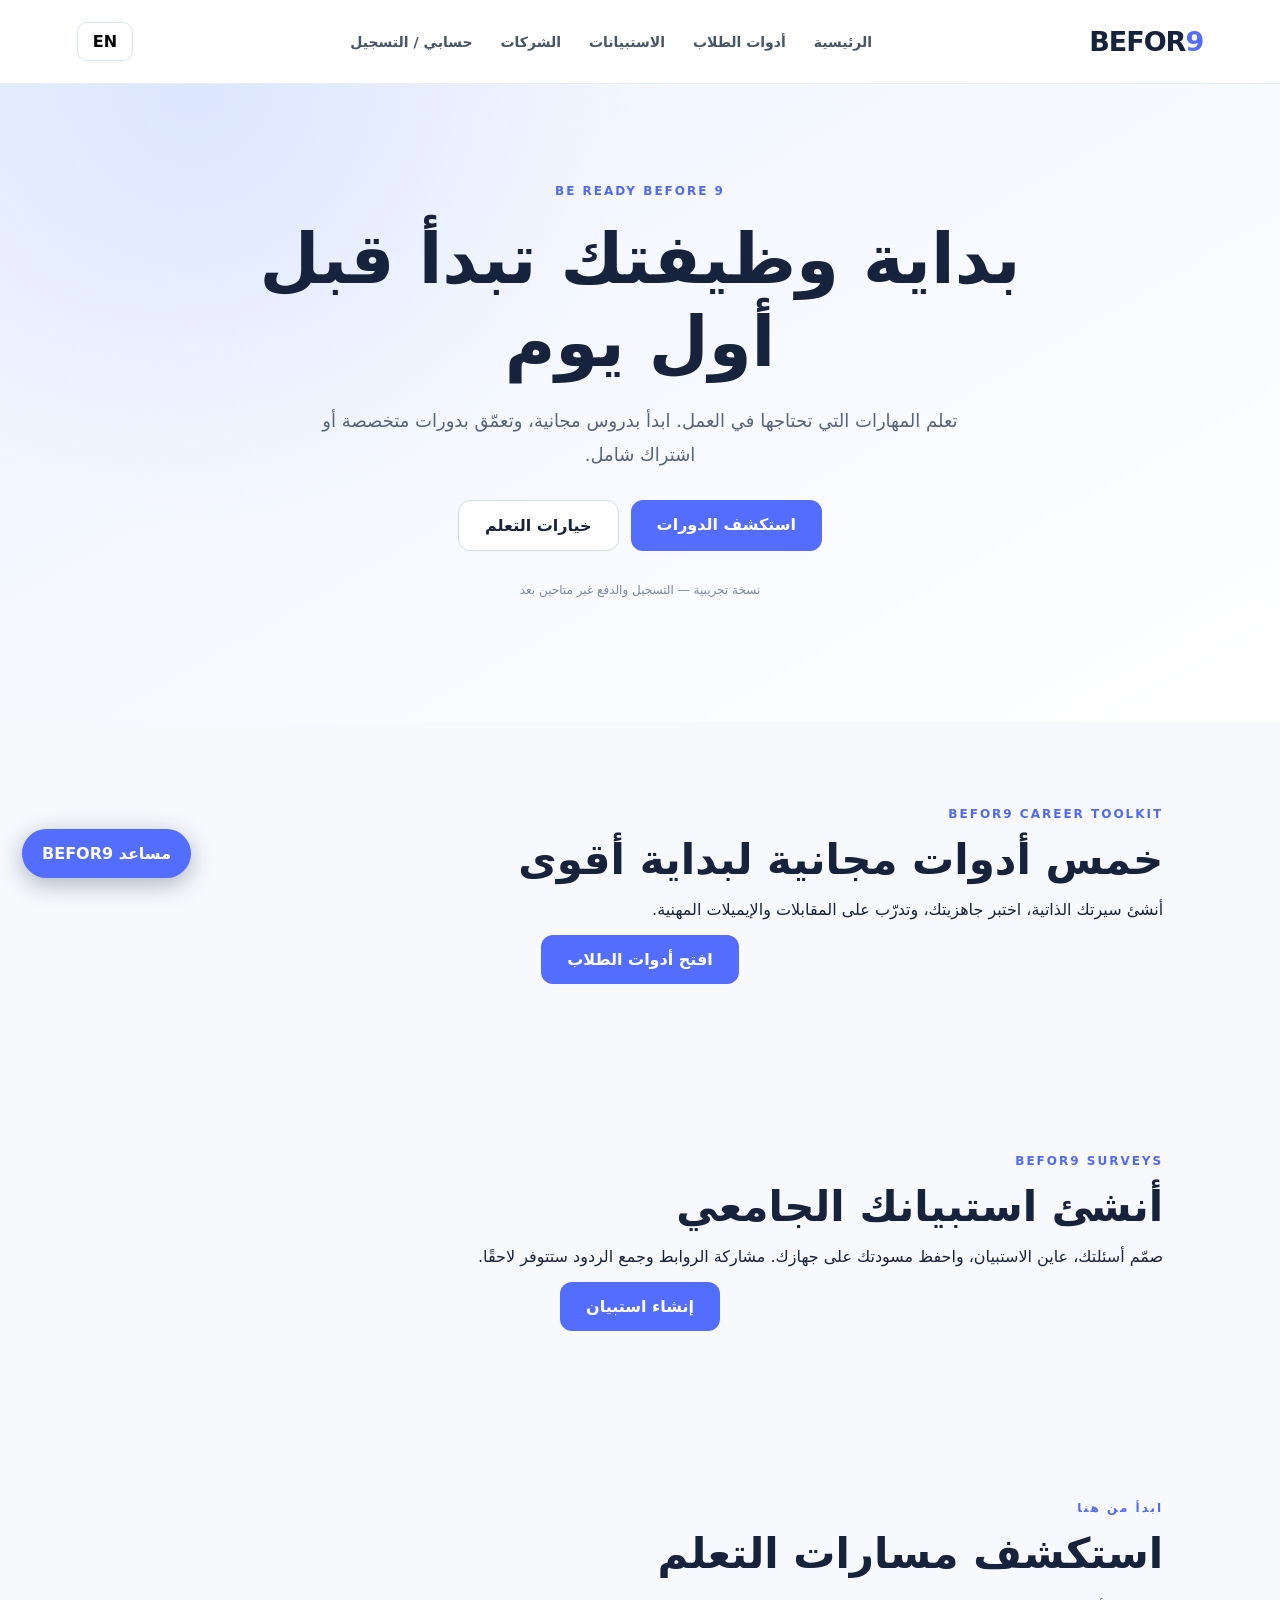
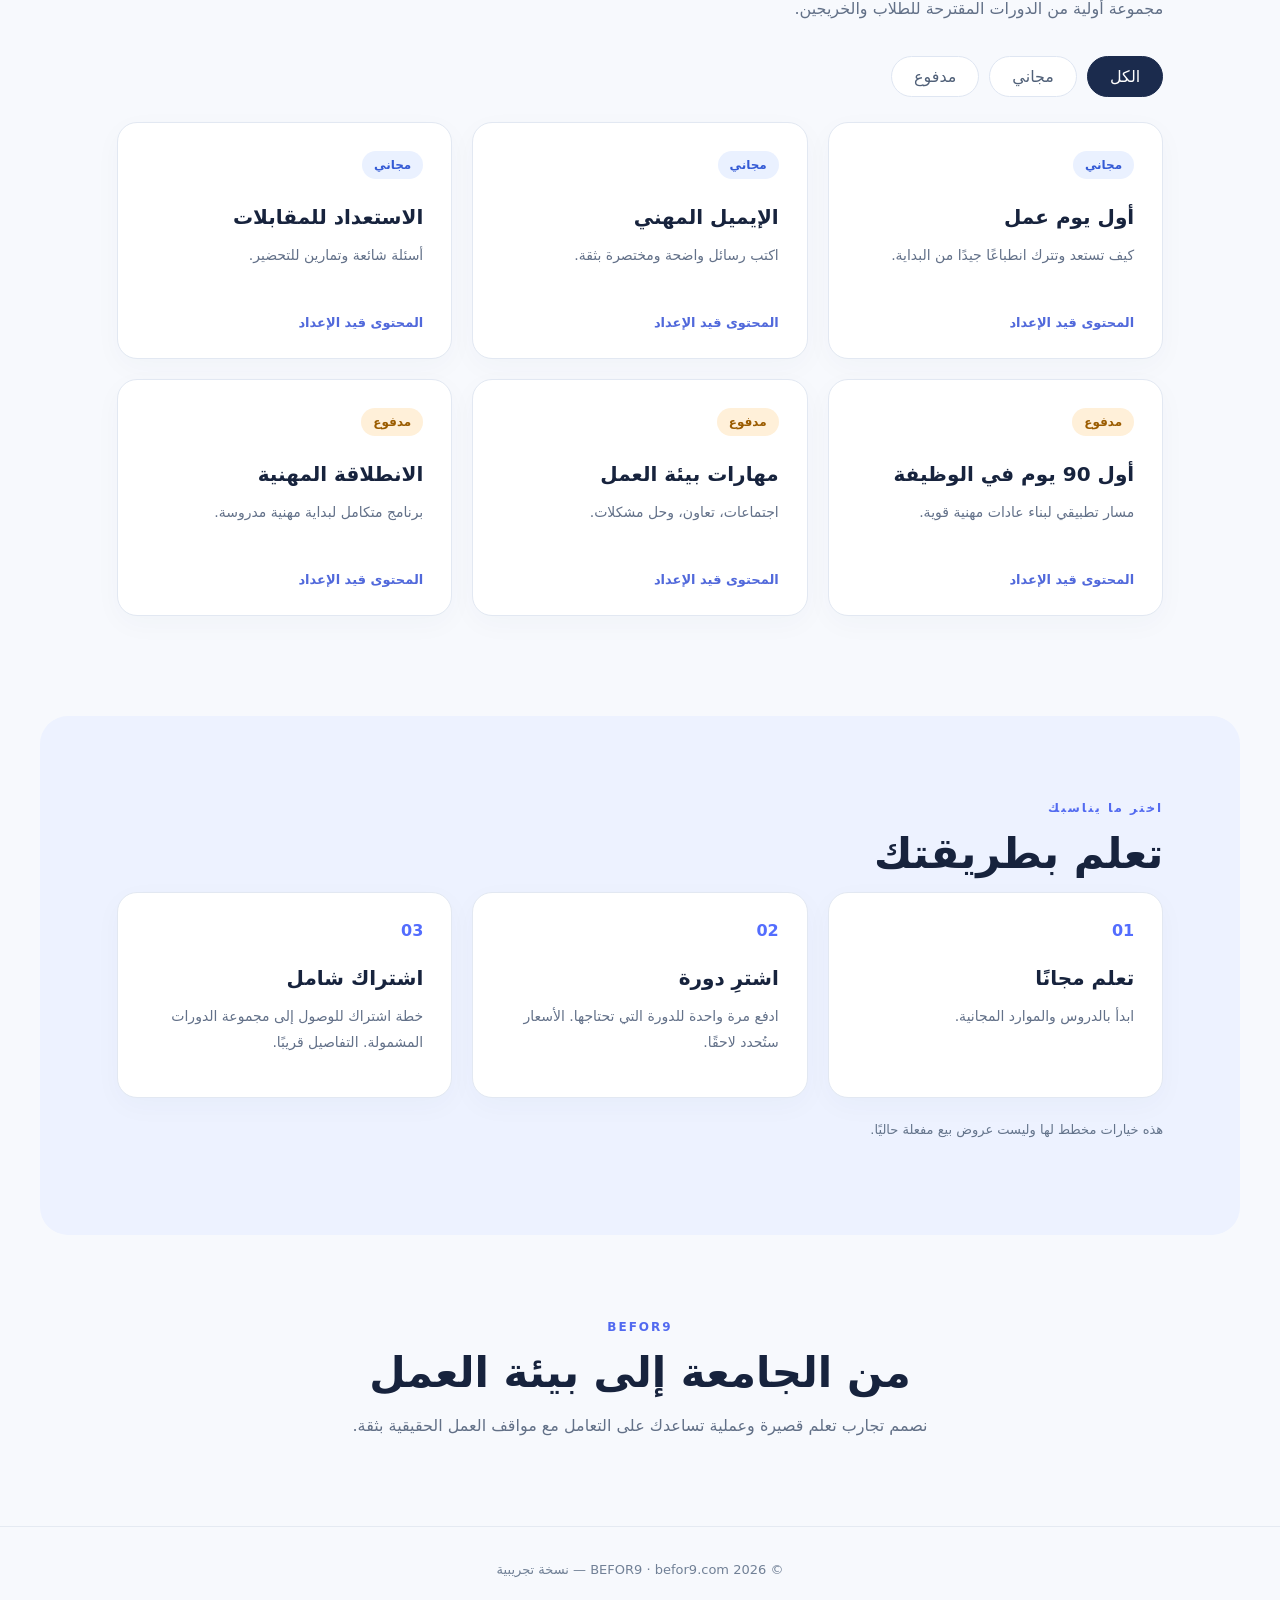
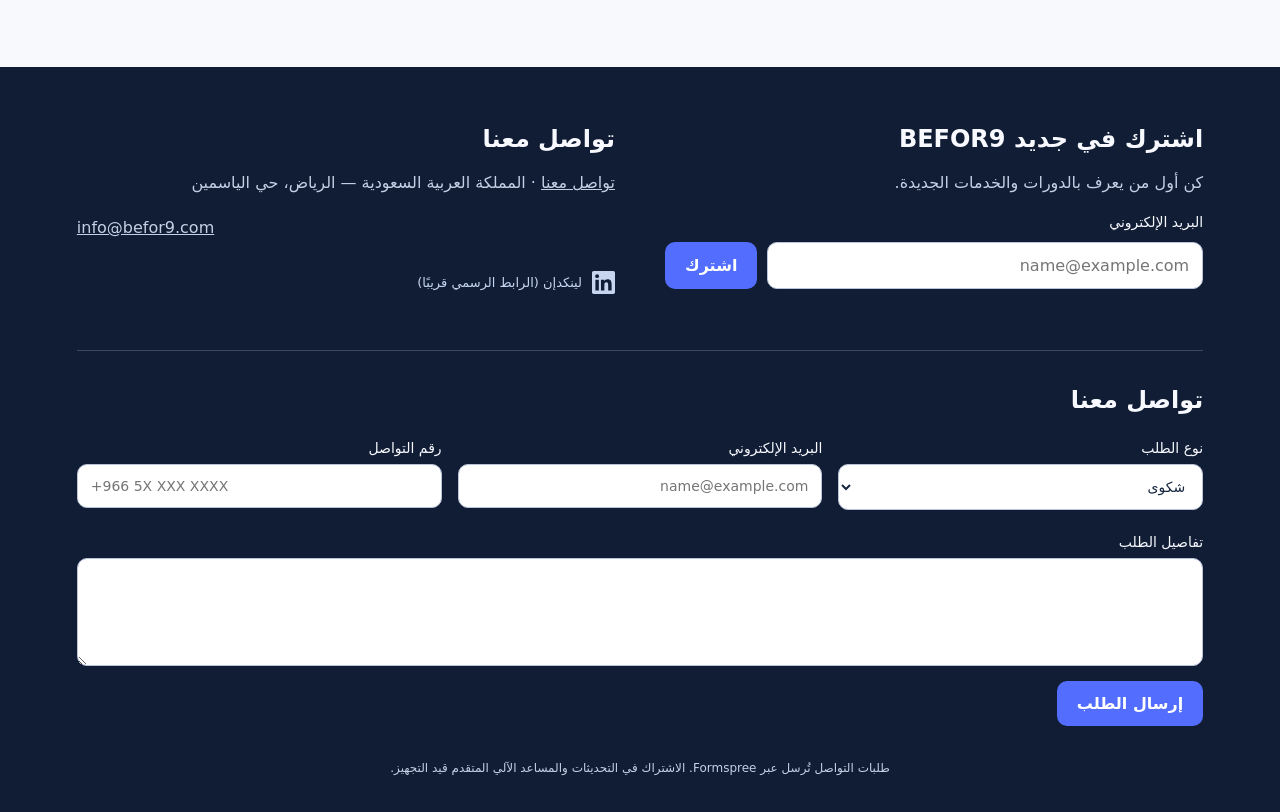
==== index.html @ dca7caa8 "Unify sitewide navigation for all BEFOR9 pages" ====
<!doctype html>
<html lang="ar" dir="rtl"><head><meta charset="utf-8"><meta name="viewport" content="width=device-width,initial-scale=1"><meta name="description" content="BEFOR9 — تعلّم مهارات العمل قبل أول يوم"><title>BEFOR9 — قبل أول يوم عمل</title><link rel="stylesheet" href="styles.css"></head><body>
<header class="site-header"><a class="brand" href="#home" aria-label="BEFOR9">BEFOR<span>9</span></a><nav aria-label="Main"><a href="index.html" data-ar="الرئيسية" data-en="Home">الرئيسية</a><a href="toolkit.html" data-ar="أدوات الطلاب" data-en="Student Tools">أدوات الطلاب</a><a href="surveys.html" data-ar="الاستبيانات" data-en="Surveys">الاستبيانات</a><a href="corporate.html" data-ar="الشركات" data-en="Business">الشركات</a><a href="accounts.html" data-ar="حسابي / التسجيل" data-en="Account / Sign Up">حسابي / التسجيل</a></nav><button class="lang" id="language" aria-label="Switch language">EN</button></header>
<main id="home"><section class="hero"><div class="eyebrow">BE READY BEFORE 9</div><h1 data-ar="بداية وظيفتك تبدأ قبل أول يوم" data-en="Your career starts before day one">بداية وظيفتك تبدأ قبل أول يوم</h1><p data-ar="تعلم المهارات التي تحتاجها في العمل. ابدأ بدروس مجانية، وتعمّق بدورات متخصصة أو اشتراك شامل." data-en="Learn practical workplace skills. Start free, then go further with individual courses or an all-access membership.">تعلم المهارات التي تحتاجها في العمل. ابدأ بدروس مجانية، وتعمّق بدورات متخصصة أو اشتراك شامل.</p><div class="hero-actions"><a class="primary" href="#courses" data-ar="استكشف الدورات" data-en="Explore courses">استكشف الدورات</a><a class="secondary" href="#membership" data-ar="خيارات التعلم" data-en="Learning options">خيارات التعلم</a></div><p class="note" data-ar="نسخة تجريبية — التسجيل والدفع غير متاحين بعد" data-en="Preview version — registration and payments are not available yet">نسخة تجريبية — التسجيل والدفع غير متاحين بعد</p></section>
<section class="section" id="student-tools"><div class="eyebrow">BEFOR9 CAREER TOOLKIT</div><h2 data-ar="خمس أدوات مجانية لبداية أقوى" data-en="Five free tools for a stronger start">خمس أدوات مجانية لبداية أقوى</h2><p data-ar="أنشئ سيرتك الذاتية، اختبر جاهزيتك، وتدرّب على المقابلات والإيميلات المهنية." data-en="Build your CV, assess your readiness, and practice interviews and professional emails.">أنشئ سيرتك الذاتية، اختبر جاهزيتك، وتدرّب على المقابلات والإيميلات المهنية.</p><div class="hero-actions"><a class="primary" href="toolkit.html" data-ar="افتح أدوات الطلاب" data-en="Open Student Toolkit">افتح أدوات الطلاب</a></div></section><section class="section" id="surveys-feature"><div class="eyebrow">BEFOR9 SURVEYS</div><h2 data-ar="أنشئ استبيانك الجامعي" data-en="Build Your University Survey">أنشئ استبيانك الجامعي</h2><p data-ar="صمّم أسئلتك، عاين الاستبيان، واحفظ مسودتك على جهازك. مشاركة الروابط وجمع الردود ستتوفر لاحقًا." data-en="Design questions, preview your survey and save a draft on your device. Live sharing and response collection are coming later.">صمّم أسئلتك، عاين الاستبيان، واحفظ مسودتك على جهازك. مشاركة الروابط وجمع الردود ستتوفر لاحقًا.</p><div class="hero-actions"><a class="primary" href="surveys.html" data-ar="إنشاء استبيان" data-en="Create Survey">إنشاء استبيان</a></div></section><section class="section" id="courses"><div class="section-head"><div><div class="eyebrow" data-ar="ابدأ من هنا" data-en="START HERE">ابدأ من هنا</div><h2 data-ar="استكشف مسارات التعلم" data-en="Explore learning paths">استكشف مسارات التعلم</h2><p data-ar="مجموعة أولية من الدورات المقترحة للطلاب والخريجين." data-en="An initial selection of proposed courses for students and graduates.">مجموعة أولية من الدورات المقترحة للطلاب والخريجين.</p></div></div><div class="filters" role="group" aria-label="Course filters"><button class="filter active" data-filter="all" data-ar="الكل" data-en="All">الكل</button><button class="filter" data-filter="free" data-ar="مجاني" data-en="Free">مجاني</button><button class="filter" data-filter="paid" data-ar="مدفوع" data-en="Paid">مدفوع</button></div><div class="course-grid" id="course-grid" aria-live="polite"></div></section>
<section class="section membership" id="membership"><div class="eyebrow" data-ar="اختر ما يناسبك" data-en="CHOOSE YOUR WAY">اختر ما يناسبك</div><h2 data-ar="تعلم بطريقتك" data-en="Learn your way">تعلم بطريقتك</h2><div class="plans"><article class="plan"><span class="plan-icon">01</span><h3 data-ar="تعلم مجانًا" data-en="Learn for free">تعلم مجانًا</h3><p data-ar="ابدأ بالدروس والموارد المجانية." data-en="Start with free lessons and resources.">ابدأ بالدروس والموارد المجانية.</p></article><article class="plan"><span class="plan-icon">02</span><h3 data-ar="اشترِ دورة" data-en="Buy a course">اشترِ دورة</h3><p data-ar="ادفع مرة واحدة للدورة التي تحتاجها. الأسعار ستُحدد لاحقًا." data-en="Pay once for the course you need. Pricing is coming later.">ادفع مرة واحدة للدورة التي تحتاجها. الأسعار ستُحدد لاحقًا.</p></article><article class="plan"><span class="plan-icon">03</span><h3 data-ar="اشتراك شامل" data-en="All-access membership">اشتراك شامل</h3><p data-ar="خطة اشتراك للوصول إلى مجموعة الدورات المشمولة. التفاصيل قريبًا." data-en="A subscription for access to included courses. Details coming soon.">خطة اشتراك للوصول إلى مجموعة الدورات المشمولة. التفاصيل قريبًا.</p></article></div><p class="notice" data-ar="هذه خيارات مخطط لها وليست عروض بيع مفعلة حاليًا." data-en="These are planned options, not active offers for sale.">هذه خيارات مخطط لها وليست عروض بيع مفعلة حاليًا.</p></section>
<section class="section about" id="about"><div class="eyebrow">BEFOR9</div><h2 data-ar="من الجامعة إلى بيئة العمل" data-en="From campus to workplace">من الجامعة إلى بيئة العمل</h2><p data-ar="نصمم تجارب تعلم قصيرة وعملية تساعدك على التعامل مع مواقف العمل الحقيقية بثقة." data-en="We design short, practical learning experiences to help you navigate real workplace situations with confidence.">نصمم تجارب تعلم قصيرة وعملية تساعدك على التعامل مع مواقف العمل الحقيقية بثقة.</p></section></main><footer>© 2026 BEFOR9 · befor9.com <span data-ar="— نسخة تجريبية" data-en="— Preview">— نسخة تجريبية</span></footer><script src="script.js"></script><script src="support.js?v=20261015-2"></script></body></html>
---- styles.css ----
:root{font-family:system-ui,-apple-system,"Segoe UI",sans-serif;color:#17233d;background:#f7f9fd}*{box-sizing:border-box}html{scroll-behavior:smooth}body{margin:0}a{color:inherit}button{font:inherit;cursor:pointer}.site-header{display:flex;align-items:center;justify-content:space-between;gap:22px;padding:22px max(6%,calc((100vw - 1200px)/2));background:#fff;border-bottom:1px solid #e8ecf5}.brand{text-decoration:none;font-size:27px;font-weight:900;letter-spacing:-1px}.brand span{color:#536dfe}nav{display:flex;gap:28px}nav a{text-decoration:none;color:#475569;font-size:14px;font-weight:600}.lang{background:#fff;border:1px solid #dce3f0;padding:9px 15px;border-radius:10px;font-weight:700}.hero{text-align:center;padding:100px 6% 92px;background:radial-gradient(circle at 15% 0%,#dce6ff 0,transparent 35%),linear-gradient(150deg,#eef3ff,#fff)}.eyebrow{font-size:12px;font-weight:900;letter-spacing:2px;color:#526af0}.hero h1{font-size:clamp(36px,5.4vw,70px);line-height:1.2;max-width:880px;margin:20px auto}.hero>p{max-width:670px;margin:0 auto 28px;line-height:1.9;font-size:18px;color:#56647c}.hero-actions{display:flex;justify-content:center;gap:12px;flex-wrap:wrap}.primary,.secondary{padding:15px 26px;border-radius:12px;text-decoration:none;font-weight:800}.primary{background:#536dfe;color:#fff}.secondary{border:1px solid #cfd9f0;background:#fff}.hero .note{font-size:12px;margin-top:28px;color:#7b879c}.section{max-width:1200px;margin:auto;padding:85px 6%}.section h2{font-size:clamp(27px,3.4vw,42px);margin:14px 0}.section-head p,.about p{color:#627087;line-height:1.9}.filters{display:flex;gap:10px;flex-wrap:wrap;margin:32px 0 25px}.filter{padding:10px 22px;background:#fff;border:1px solid #dfe6f2;border-radius:30px;color:#506078}.filter.active{background:#1b2b4d;color:#fff;border-color:#1b2b4d}.course-grid,.plans{display:grid;grid-template-columns:repeat(3,minmax(0,1fr));gap:20px}.course,.plan{background:#fff;border:1px solid #e2e8f2;border-radius:20px;padding:28px;box-shadow:0 8px 28px #1d335408}.course .badge{display:inline-block;font-size:12px;font-weight:800;padding:7px 12px;border-radius:30px;background:#eaf1ff;color:#355bd5}.course .badge.paid{background:#fff0d9;color:#9b5c00}.course h3,.plan h3{font-size:20px;margin:26px 0 10px}.course p,.plan p{color:#637189;line-height:1.8;font-size:14px;min-height:50px}.course .coming{display:block;margin-top:22px;color:#5169db;font-size:13px;font-weight:700}.membership{background:#edf2ff;border-radius:28px;margin-top:15px}.plan-icon{font-weight:900;color:#536dfe}.notice{font-size:13px;color:#64748b;margin-top:24px}.about{text-align:center}.about p{max-width:600px;margin:auto}footer{text-align:center;padding:35px 20px;border-top:1px solid #e5eaf2;color:#718096;font-size:13px}@media(max-width:800px){.course-grid,.plans{grid-template-columns:repeat(2,minmax(0,1fr))}}@media(max-width:580px){.site-header{padding:17px 5%;flex-wrap:wrap}nav{order:3;width:100%;justify-content:space-between;gap:10px}.hero{padding:70px 6%}.hero>p{font-size:16px}.section{padding:65px 6%}.course-grid,.plans{grid-template-columns:1fr}.membership{border-radius:0}}
/* BEFOR9 shared support footer and preview assistant */
.bf-support{margin-top:55px;padding:58px 6% 32px;background:#111d35;color:#f7f9ff}.bf-support-grid{max-width:1200px;margin:auto;display:grid;grid-template-columns:1fr 1fr;gap:50px}.bf-support h2{font-size:24px;margin:0 0 14px}.bf-support p{line-height:1.8;color:#c6d0e5}.bf-support label{display:block;font-size:14px;margin:12px 0}.bf-support label span{display:block;margin-bottom:8px}.bf-support input,.bf-support textarea,.bf-support select{font:inherit;width:100%;padding:13px;border:1px solid #b8c4d7;border-radius:10px;background:#fff;color:#182641}.bf-inline{display:flex;gap:10px}.bf-inline input{min-width:0}.bf-support button[type=submit]{padding:13px 20px;border:0;border-radius:10px;background:#536dfe;color:#fff;font-weight:700;white-space:nowrap}.bf-official{direction:ltr;text-align:start}.bf-official small{display:block;color:#b9c8e1;font-size:12px}.bf-linkedin{display:inline-flex;align-items:center;gap:10px;color:#c7d5ef;font-size:13px;margin-top:12px}.bf-contact-panel{max-width:1200px;margin:48px auto 0;padding-top:35px;border-top:1px solid #384861}.bf-form-grid{display:grid;grid-template-columns:repeat(3,minmax(0,1fr));gap:16px}.bf-status{font-size:13px;color:#ffdd9a!important}.bf-disclaimer{text-align:center;font-size:12px;max-width:900px;margin:32px auto 0}.bf-chat-toggle{position:fixed;bottom:22px;inset-inline-end:22px;z-index:1000;background:#536dfe;color:white;border:0;border-radius:28px;padding:15px 20px;font-weight:800;box-shadow:0 6px 24px #14234b55;cursor:pointer}.bf-chat{position:fixed;bottom:88px;inset-inline-end:22px;width:min(360px,calc(100vw - 36px));height:420px;background:white;border:1px solid #dbe4f2;border-radius:18px;box-shadow:0 10px 45px #12223b44;z-index:1000;overflow:hidden;color:#182641}.bf-chat[hidden]{display:none}.bf-chat-head{display:flex;align-items:center;justify-content:space-between;background:#172849;color:#fff;padding:15px}.bf-chat-head button{background:none;border:0;color:#fff;font-size:24px;cursor:pointer}.bf-chat-messages{height:295px;overflow:auto;padding:14px}.bf-chat-messages p{padding:11px 13px;border-radius:12px;max-width:92%;line-height:1.6;font-size:13px}.bf-chat-messages .bot{background:#eff3ff}.bf-chat-messages .user{background:#e8f5ee;margin-inline-start:auto}.bf-chat form{display:flex;gap:7px;padding:10px;border-top:1px solid #e6eaf2}.bf-chat input{flex:1;min-width:0;border:1px solid #d6ddeb;border-radius:8px;padding:10px}.bf-chat form button{background:#536dfe;color:white;border:0;border-radius:8px;padding:0 13px;cursor:pointer}@media(max-width:700px){.bf-support-grid,.bf-form-grid{grid-template-columns:1fr}.bf-inline{flex-wrap:wrap}.bf-chat-toggle{bottom:14px;inset-inline-end:14px}}
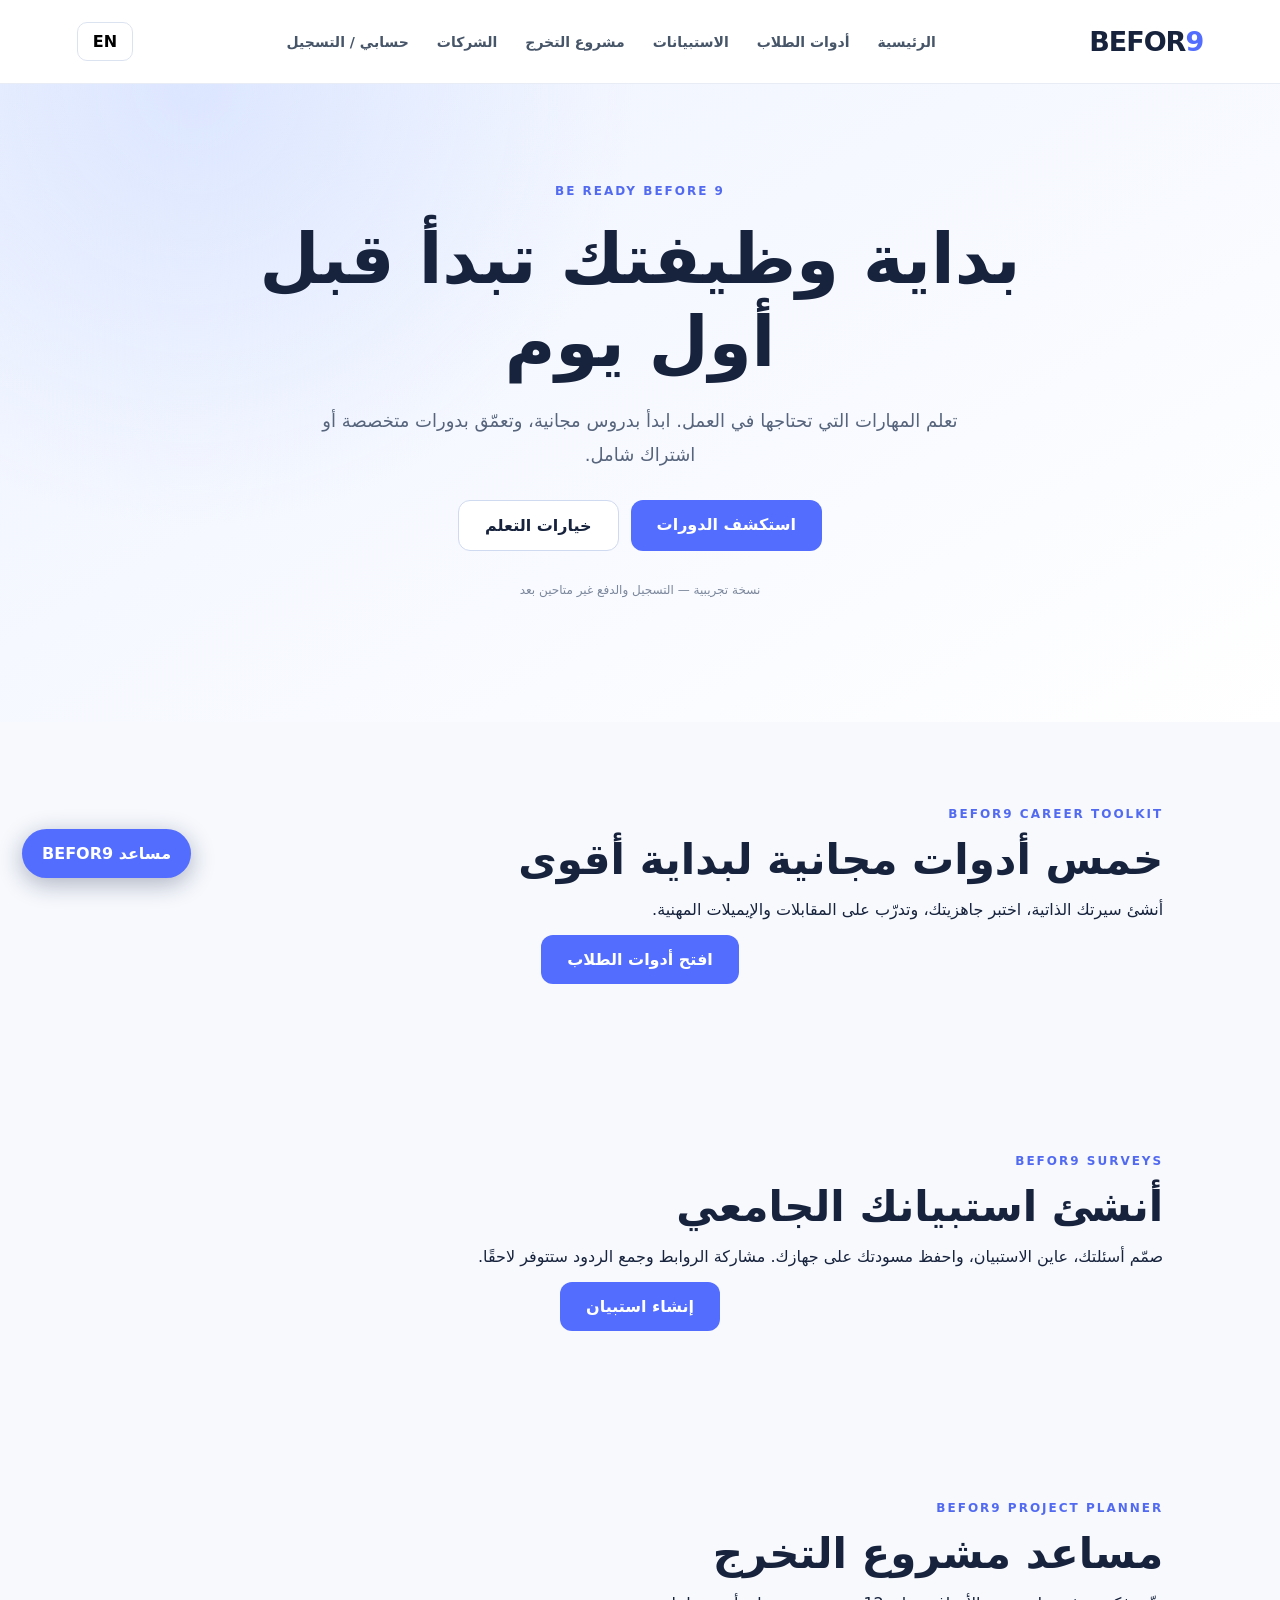
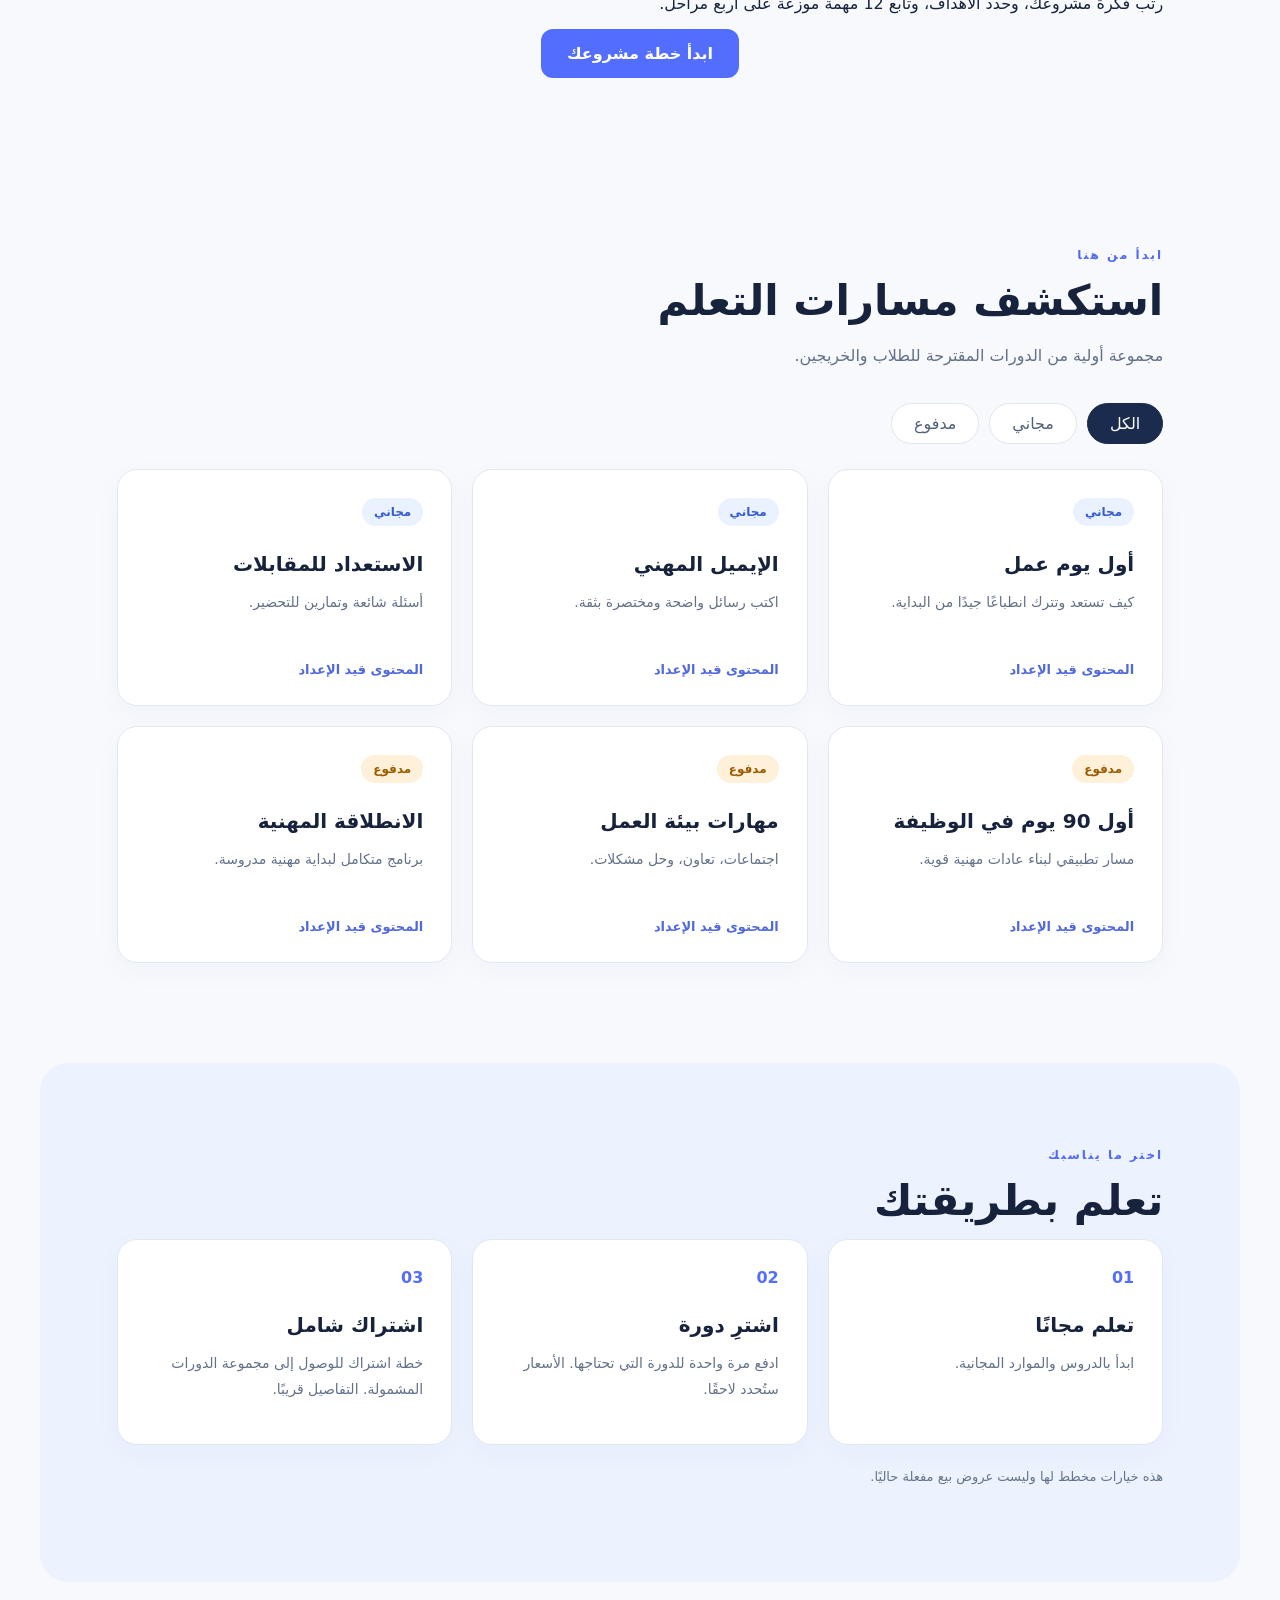
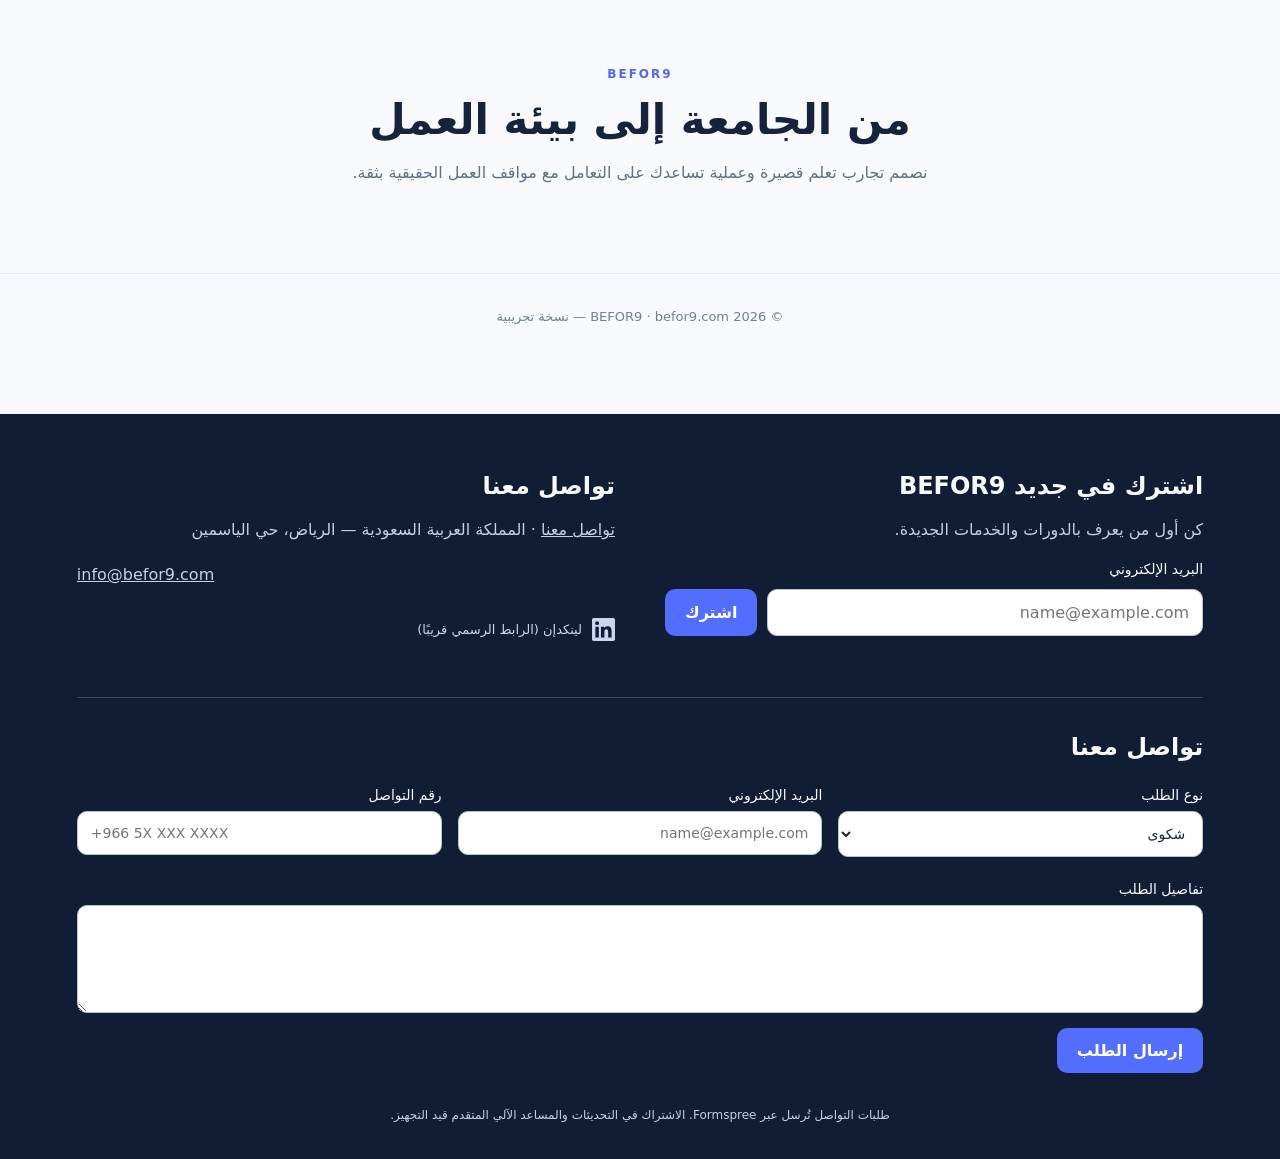
==== commit b0c59d35: "Link graduation planner and synchronize navigation across BEFOR9" ====
--- a/index.html
+++ b/index.html
@@ -1,7 +1,7 @@
 <!doctype html>
 <html lang="ar" dir="rtl"><head><meta charset="utf-8"><meta name="viewport" content="width=device-width,initial-scale=1"><meta name="description" content="BEFOR9 — تعلّم مهارات العمل قبل أول يوم"><title>BEFOR9 — قبل أول يوم عمل</title><link rel="stylesheet" href="styles.css"></head><body>
-<header class="site-header"><a class="brand" href="#home" aria-label="BEFOR9">BEFOR<span>9</span></a><nav aria-label="Main"><a href="index.html" data-ar="الرئيسية" data-en="Home">الرئيسية</a><a href="toolkit.html" data-ar="أدوات الطلاب" data-en="Student Tools">أدوات الطلاب</a><a href="surveys.html" data-ar="الاستبيانات" data-en="Surveys">الاستبيانات</a><a href="corporate.html" data-ar="الشركات" data-en="Business">الشركات</a><a href="accounts.html" data-ar="حسابي / التسجيل" data-en="Account / Sign Up">حسابي / التسجيل</a></nav><button class="lang" id="language" aria-label="Switch language">EN</button></header>
+<header class="site-header"><a class="brand" href="#home" aria-label="BEFOR9">BEFOR<span>9</span></a><nav aria-label="Main"><a href="index.html" data-ar="الرئيسية" data-en="Home">الرئيسية</a><a href="toolkit.html" data-ar="أدوات الطلاب" data-en="Student Tools">أدوات الطلاب</a><a href="surveys.html" data-ar="الاستبيانات" data-en="Surveys">الاستبيانات</a><a href="graduation.html" data-ar="مشروع التخرج" data-en="Graduation Project">مشروع التخرج</a><a href="corporate.html" data-ar="الشركات" data-en="Business">الشركات</a><a href="accounts.html" data-ar="حسابي / التسجيل" data-en="Account / Sign Up">حسابي / التسجيل</a></nav><button class="lang" id="language" aria-label="Switch language">EN</button></header>
 <main id="home"><section class="hero"><div class="eyebrow">BE READY BEFORE 9</div><h1 data-ar="بداية وظيفتك تبدأ قبل أول يوم" data-en="Your career starts before day one">بداية وظيفتك تبدأ قبل أول يوم</h1><p data-ar="تعلم المهارات التي تحتاجها في العمل. ابدأ بدروس مجانية، وتعمّق بدورات متخصصة أو اشتراك شامل." data-en="Learn practical workplace skills. Start free, then go further with individual courses or an all-access membership.">تعلم المهارات التي تحتاجها في العمل. ابدأ بدروس مجانية، وتعمّق بدورات متخصصة أو اشتراك شامل.</p><div class="hero-actions"><a class="primary" href="#courses" data-ar="استكشف الدورات" data-en="Explore courses">استكشف الدورات</a><a class="secondary" href="#membership" data-ar="خيارات التعلم" data-en="Learning options">خيارات التعلم</a></div><p class="note" data-ar="نسخة تجريبية — التسجيل والدفع غير متاحين بعد" data-en="Preview version — registration and payments are not available yet">نسخة تجريبية — التسجيل والدفع غير متاحين بعد</p></section>
-<section class="section" id="student-tools"><div class="eyebrow">BEFOR9 CAREER TOOLKIT</div><h2 data-ar="خمس أدوات مجانية لبداية أقوى" data-en="Five free tools for a stronger start">خمس أدوات مجانية لبداية أقوى</h2><p data-ar="أنشئ سيرتك الذاتية، اختبر جاهزيتك، وتدرّب على المقابلات والإيميلات المهنية." data-en="Build your CV, assess your readiness, and practice interviews and professional emails.">أنشئ سيرتك الذاتية، اختبر جاهزيتك، وتدرّب على المقابلات والإيميلات المهنية.</p><div class="hero-actions"><a class="primary" href="toolkit.html" data-ar="افتح أدوات الطلاب" data-en="Open Student Toolkit">افتح أدوات الطلاب</a></div></section><section class="section" id="surveys-feature"><div class="eyebrow">BEFOR9 SURVEYS</div><h2 data-ar="أنشئ استبيانك الجامعي" data-en="Build Your University Survey">أنشئ استبيانك الجامعي</h2><p data-ar="صمّم أسئلتك، عاين الاستبيان، واحفظ مسودتك على جهازك. مشاركة الروابط وجمع الردود ستتوفر لاحقًا." data-en="Design questions, preview your survey and save a draft on your device. Live sharing and response collection are coming later.">صمّم أسئلتك، عاين الاستبيان، واحفظ مسودتك على جهازك. مشاركة الروابط وجمع الردود ستتوفر لاحقًا.</p><div class="hero-actions"><a class="primary" href="surveys.html" data-ar="إنشاء استبيان" data-en="Create Survey">إنشاء استبيان</a></div></section><section class="section" id="courses"><div class="section-head"><div><div class="eyebrow" data-ar="ابدأ من هنا" data-en="START HERE">ابدأ من هنا</div><h2 data-ar="استكشف مسارات التعلم" data-en="Explore learning paths">استكشف مسارات التعلم</h2><p data-ar="مجموعة أولية من الدورات المقترحة للطلاب والخريجين." data-en="An initial selection of proposed courses for students and graduates.">مجموعة أولية من الدورات المقترحة للطلاب والخريجين.</p></div></div><div class="filters" role="group" aria-label="Course filters"><button class="filter active" data-filter="all" data-ar="الكل" data-en="All">الكل</button><button class="filter" data-filter="free" data-ar="مجاني" data-en="Free">مجاني</button><button class="filter" data-filter="paid" data-ar="مدفوع" data-en="Paid">مدفوع</button></div><div class="course-grid" id="course-grid" aria-live="polite"></div></section>
+<section class="section" id="student-tools"><div class="eyebrow">BEFOR9 CAREER TOOLKIT</div><h2 data-ar="خمس أدوات مجانية لبداية أقوى" data-en="Five free tools for a stronger start">خمس أدوات مجانية لبداية أقوى</h2><p data-ar="أنشئ سيرتك الذاتية، اختبر جاهزيتك، وتدرّب على المقابلات والإيميلات المهنية." data-en="Build your CV, assess your readiness, and practice interviews and professional emails.">أنشئ سيرتك الذاتية، اختبر جاهزيتك، وتدرّب على المقابلات والإيميلات المهنية.</p><div class="hero-actions"><a class="primary" href="toolkit.html" data-ar="افتح أدوات الطلاب" data-en="Open Student Toolkit">افتح أدوات الطلاب</a></div></section><section class="section" id="surveys-feature"><div class="eyebrow">BEFOR9 SURVEYS</div><h2 data-ar="أنشئ استبيانك الجامعي" data-en="Build Your University Survey">أنشئ استبيانك الجامعي</h2><p data-ar="صمّم أسئلتك، عاين الاستبيان، واحفظ مسودتك على جهازك. مشاركة الروابط وجمع الردود ستتوفر لاحقًا." data-en="Design questions, preview your survey and save a draft on your device. Live sharing and response collection are coming later.">صمّم أسئلتك، عاين الاستبيان، واحفظ مسودتك على جهازك. مشاركة الروابط وجمع الردود ستتوفر لاحقًا.</p><div class="hero-actions"><a class="primary" href="surveys.html" data-ar="إنشاء استبيان" data-en="Create Survey">إنشاء استبيان</a></div></section><section class="section" id="graduation-feature"><div class="eyebrow">BEFOR9 PROJECT PLANNER</div><h2 data-ar="مساعد مشروع التخرج" data-en="Graduation Project Assistant">مساعد مشروع التخرج</h2><p data-ar="رتّب فكرة مشروعك، وحدد الأهداف، وتابع 12 مهمة موزعة على أربع مراحل." data-en="Organize your project idea, set objectives and track 12 tasks across four phases.">رتّب فكرة مشروعك، وحدد الأهداف، وتابع 12 مهمة موزعة على أربع مراحل.</p><div class="hero-actions"><a class="primary" href="graduation.html" data-ar="ابدأ خطة مشروعك" data-en="Start Your Project Plan">ابدأ خطة مشروعك</a></div></section><section class="section" id="courses"><div class="section-head"><div><div class="eyebrow" data-ar="ابدأ من هنا" data-en="START HERE">ابدأ من هنا</div><h2 data-ar="استكشف مسارات التعلم" data-en="Explore learning paths">استكشف مسارات التعلم</h2><p data-ar="مجموعة أولية من الدورات المقترحة للطلاب والخريجين." data-en="An initial selection of proposed courses for students and graduates.">مجموعة أولية من الدورات المقترحة للطلاب والخريجين.</p></div></div><div class="filters" role="group" aria-label="Course filters"><button class="filter active" data-filter="all" data-ar="الكل" data-en="All">الكل</button><button class="filter" data-filter="free" data-ar="مجاني" data-en="Free">مجاني</button><button class="filter" data-filter="paid" data-ar="مدفوع" data-en="Paid">مدفوع</button></div><div class="course-grid" id="course-grid" aria-live="polite"></div></section>
 <section class="section membership" id="membership"><div class="eyebrow" data-ar="اختر ما يناسبك" data-en="CHOOSE YOUR WAY">اختر ما يناسبك</div><h2 data-ar="تعلم بطريقتك" data-en="Learn your way">تعلم بطريقتك</h2><div class="plans"><article class="plan"><span class="plan-icon">01</span><h3 data-ar="تعلم مجانًا" data-en="Learn for free">تعلم مجانًا</h3><p data-ar="ابدأ بالدروس والموارد المجانية." data-en="Start with free lessons and resources.">ابدأ بالدروس والموارد المجانية.</p></article><article class="plan"><span class="plan-icon">02</span><h3 data-ar="اشترِ دورة" data-en="Buy a course">اشترِ دورة</h3><p data-ar="ادفع مرة واحدة للدورة التي تحتاجها. الأسعار ستُحدد لاحقًا." data-en="Pay once for the course you need. Pricing is coming later.">ادفع مرة واحدة للدورة التي تحتاجها. الأسعار ستُحدد لاحقًا.</p></article><article class="plan"><span class="plan-icon">03</span><h3 data-ar="اشتراك شامل" data-en="All-access membership">اشتراك شامل</h3><p data-ar="خطة اشتراك للوصول إلى مجموعة الدورات المشمولة. التفاصيل قريبًا." data-en="A subscription for access to included courses. Details coming soon.">خطة اشتراك للوصول إلى مجموعة الدورات المشمولة. التفاصيل قريبًا.</p></article></div><p class="notice" data-ar="هذه خيارات مخطط لها وليست عروض بيع مفعلة حاليًا." data-en="These are planned options, not active offers for sale.">هذه خيارات مخطط لها وليست عروض بيع مفعلة حاليًا.</p></section>
 <section class="section about" id="about"><div class="eyebrow">BEFOR9</div><h2 data-ar="من الجامعة إلى بيئة العمل" data-en="From campus to workplace">من الجامعة إلى بيئة العمل</h2><p data-ar="نصمم تجارب تعلم قصيرة وعملية تساعدك على التعامل مع مواقف العمل الحقيقية بثقة." data-en="We design short, practical learning experiences to help you navigate real workplace situations with confidence.">نصمم تجارب تعلم قصيرة وعملية تساعدك على التعامل مع مواقف العمل الحقيقية بثقة.</p></section></main><footer>© 2026 BEFOR9 · befor9.com <span data-ar="— نسخة تجريبية" data-en="— Preview">— نسخة تجريبية</span></footer><script src="script.js"></script><script src="support.js?v=20261015-2"></script></body></html>
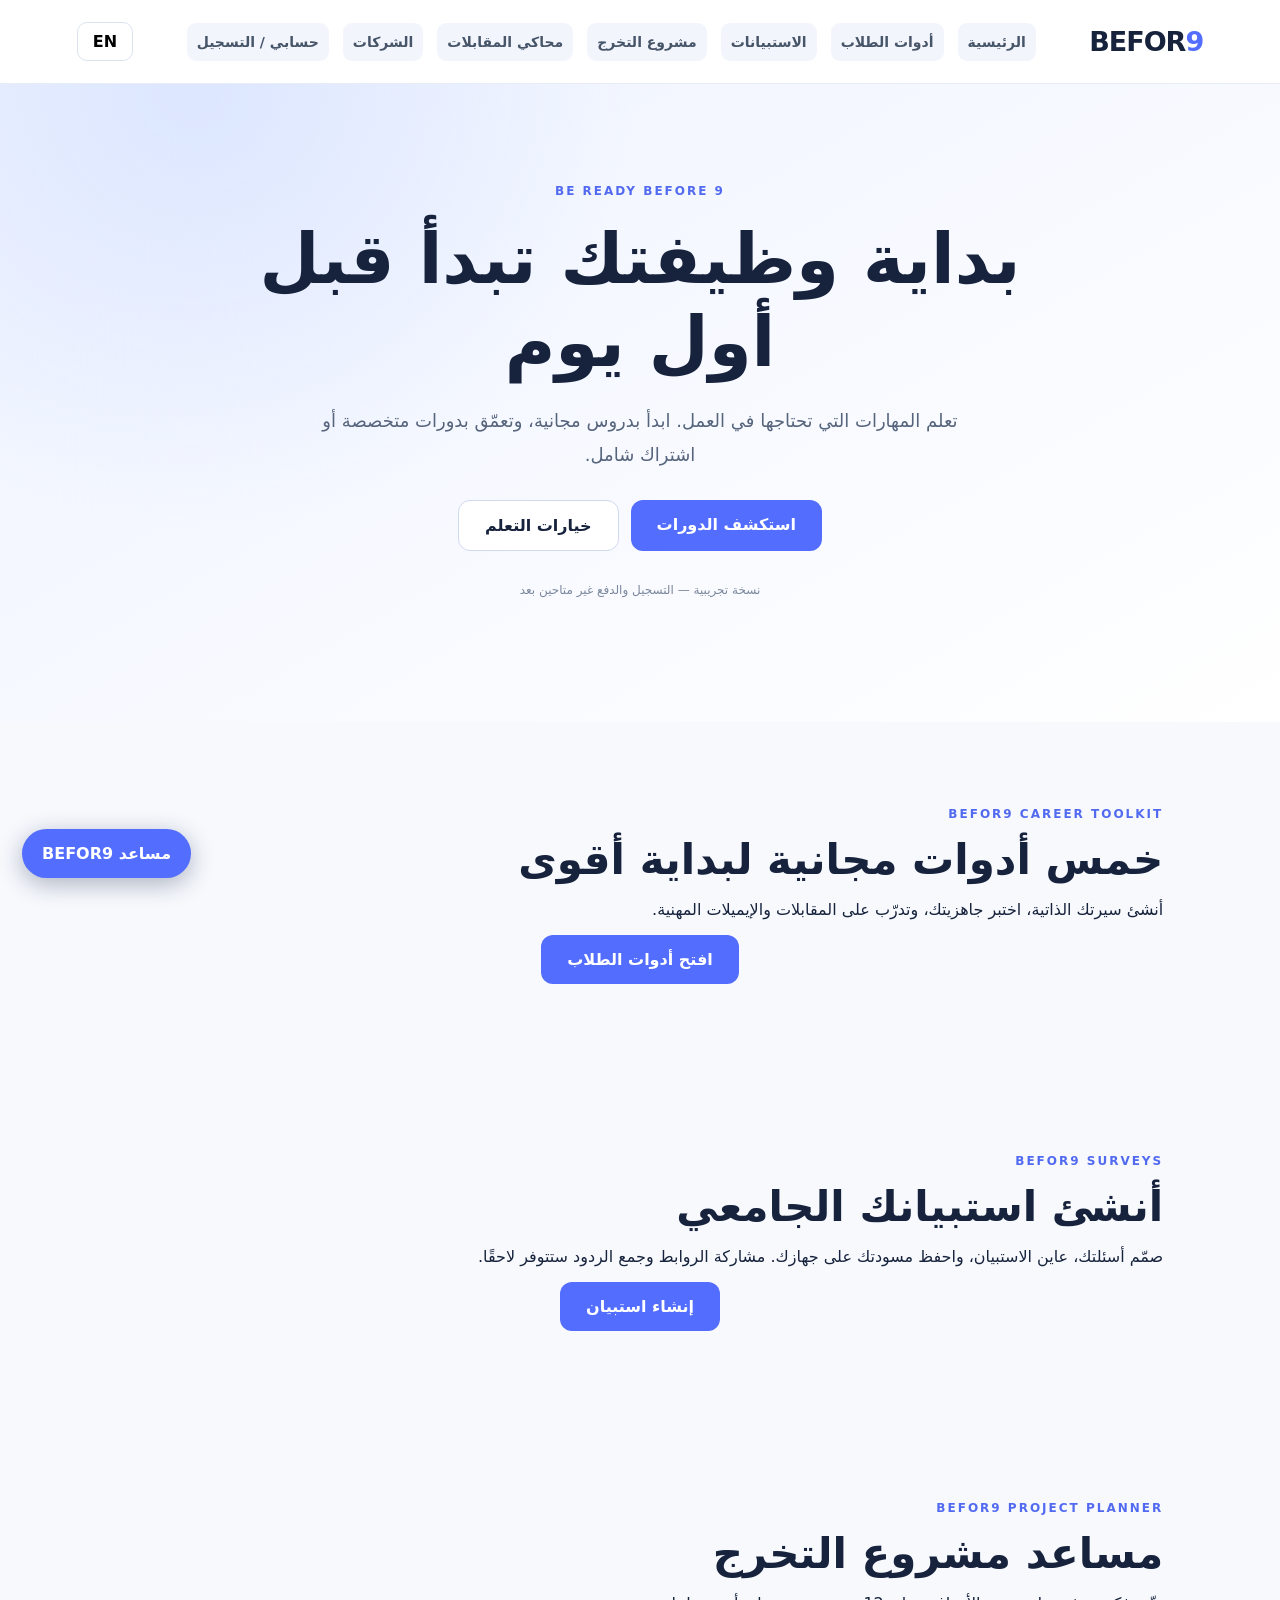
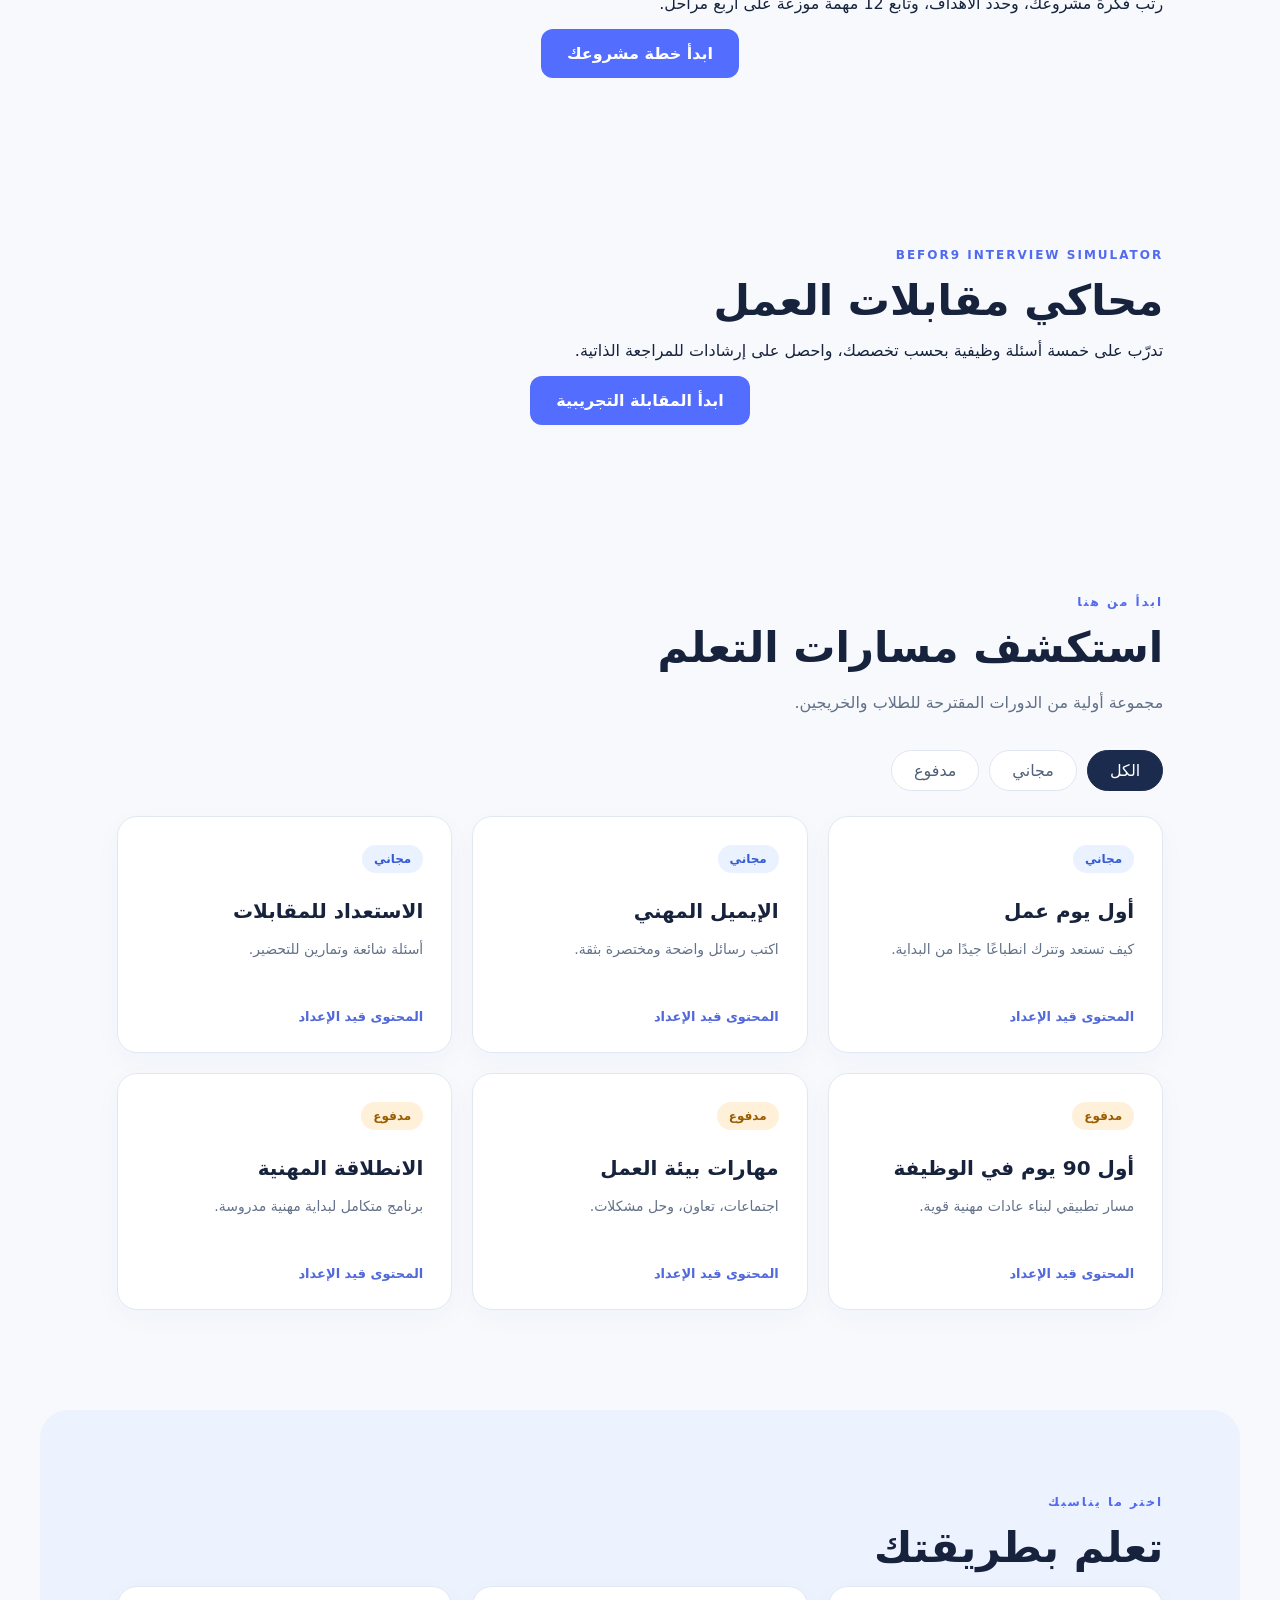
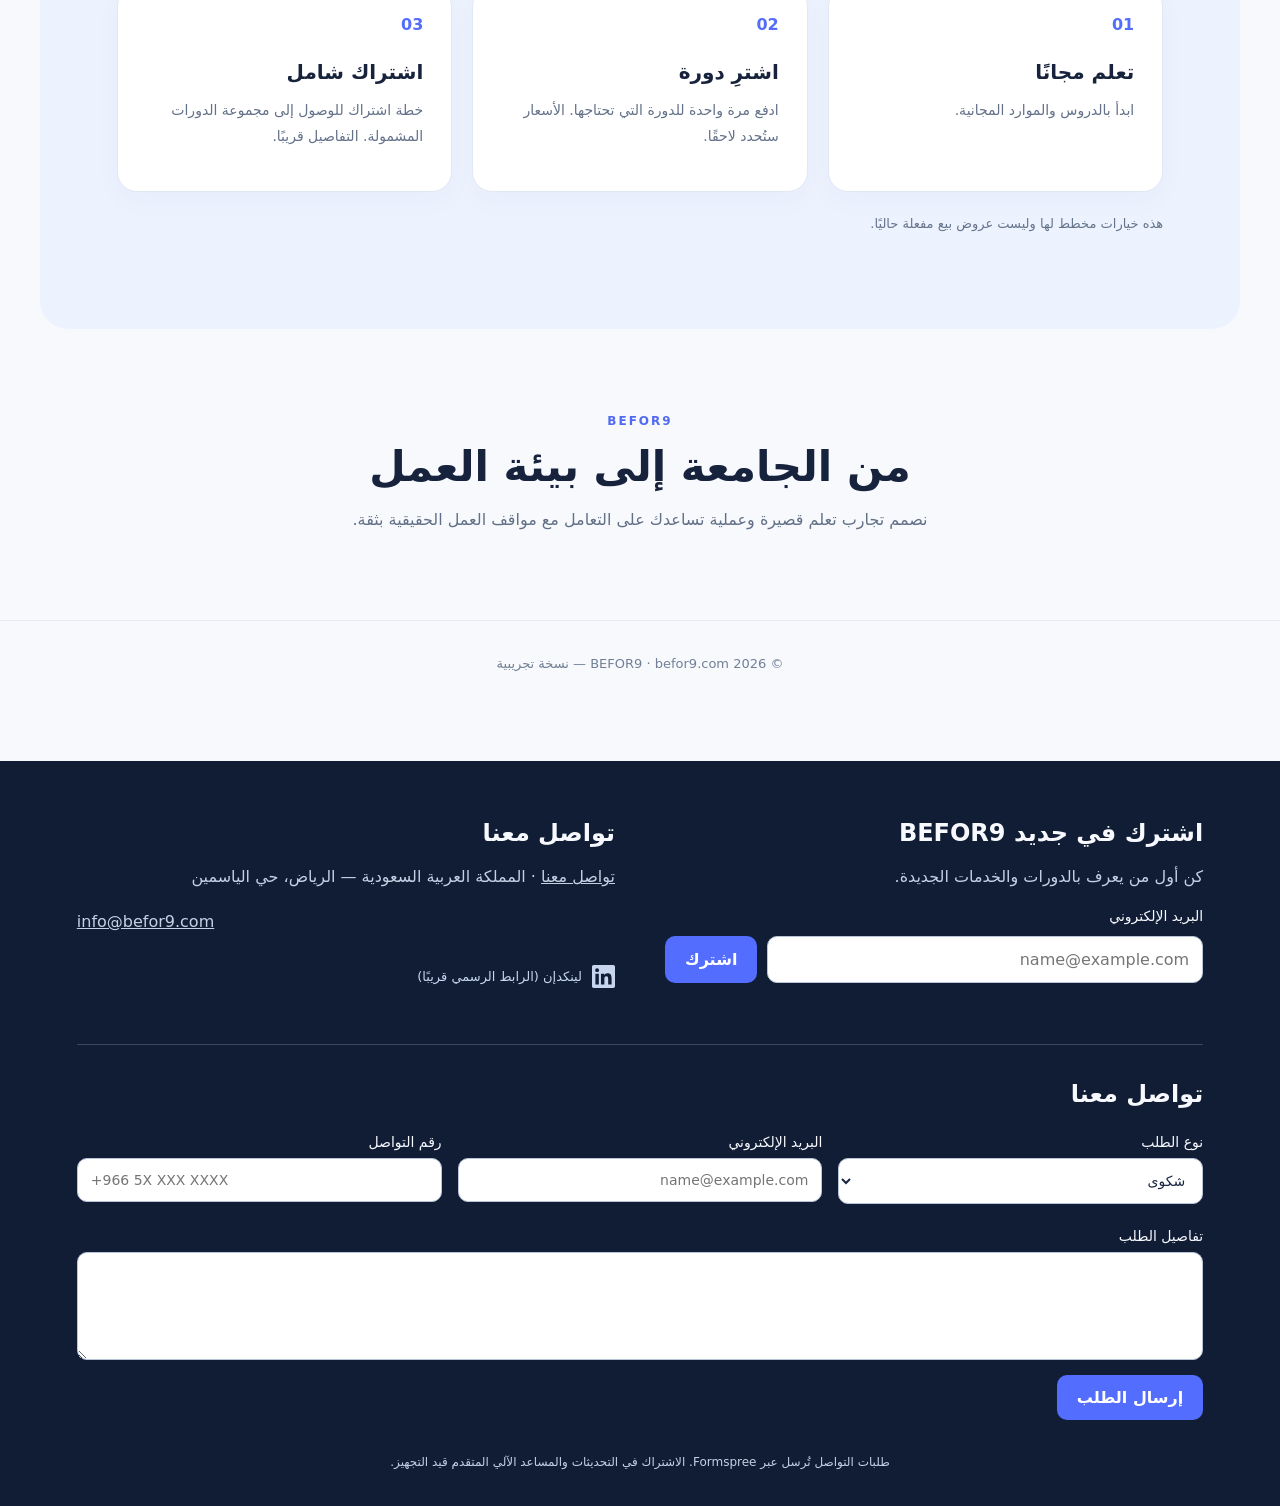
==== commit d07a3dd2: "Add interview simulator to shared navigation across all pages" ====
--- a/index.html
+++ b/index.html
@@ -1,7 +1,7 @@
 <!doctype html>
 <html lang="ar" dir="rtl"><head><meta charset="utf-8"><meta name="viewport" content="width=device-width,initial-scale=1"><meta name="description" content="BEFOR9 — تعلّم مهارات العمل قبل أول يوم"><title>BEFOR9 — قبل أول يوم عمل</title><link rel="stylesheet" href="styles.css"></head><body>
-<header class="site-header"><a class="brand" href="#home" aria-label="BEFOR9">BEFOR<span>9</span></a><nav aria-label="Main"><a href="index.html" data-ar="الرئيسية" data-en="Home">الرئيسية</a><a href="toolkit.html" data-ar="أدوات الطلاب" data-en="Student Tools">أدوات الطلاب</a><a href="surveys.html" data-ar="الاستبيانات" data-en="Surveys">الاستبيانات</a><a href="graduation.html" data-ar="مشروع التخرج" data-en="Graduation Project">مشروع التخرج</a><a href="corporate.html" data-ar="الشركات" data-en="Business">الشركات</a><a href="accounts.html" data-ar="حسابي / التسجيل" data-en="Account / Sign Up">حسابي / التسجيل</a></nav><button class="lang" id="language" aria-label="Switch language">EN</button></header>
+<header class="site-header"><a class="brand" href="#home" aria-label="BEFOR9">BEFOR<span>9</span></a><nav aria-label="Main"><a href="index.html" data-ar="الرئيسية" data-en="Home">الرئيسية</a><a href="toolkit.html" data-ar="أدوات الطلاب" data-en="Student Tools">أدوات الطلاب</a><a href="surveys.html" data-ar="الاستبيانات" data-en="Surveys">الاستبيانات</a><a href="graduation.html" data-ar="مشروع التخرج" data-en="Graduation Project">مشروع التخرج</a><a href="interview.html" data-ar="محاكي المقابلات" data-en="Interview Simulator">محاكي المقابلات</a><a href="corporate.html" data-ar="الشركات" data-en="Business">الشركات</a><a href="accounts.html" data-ar="حسابي / التسجيل" data-en="Account / Sign Up">حسابي / التسجيل</a></nav><button class="lang" id="language" aria-label="Switch language">EN</button></header>
 <main id="home"><section class="hero"><div class="eyebrow">BE READY BEFORE 9</div><h1 data-ar="بداية وظيفتك تبدأ قبل أول يوم" data-en="Your career starts before day one">بداية وظيفتك تبدأ قبل أول يوم</h1><p data-ar="تعلم المهارات التي تحتاجها في العمل. ابدأ بدروس مجانية، وتعمّق بدورات متخصصة أو اشتراك شامل." data-en="Learn practical workplace skills. Start free, then go further with individual courses or an all-access membership.">تعلم المهارات التي تحتاجها في العمل. ابدأ بدروس مجانية، وتعمّق بدورات متخصصة أو اشتراك شامل.</p><div class="hero-actions"><a class="primary" href="#courses" data-ar="استكشف الدورات" data-en="Explore courses">استكشف الدورات</a><a class="secondary" href="#membership" data-ar="خيارات التعلم" data-en="Learning options">خيارات التعلم</a></div><p class="note" data-ar="نسخة تجريبية — التسجيل والدفع غير متاحين بعد" data-en="Preview version — registration and payments are not available yet">نسخة تجريبية — التسجيل والدفع غير متاحين بعد</p></section>
-<section class="section" id="student-tools"><div class="eyebrow">BEFOR9 CAREER TOOLKIT</div><h2 data-ar="خمس أدوات مجانية لبداية أقوى" data-en="Five free tools for a stronger start">خمس أدوات مجانية لبداية أقوى</h2><p data-ar="أنشئ سيرتك الذاتية، اختبر جاهزيتك، وتدرّب على المقابلات والإيميلات المهنية." data-en="Build your CV, assess your readiness, and practice interviews and professional emails.">أنشئ سيرتك الذاتية، اختبر جاهزيتك، وتدرّب على المقابلات والإيميلات المهنية.</p><div class="hero-actions"><a class="primary" href="toolkit.html" data-ar="افتح أدوات الطلاب" data-en="Open Student Toolkit">افتح أدوات الطلاب</a></div></section><section class="section" id="surveys-feature"><div class="eyebrow">BEFOR9 SURVEYS</div><h2 data-ar="أنشئ استبيانك الجامعي" data-en="Build Your University Survey">أنشئ استبيانك الجامعي</h2><p data-ar="صمّم أسئلتك، عاين الاستبيان، واحفظ مسودتك على جهازك. مشاركة الروابط وجمع الردود ستتوفر لاحقًا." data-en="Design questions, preview your survey and save a draft on your device. Live sharing and response collection are coming later.">صمّم أسئلتك، عاين الاستبيان، واحفظ مسودتك على جهازك. مشاركة الروابط وجمع الردود ستتوفر لاحقًا.</p><div class="hero-actions"><a class="primary" href="surveys.html" data-ar="إنشاء استبيان" data-en="Create Survey">إنشاء استبيان</a></div></section><section class="section" id="graduation-feature"><div class="eyebrow">BEFOR9 PROJECT PLANNER</div><h2 data-ar="مساعد مشروع التخرج" data-en="Graduation Project Assistant">مساعد مشروع التخرج</h2><p data-ar="رتّب فكرة مشروعك، وحدد الأهداف، وتابع 12 مهمة موزعة على أربع مراحل." data-en="Organize your project idea, set objectives and track 12 tasks across four phases.">رتّب فكرة مشروعك، وحدد الأهداف، وتابع 12 مهمة موزعة على أربع مراحل.</p><div class="hero-actions"><a class="primary" href="graduation.html" data-ar="ابدأ خطة مشروعك" data-en="Start Your Project Plan">ابدأ خطة مشروعك</a></div></section><section class="section" id="courses"><div class="section-head"><div><div class="eyebrow" data-ar="ابدأ من هنا" data-en="START HERE">ابدأ من هنا</div><h2 data-ar="استكشف مسارات التعلم" data-en="Explore learning paths">استكشف مسارات التعلم</h2><p data-ar="مجموعة أولية من الدورات المقترحة للطلاب والخريجين." data-en="An initial selection of proposed courses for students and graduates.">مجموعة أولية من الدورات المقترحة للطلاب والخريجين.</p></div></div><div class="filters" role="group" aria-label="Course filters"><button class="filter active" data-filter="all" data-ar="الكل" data-en="All">الكل</button><button class="filter" data-filter="free" data-ar="مجاني" data-en="Free">مجاني</button><button class="filter" data-filter="paid" data-ar="مدفوع" data-en="Paid">مدفوع</button></div><div class="course-grid" id="course-grid" aria-live="polite"></div></section>
+<section class="section" id="student-tools"><div class="eyebrow">BEFOR9 CAREER TOOLKIT</div><h2 data-ar="خمس أدوات مجانية لبداية أقوى" data-en="Five free tools for a stronger start">خمس أدوات مجانية لبداية أقوى</h2><p data-ar="أنشئ سيرتك الذاتية، اختبر جاهزيتك، وتدرّب على المقابلات والإيميلات المهنية." data-en="Build your CV, assess your readiness, and practice interviews and professional emails.">أنشئ سيرتك الذاتية، اختبر جاهزيتك، وتدرّب على المقابلات والإيميلات المهنية.</p><div class="hero-actions"><a class="primary" href="toolkit.html" data-ar="افتح أدوات الطلاب" data-en="Open Student Toolkit">افتح أدوات الطلاب</a></div></section><section class="section" id="surveys-feature"><div class="eyebrow">BEFOR9 SURVEYS</div><h2 data-ar="أنشئ استبيانك الجامعي" data-en="Build Your University Survey">أنشئ استبيانك الجامعي</h2><p data-ar="صمّم أسئلتك، عاين الاستبيان، واحفظ مسودتك على جهازك. مشاركة الروابط وجمع الردود ستتوفر لاحقًا." data-en="Design questions, preview your survey and save a draft on your device. Live sharing and response collection are coming later.">صمّم أسئلتك، عاين الاستبيان، واحفظ مسودتك على جهازك. مشاركة الروابط وجمع الردود ستتوفر لاحقًا.</p><div class="hero-actions"><a class="primary" href="surveys.html" data-ar="إنشاء استبيان" data-en="Create Survey">إنشاء استبيان</a></div></section><section class="section" id="graduation-feature"><div class="eyebrow">BEFOR9 PROJECT PLANNER</div><h2 data-ar="مساعد مشروع التخرج" data-en="Graduation Project Assistant">مساعد مشروع التخرج</h2><p data-ar="رتّب فكرة مشروعك، وحدد الأهداف، وتابع 12 مهمة موزعة على أربع مراحل." data-en="Organize your project idea, set objectives and track 12 tasks across four phases.">رتّب فكرة مشروعك، وحدد الأهداف، وتابع 12 مهمة موزعة على أربع مراحل.</p><div class="hero-actions"><a class="primary" href="graduation.html" data-ar="ابدأ خطة مشروعك" data-en="Start Your Project Plan">ابدأ خطة مشروعك</a></div></section><section class="section" id="interview-feature"><div class="eyebrow">BEFOR9 INTERVIEW SIMULATOR</div><h2 data-ar="محاكي مقابلات العمل" data-en="Interview Simulator">محاكي مقابلات العمل</h2><p data-ar="تدرّب على خمسة أسئلة وظيفية بحسب تخصصك، واحصل على إرشادات للمراجعة الذاتية." data-en="Practice five interview questions for your field, with self-review guidance.">تدرّب على خمسة أسئلة وظيفية بحسب تخصصك، واحصل على إرشادات للمراجعة الذاتية.</p><div class="hero-actions"><a class="primary" href="interview.html" data-ar="ابدأ المقابلة التجريبية" data-en="Start Practice Interview">ابدأ المقابلة التجريبية</a></div></section><section class="section" id="courses"><div class="section-head"><div><div class="eyebrow" data-ar="ابدأ من هنا" data-en="START HERE">ابدأ من هنا</div><h2 data-ar="استكشف مسارات التعلم" data-en="Explore learning paths">استكشف مسارات التعلم</h2><p data-ar="مجموعة أولية من الدورات المقترحة للطلاب والخريجين." data-en="An initial selection of proposed courses for students and graduates.">مجموعة أولية من الدورات المقترحة للطلاب والخريجين.</p></div></div><div class="filters" role="group" aria-label="Course filters"><button class="filter active" data-filter="all" data-ar="الكل" data-en="All">الكل</button><button class="filter" data-filter="free" data-ar="مجاني" data-en="Free">مجاني</button><button class="filter" data-filter="paid" data-ar="مدفوع" data-en="Paid">مدفوع</button></div><div class="course-grid" id="course-grid" aria-live="polite"></div></section>
 <section class="section membership" id="membership"><div class="eyebrow" data-ar="اختر ما يناسبك" data-en="CHOOSE YOUR WAY">اختر ما يناسبك</div><h2 data-ar="تعلم بطريقتك" data-en="Learn your way">تعلم بطريقتك</h2><div class="plans"><article class="plan"><span class="plan-icon">01</span><h3 data-ar="تعلم مجانًا" data-en="Learn for free">تعلم مجانًا</h3><p data-ar="ابدأ بالدروس والموارد المجانية." data-en="Start with free lessons and resources.">ابدأ بالدروس والموارد المجانية.</p></article><article class="plan"><span class="plan-icon">02</span><h3 data-ar="اشترِ دورة" data-en="Buy a course">اشترِ دورة</h3><p data-ar="ادفع مرة واحدة للدورة التي تحتاجها. الأسعار ستُحدد لاحقًا." data-en="Pay once for the course you need. Pricing is coming later.">ادفع مرة واحدة للدورة التي تحتاجها. الأسعار ستُحدد لاحقًا.</p></article><article class="plan"><span class="plan-icon">03</span><h3 data-ar="اشتراك شامل" data-en="All-access membership">اشتراك شامل</h3><p data-ar="خطة اشتراك للوصول إلى مجموعة الدورات المشمولة. التفاصيل قريبًا." data-en="A subscription for access to included courses. Details coming soon.">خطة اشتراك للوصول إلى مجموعة الدورات المشمولة. التفاصيل قريبًا.</p></article></div><p class="notice" data-ar="هذه خيارات مخطط لها وليست عروض بيع مفعلة حاليًا." data-en="These are planned options, not active offers for sale.">هذه خيارات مخطط لها وليست عروض بيع مفعلة حاليًا.</p></section>
 <section class="section about" id="about"><div class="eyebrow">BEFOR9</div><h2 data-ar="من الجامعة إلى بيئة العمل" data-en="From campus to workplace">من الجامعة إلى بيئة العمل</h2><p data-ar="نصمم تجارب تعلم قصيرة وعملية تساعدك على التعامل مع مواقف العمل الحقيقية بثقة." data-en="We design short, practical learning experiences to help you navigate real workplace situations with confidence.">نصمم تجارب تعلم قصيرة وعملية تساعدك على التعامل مع مواقف العمل الحقيقية بثقة.</p></section></main><footer>© 2026 BEFOR9 · befor9.com <span data-ar="— نسخة تجريبية" data-en="— Preview">— نسخة تجريبية</span></footer><script src="script.js"></script><script src="support.js?v=20261015-2"></script></body></html>
--- a/styles.css
+++ b/styles.css
@@ -1,3 +1,10 @@
 :root{font-family:system-ui,-apple-system,"Segoe UI",sans-serif;color:#17233d;background:#f7f9fd}*{box-sizing:border-box}html{scroll-behavior:smooth}body{margin:0}a{color:inherit}button{font:inherit;cursor:pointer}.site-header{display:flex;align-items:center;justify-content:space-between;gap:22px;padding:22px max(6%,calc((100vw - 1200px)/2));background:#fff;border-bottom:1px solid #e8ecf5}.brand{text-decoration:none;font-size:27px;font-weight:900;letter-spacing:-1px}.brand span{color:#536dfe}nav{display:flex;gap:28px}nav a{text-decoration:none;color:#475569;font-size:14px;font-weight:600}.lang{background:#fff;border:1px solid #dce3f0;padding:9px 15px;border-radius:10px;font-weight:700}.hero{text-align:center;padding:100px 6% 92px;background:radial-gradient(circle at 15% 0%,#dce6ff 0,transparent 35%),linear-gradient(150deg,#eef3ff,#fff)}.eyebrow{font-size:12px;font-weight:900;letter-spacing:2px;color:#526af0}.hero h1{font-size:clamp(36px,5.4vw,70px);line-height:1.2;max-width:880px;margin:20px auto}.hero>p{max-width:670px;margin:0 auto 28px;line-height:1.9;font-size:18px;color:#56647c}.hero-actions{display:flex;justify-content:center;gap:12px;flex-wrap:wrap}.primary,.secondary{padding:15px 26px;border-radius:12px;text-decoration:none;font-weight:800}.primary{background:#536dfe;color:#fff}.secondary{border:1px solid #cfd9f0;background:#fff}.hero .note{font-size:12px;margin-top:28px;color:#7b879c}.section{max-width:1200px;margin:auto;padding:85px 6%}.section h2{font-size:clamp(27px,3.4vw,42px);margin:14px 0}.section-head p,.about p{color:#627087;line-height:1.9}.filters{display:flex;gap:10px;flex-wrap:wrap;margin:32px 0 25px}.filter{padding:10px 22px;background:#fff;border:1px solid #dfe6f2;border-radius:30px;color:#506078}.filter.active{background:#1b2b4d;color:#fff;border-color:#1b2b4d}.course-grid,.plans{display:grid;grid-template-columns:repeat(3,minmax(0,1fr));gap:20px}.course,.plan{background:#fff;border:1px solid #e2e8f2;border-radius:20px;padding:28px;box-shadow:0 8px 28px #1d335408}.course .badge{display:inline-block;font-size:12px;font-weight:800;padding:7px 12px;border-radius:30px;background:#eaf1ff;color:#355bd5}.course .badge.paid{background:#fff0d9;color:#9b5c00}.course h3,.plan h3{font-size:20px;margin:26px 0 10px}.course p,.plan p{color:#637189;line-height:1.8;font-size:14px;min-height:50px}.course .coming{display:block;margin-top:22px;color:#5169db;font-size:13px;font-weight:700}.membership{background:#edf2ff;border-radius:28px;margin-top:15px}.plan-icon{font-weight:900;color:#536dfe}.notice{font-size:13px;color:#64748b;margin-top:24px}.about{text-align:center}.about p{max-width:600px;margin:auto}footer{text-align:center;padding:35px 20px;border-top:1px solid #e5eaf2;color:#718096;font-size:13px}@media(max-width:800px){.course-grid,.plans{grid-template-columns:repeat(2,minmax(0,1fr))}}@media(max-width:580px){.site-header{padding:17px 5%;flex-wrap:wrap}nav{order:3;width:100%;justify-content:space-between;gap:10px}.hero{padding:70px 6%}.hero>p{font-size:16px}.section{padding:65px 6%}.course-grid,.plans{grid-template-columns:1fr}.membership{border-radius:0}}
 /* BEFOR9 shared support footer and preview assistant */
 .bf-support{margin-top:55px;padding:58px 6% 32px;background:#111d35;color:#f7f9ff}.bf-support-grid{max-width:1200px;margin:auto;display:grid;grid-template-columns:1fr 1fr;gap:50px}.bf-support h2{font-size:24px;margin:0 0 14px}.bf-support p{line-height:1.8;color:#c6d0e5}.bf-support label{display:block;font-size:14px;margin:12px 0}.bf-support label span{display:block;margin-bottom:8px}.bf-support input,.bf-support textarea,.bf-support select{font:inherit;width:100%;padding:13px;border:1px solid #b8c4d7;border-radius:10px;background:#fff;color:#182641}.bf-inline{display:flex;gap:10px}.bf-inline input{min-width:0}.bf-support button[type=submit]{padding:13px 20px;border:0;border-radius:10px;background:#536dfe;color:#fff;font-weight:700;white-space:nowrap}.bf-official{direction:ltr;text-align:start}.bf-official small{display:block;color:#b9c8e1;font-size:12px}.bf-linkedin{display:inline-flex;align-items:center;gap:10px;color:#c7d5ef;font-size:13px;margin-top:12px}.bf-contact-panel{max-width:1200px;margin:48px auto 0;padding-top:35px;border-top:1px solid #384861}.bf-form-grid{display:grid;grid-template-columns:repeat(3,minmax(0,1fr));gap:16px}.bf-status{font-size:13px;color:#ffdd9a!important}.bf-disclaimer{text-align:center;font-size:12px;max-width:900px;margin:32px auto 0}.bf-chat-toggle{position:fixed;bottom:22px;inset-inline-end:22px;z-index:1000;background:#536dfe;color:white;border:0;border-radius:28px;padding:15px 20px;font-weight:800;box-shadow:0 6px 24px #14234b55;cursor:pointer}.bf-chat{position:fixed;bottom:88px;inset-inline-end:22px;width:min(360px,calc(100vw - 36px));height:420px;background:white;border:1px solid #dbe4f2;border-radius:18px;box-shadow:0 10px 45px #12223b44;z-index:1000;overflow:hidden;color:#182641}.bf-chat[hidden]{display:none}.bf-chat-head{display:flex;align-items:center;justify-content:space-between;background:#172849;color:#fff;padding:15px}.bf-chat-head button{background:none;border:0;color:#fff;font-size:24px;cursor:pointer}.bf-chat-messages{height:295px;overflow:auto;padding:14px}.bf-chat-messages p{padding:11px 13px;border-radius:12px;max-width:92%;line-height:1.6;font-size:13px}.bf-chat-messages .bot{background:#eff3ff}.bf-chat-messages .user{background:#e8f5ee;margin-inline-start:auto}.bf-chat form{display:flex;gap:7px;padding:10px;border-top:1px solid #e6eaf2}.bf-chat input{flex:1;min-width:0;border:1px solid #d6ddeb;border-radius:8px;padding:10px}.bf-chat form button{background:#536dfe;color:white;border:0;border-radius:8px;padding:0 13px;cursor:pointer}@media(max-width:700px){.bf-support-grid,.bf-form-grid{grid-template-columns:1fr}.bf-inline{flex-wrap:wrap}.bf-chat-toggle{bottom:14px;inset-inline-end:14px}}
+
+/* Shared responsive navigation for every BEFOR9 page */
+.site-header{flex-wrap:wrap}
+.site-header nav{display:flex;flex:1 1 600px;flex-wrap:wrap;align-items:center;justify-content:center;gap:9px 14px;min-width:0}
+.site-header nav a{display:inline-flex;align-items:center;min-height:38px;padding:8px 10px;border-radius:9px;background:#f2f5fc;white-space:nowrap}
+.site-header nav a:hover,.site-header nav a:focus-visible{background:#e4eaff;color:#263c9b}
+@media(max-width:800px){.site-header{gap:12px;padding:14px 4%}.site-header nav{order:3;flex:1 1 100%;width:100%;display:flex;flex-wrap:nowrap;justify-content:flex-start;overflow-x:auto;overscroll-behavior-x:contain;-webkit-overflow-scrolling:touch;padding:4px 0 10px;scrollbar-width:thin}.site-header nav a{flex:0 0 auto;font-size:13px;padding:9px 12px}.site-header .brand{margin-inline-end:auto}}
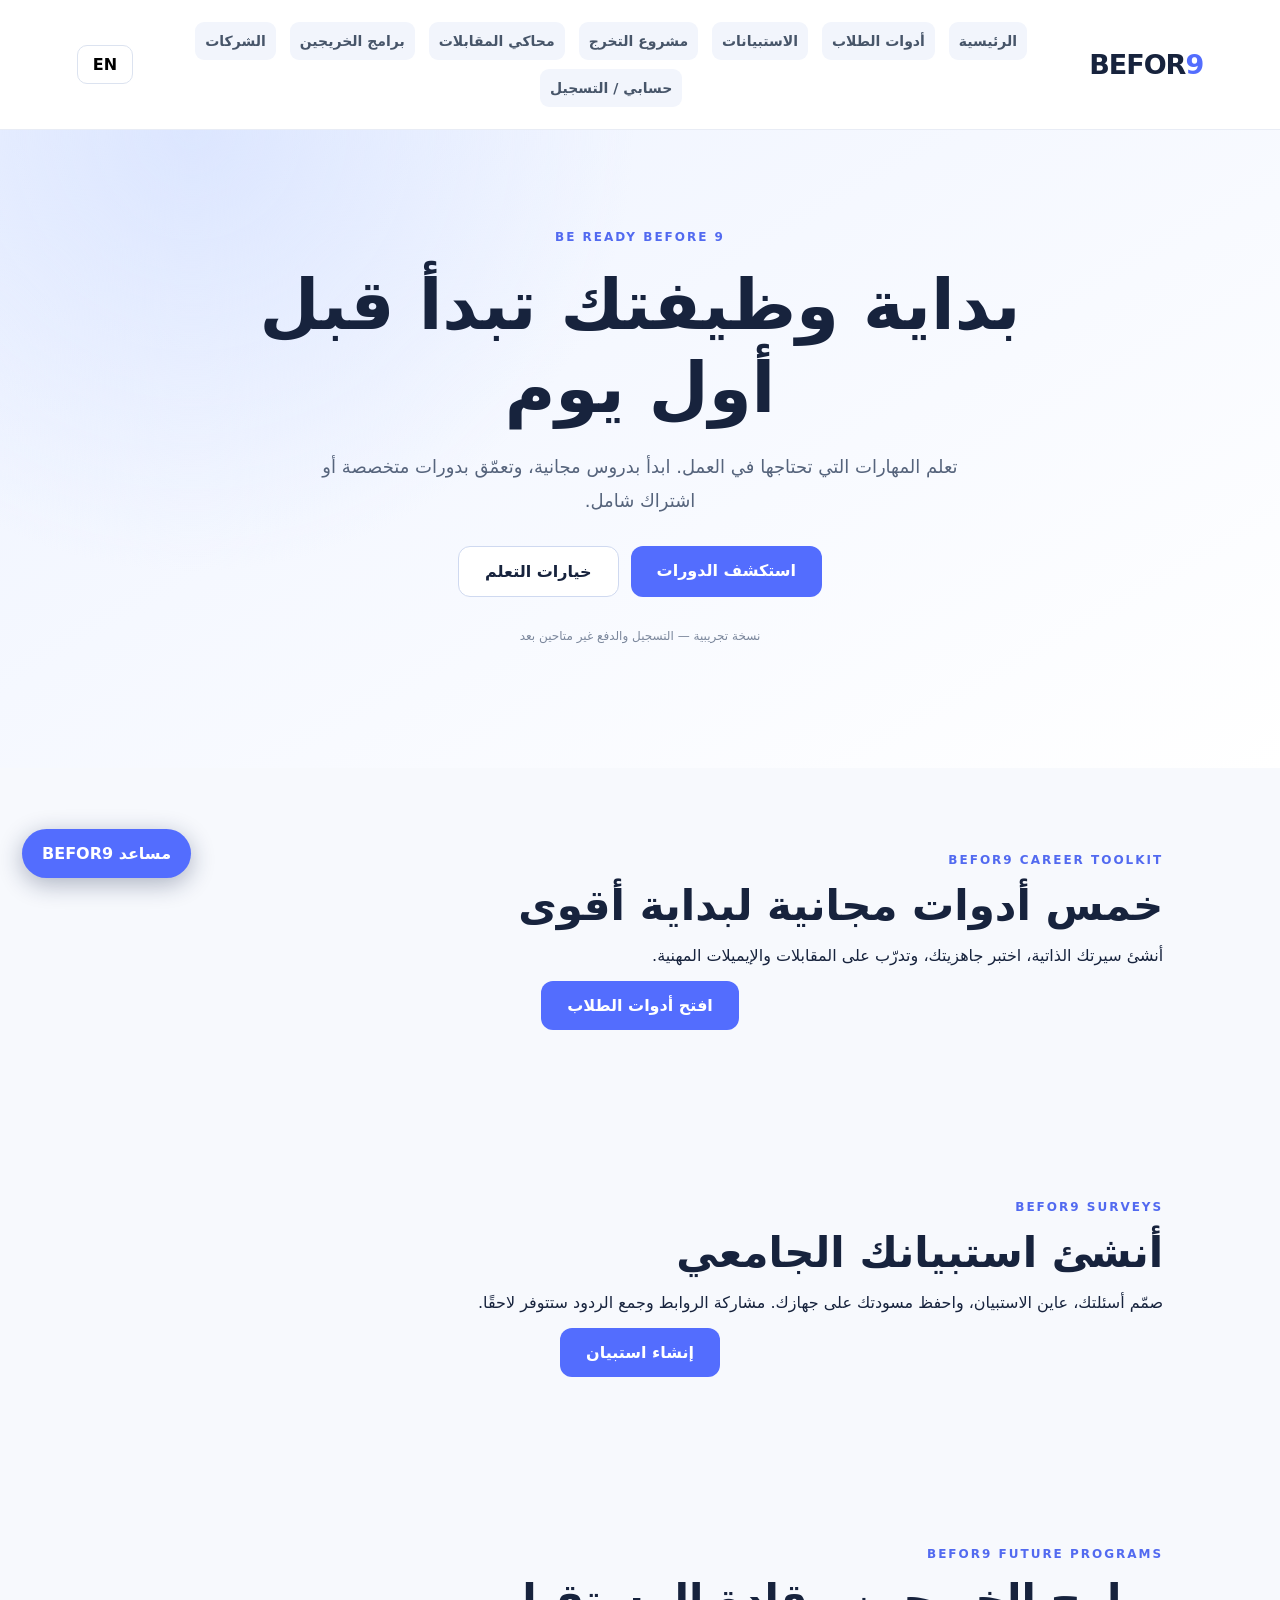
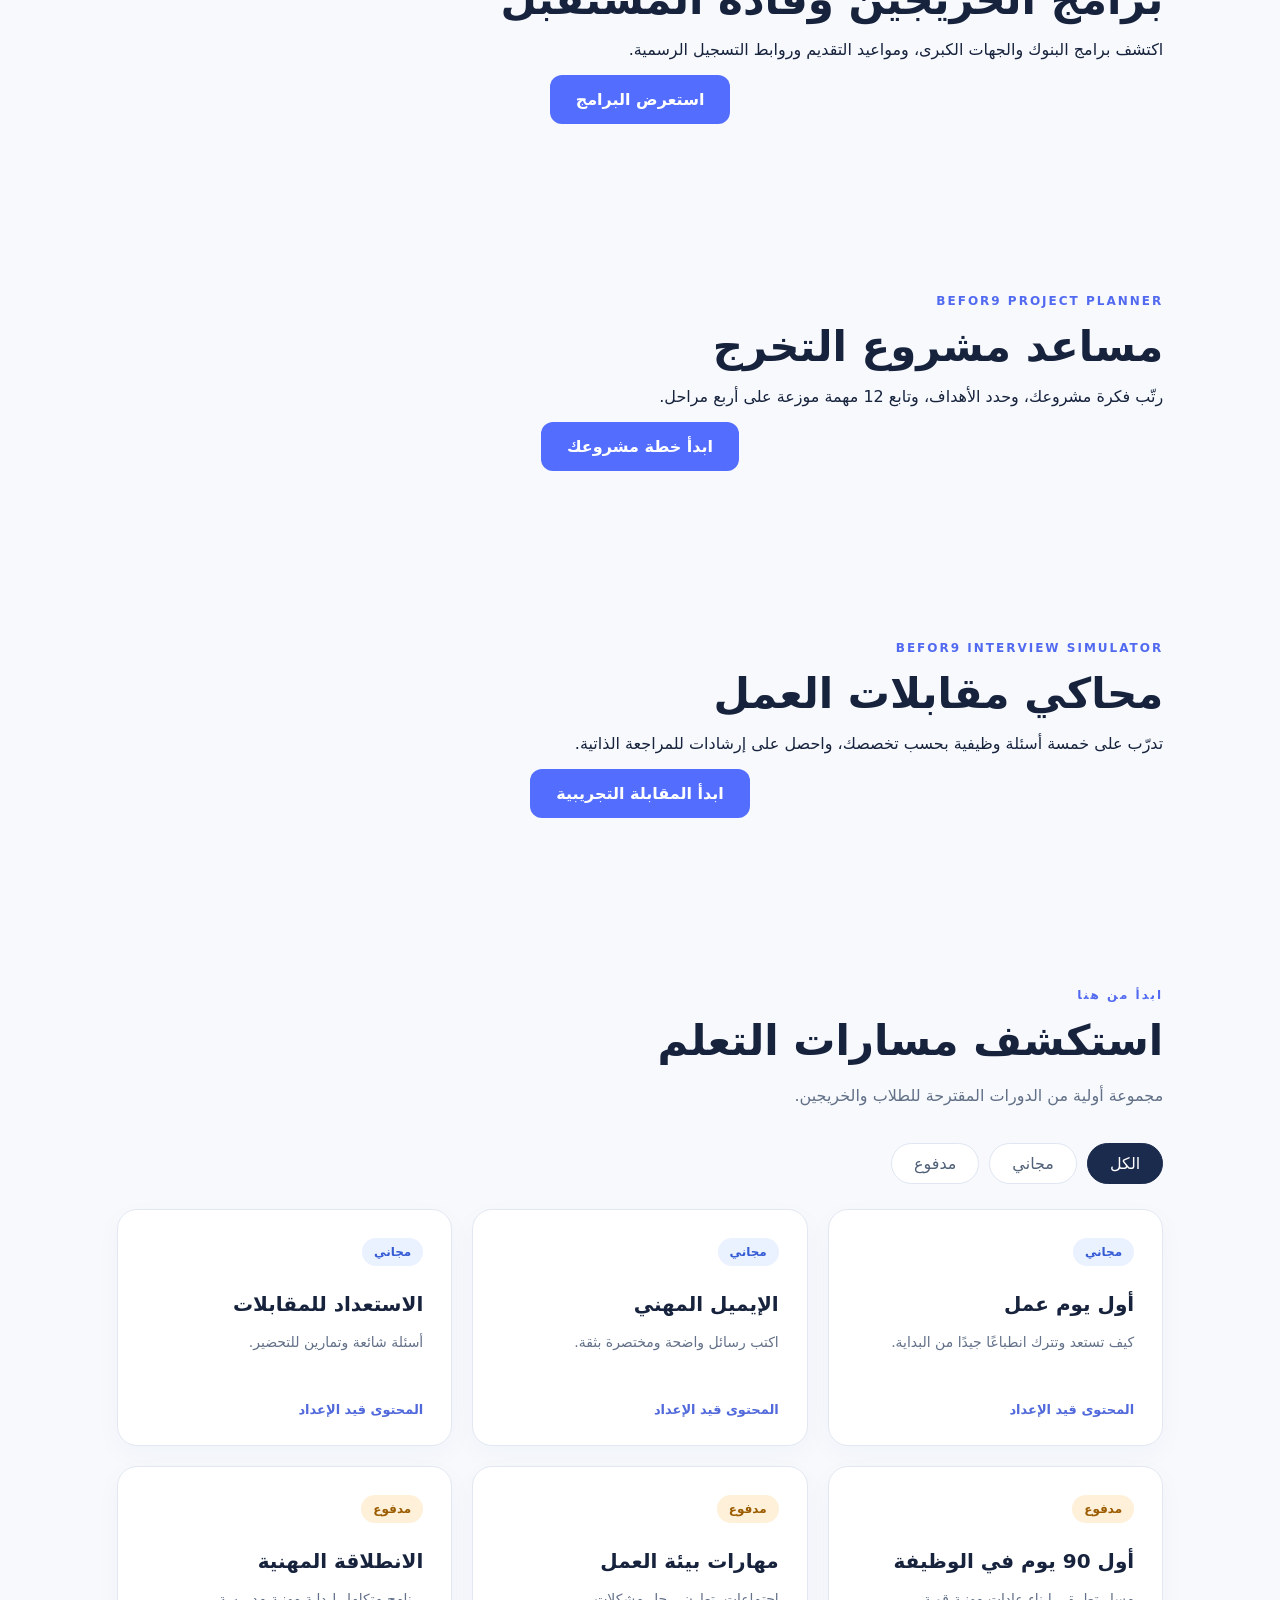
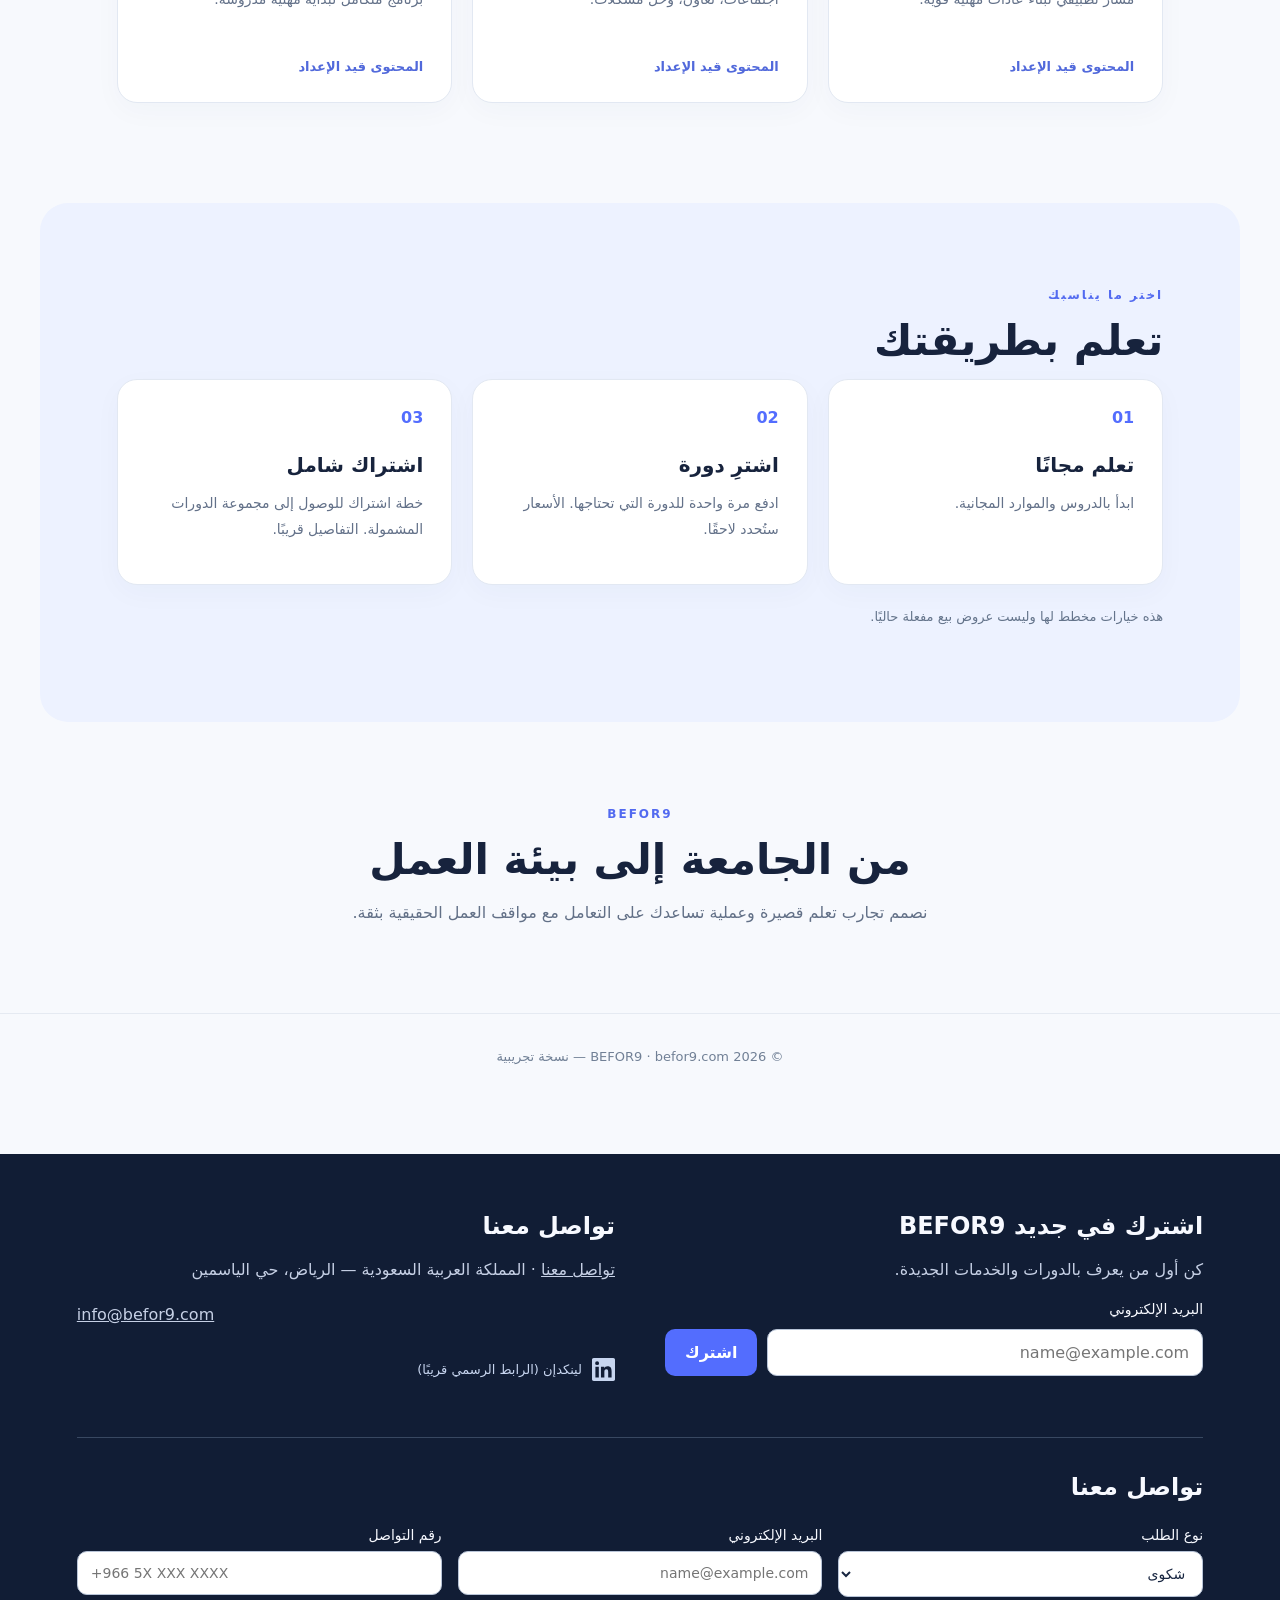
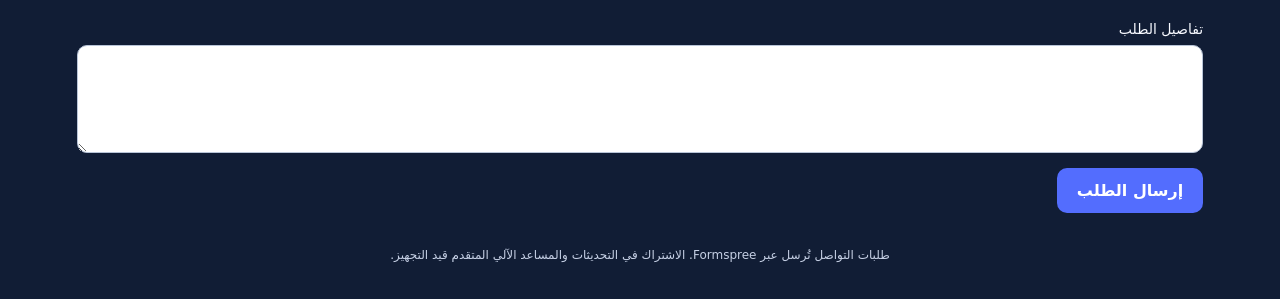
==== commit e1f46505: "Link graduate programs directory from all BEFOR9 pages" ====
--- a/index.html
+++ b/index.html
@@ -1,7 +1,7 @@
 <!doctype html>
 <html lang="ar" dir="rtl"><head><meta charset="utf-8"><meta name="viewport" content="width=device-width,initial-scale=1"><meta name="description" content="BEFOR9 — تعلّم مهارات العمل قبل أول يوم"><title>BEFOR9 — قبل أول يوم عمل</title><link rel="stylesheet" href="styles.css"></head><body>
-<header class="site-header"><a class="brand" href="#home" aria-label="BEFOR9">BEFOR<span>9</span></a><nav aria-label="Main"><a href="index.html" data-ar="الرئيسية" data-en="Home">الرئيسية</a><a href="toolkit.html" data-ar="أدوات الطلاب" data-en="Student Tools">أدوات الطلاب</a><a href="surveys.html" data-ar="الاستبيانات" data-en="Surveys">الاستبيانات</a><a href="graduation.html" data-ar="مشروع التخرج" data-en="Graduation Project">مشروع التخرج</a><a href="interview.html" data-ar="محاكي المقابلات" data-en="Interview Simulator">محاكي المقابلات</a><a href="corporate.html" data-ar="الشركات" data-en="Business">الشركات</a><a href="accounts.html" data-ar="حسابي / التسجيل" data-en="Account / Sign Up">حسابي / التسجيل</a></nav><button class="lang" id="language" aria-label="Switch language">EN</button></header>
+<header class="site-header"><a class="brand" href="#home" aria-label="BEFOR9">BEFOR<span>9</span></a><nav aria-label="Main"><a href="index.html" data-ar="الرئيسية" data-en="Home">الرئيسية</a><a href="toolkit.html" data-ar="أدوات الطلاب" data-en="Student Tools">أدوات الطلاب</a><a href="surveys.html" data-ar="الاستبيانات" data-en="Surveys">الاستبيانات</a><a href="graduation.html" data-ar="مشروع التخرج" data-en="Graduation Project">مشروع التخرج</a><a href="interview.html" data-ar="محاكي المقابلات" data-en="Interview Simulator">محاكي المقابلات</a><a href="programs.html" data-ar="برامج الخريجين" data-en="Graduate Programs">برامج الخريجين</a><a href="corporate.html" data-ar="الشركات" data-en="Business">الشركات</a><a href="accounts.html" data-ar="حسابي / التسجيل" data-en="Account / Sign Up">حسابي / التسجيل</a></nav><button class="lang" id="language" aria-label="Switch language">EN</button></header>
 <main id="home"><section class="hero"><div class="eyebrow">BE READY BEFORE 9</div><h1 data-ar="بداية وظيفتك تبدأ قبل أول يوم" data-en="Your career starts before day one">بداية وظيفتك تبدأ قبل أول يوم</h1><p data-ar="تعلم المهارات التي تحتاجها في العمل. ابدأ بدروس مجانية، وتعمّق بدورات متخصصة أو اشتراك شامل." data-en="Learn practical workplace skills. Start free, then go further with individual courses or an all-access membership.">تعلم المهارات التي تحتاجها في العمل. ابدأ بدروس مجانية، وتعمّق بدورات متخصصة أو اشتراك شامل.</p><div class="hero-actions"><a class="primary" href="#courses" data-ar="استكشف الدورات" data-en="Explore courses">استكشف الدورات</a><a class="secondary" href="#membership" data-ar="خيارات التعلم" data-en="Learning options">خيارات التعلم</a></div><p class="note" data-ar="نسخة تجريبية — التسجيل والدفع غير متاحين بعد" data-en="Preview version — registration and payments are not available yet">نسخة تجريبية — التسجيل والدفع غير متاحين بعد</p></section>
-<section class="section" id="student-tools"><div class="eyebrow">BEFOR9 CAREER TOOLKIT</div><h2 data-ar="خمس أدوات مجانية لبداية أقوى" data-en="Five free tools for a stronger start">خمس أدوات مجانية لبداية أقوى</h2><p data-ar="أنشئ سيرتك الذاتية، اختبر جاهزيتك، وتدرّب على المقابلات والإيميلات المهنية." data-en="Build your CV, assess your readiness, and practice interviews and professional emails.">أنشئ سيرتك الذاتية، اختبر جاهزيتك، وتدرّب على المقابلات والإيميلات المهنية.</p><div class="hero-actions"><a class="primary" href="toolkit.html" data-ar="افتح أدوات الطلاب" data-en="Open Student Toolkit">افتح أدوات الطلاب</a></div></section><section class="section" id="surveys-feature"><div class="eyebrow">BEFOR9 SURVEYS</div><h2 data-ar="أنشئ استبيانك الجامعي" data-en="Build Your University Survey">أنشئ استبيانك الجامعي</h2><p data-ar="صمّم أسئلتك، عاين الاستبيان، واحفظ مسودتك على جهازك. مشاركة الروابط وجمع الردود ستتوفر لاحقًا." data-en="Design questions, preview your survey and save a draft on your device. Live sharing and response collection are coming later.">صمّم أسئلتك، عاين الاستبيان، واحفظ مسودتك على جهازك. مشاركة الروابط وجمع الردود ستتوفر لاحقًا.</p><div class="hero-actions"><a class="primary" href="surveys.html" data-ar="إنشاء استبيان" data-en="Create Survey">إنشاء استبيان</a></div></section><section class="section" id="graduation-feature"><div class="eyebrow">BEFOR9 PROJECT PLANNER</div><h2 data-ar="مساعد مشروع التخرج" data-en="Graduation Project Assistant">مساعد مشروع التخرج</h2><p data-ar="رتّب فكرة مشروعك، وحدد الأهداف، وتابع 12 مهمة موزعة على أربع مراحل." data-en="Organize your project idea, set objectives and track 12 tasks across four phases.">رتّب فكرة مشروعك، وحدد الأهداف، وتابع 12 مهمة موزعة على أربع مراحل.</p><div class="hero-actions"><a class="primary" href="graduation.html" data-ar="ابدأ خطة مشروعك" data-en="Start Your Project Plan">ابدأ خطة مشروعك</a></div></section><section class="section" id="interview-feature"><div class="eyebrow">BEFOR9 INTERVIEW SIMULATOR</div><h2 data-ar="محاكي مقابلات العمل" data-en="Interview Simulator">محاكي مقابلات العمل</h2><p data-ar="تدرّب على خمسة أسئلة وظيفية بحسب تخصصك، واحصل على إرشادات للمراجعة الذاتية." data-en="Practice five interview questions for your field, with self-review guidance.">تدرّب على خمسة أسئلة وظيفية بحسب تخصصك، واحصل على إرشادات للمراجعة الذاتية.</p><div class="hero-actions"><a class="primary" href="interview.html" data-ar="ابدأ المقابلة التجريبية" data-en="Start Practice Interview">ابدأ المقابلة التجريبية</a></div></section><section class="section" id="courses"><div class="section-head"><div><div class="eyebrow" data-ar="ابدأ من هنا" data-en="START HERE">ابدأ من هنا</div><h2 data-ar="استكشف مسارات التعلم" data-en="Explore learning paths">استكشف مسارات التعلم</h2><p data-ar="مجموعة أولية من الدورات المقترحة للطلاب والخريجين." data-en="An initial selection of proposed courses for students and graduates.">مجموعة أولية من الدورات المقترحة للطلاب والخريجين.</p></div></div><div class="filters" role="group" aria-label="Course filters"><button class="filter active" data-filter="all" data-ar="الكل" data-en="All">الكل</button><button class="filter" data-filter="free" data-ar="مجاني" data-en="Free">مجاني</button><button class="filter" data-filter="paid" data-ar="مدفوع" data-en="Paid">مدفوع</button></div><div class="course-grid" id="course-grid" aria-live="polite"></div></section>
+<section class="section" id="student-tools"><div class="eyebrow">BEFOR9 CAREER TOOLKIT</div><h2 data-ar="خمس أدوات مجانية لبداية أقوى" data-en="Five free tools for a stronger start">خمس أدوات مجانية لبداية أقوى</h2><p data-ar="أنشئ سيرتك الذاتية، اختبر جاهزيتك، وتدرّب على المقابلات والإيميلات المهنية." data-en="Build your CV, assess your readiness, and practice interviews and professional emails.">أنشئ سيرتك الذاتية، اختبر جاهزيتك، وتدرّب على المقابلات والإيميلات المهنية.</p><div class="hero-actions"><a class="primary" href="toolkit.html" data-ar="افتح أدوات الطلاب" data-en="Open Student Toolkit">افتح أدوات الطلاب</a></div></section><section class="section" id="surveys-feature"><div class="eyebrow">BEFOR9 SURVEYS</div><h2 data-ar="أنشئ استبيانك الجامعي" data-en="Build Your University Survey">أنشئ استبيانك الجامعي</h2><p data-ar="صمّم أسئلتك، عاين الاستبيان، واحفظ مسودتك على جهازك. مشاركة الروابط وجمع الردود ستتوفر لاحقًا." data-en="Design questions, preview your survey and save a draft on your device. Live sharing and response collection are coming later.">صمّم أسئلتك، عاين الاستبيان، واحفظ مسودتك على جهازك. مشاركة الروابط وجمع الردود ستتوفر لاحقًا.</p><div class="hero-actions"><a class="primary" href="surveys.html" data-ar="إنشاء استبيان" data-en="Create Survey">إنشاء استبيان</a></div></section><section class="section" id="programs-feature"><div class="eyebrow">BEFOR9 FUTURE PROGRAMS</div><h2 data-ar="برامج الخريجين وقادة المستقبل" data-en="Graduate & Future Leaders Programs">برامج الخريجين وقادة المستقبل</h2><p data-ar="اكتشف برامج البنوك والجهات الكبرى، ومواعيد التقديم وروابط التسجيل الرسمية." data-en="Find bank and major employer graduate programs, application dates and official links.">اكتشف برامج البنوك والجهات الكبرى، ومواعيد التقديم وروابط التسجيل الرسمية.</p><div class="hero-actions"><a class="primary" href="programs.html" data-ar="استعرض البرامج" data-en="Explore Programs">استعرض البرامج</a></div></section><section class="section" id="graduation-feature"><div class="eyebrow">BEFOR9 PROJECT PLANNER</div><h2 data-ar="مساعد مشروع التخرج" data-en="Graduation Project Assistant">مساعد مشروع التخرج</h2><p data-ar="رتّب فكرة مشروعك، وحدد الأهداف، وتابع 12 مهمة موزعة على أربع مراحل." data-en="Organize your project idea, set objectives and track 12 tasks across four phases.">رتّب فكرة مشروعك، وحدد الأهداف، وتابع 12 مهمة موزعة على أربع مراحل.</p><div class="hero-actions"><a class="primary" href="graduation.html" data-ar="ابدأ خطة مشروعك" data-en="Start Your Project Plan">ابدأ خطة مشروعك</a></div></section><section class="section" id="interview-feature"><div class="eyebrow">BEFOR9 INTERVIEW SIMULATOR</div><h2 data-ar="محاكي مقابلات العمل" data-en="Interview Simulator">محاكي مقابلات العمل</h2><p data-ar="تدرّب على خمسة أسئلة وظيفية بحسب تخصصك، واحصل على إرشادات للمراجعة الذاتية." data-en="Practice five interview questions for your field, with self-review guidance.">تدرّب على خمسة أسئلة وظيفية بحسب تخصصك، واحصل على إرشادات للمراجعة الذاتية.</p><div class="hero-actions"><a class="primary" href="interview.html" data-ar="ابدأ المقابلة التجريبية" data-en="Start Practice Interview">ابدأ المقابلة التجريبية</a></div></section><section class="section" id="courses"><div class="section-head"><div><div class="eyebrow" data-ar="ابدأ من هنا" data-en="START HERE">ابدأ من هنا</div><h2 data-ar="استكشف مسارات التعلم" data-en="Explore learning paths">استكشف مسارات التعلم</h2><p data-ar="مجموعة أولية من الدورات المقترحة للطلاب والخريجين." data-en="An initial selection of proposed courses for students and graduates.">مجموعة أولية من الدورات المقترحة للطلاب والخريجين.</p></div></div><div class="filters" role="group" aria-label="Course filters"><button class="filter active" data-filter="all" data-ar="الكل" data-en="All">الكل</button><button class="filter" data-filter="free" data-ar="مجاني" data-en="Free">مجاني</button><button class="filter" data-filter="paid" data-ar="مدفوع" data-en="Paid">مدفوع</button></div><div class="course-grid" id="course-grid" aria-live="polite"></div></section>
 <section class="section membership" id="membership"><div class="eyebrow" data-ar="اختر ما يناسبك" data-en="CHOOSE YOUR WAY">اختر ما يناسبك</div><h2 data-ar="تعلم بطريقتك" data-en="Learn your way">تعلم بطريقتك</h2><div class="plans"><article class="plan"><span class="plan-icon">01</span><h3 data-ar="تعلم مجانًا" data-en="Learn for free">تعلم مجانًا</h3><p data-ar="ابدأ بالدروس والموارد المجانية." data-en="Start with free lessons and resources.">ابدأ بالدروس والموارد المجانية.</p></article><article class="plan"><span class="plan-icon">02</span><h3 data-ar="اشترِ دورة" data-en="Buy a course">اشترِ دورة</h3><p data-ar="ادفع مرة واحدة للدورة التي تحتاجها. الأسعار ستُحدد لاحقًا." data-en="Pay once for the course you need. Pricing is coming later.">ادفع مرة واحدة للدورة التي تحتاجها. الأسعار ستُحدد لاحقًا.</p></article><article class="plan"><span class="plan-icon">03</span><h3 data-ar="اشتراك شامل" data-en="All-access membership">اشتراك شامل</h3><p data-ar="خطة اشتراك للوصول إلى مجموعة الدورات المشمولة. التفاصيل قريبًا." data-en="A subscription for access to included courses. Details coming soon.">خطة اشتراك للوصول إلى مجموعة الدورات المشمولة. التفاصيل قريبًا.</p></article></div><p class="notice" data-ar="هذه خيارات مخطط لها وليست عروض بيع مفعلة حاليًا." data-en="These are planned options, not active offers for sale.">هذه خيارات مخطط لها وليست عروض بيع مفعلة حاليًا.</p></section>
 <section class="section about" id="about"><div class="eyebrow">BEFOR9</div><h2 data-ar="من الجامعة إلى بيئة العمل" data-en="From campus to workplace">من الجامعة إلى بيئة العمل</h2><p data-ar="نصمم تجارب تعلم قصيرة وعملية تساعدك على التعامل مع مواقف العمل الحقيقية بثقة." data-en="We design short, practical learning experiences to help you navigate real workplace situations with confidence.">نصمم تجارب تعلم قصيرة وعملية تساعدك على التعامل مع مواقف العمل الحقيقية بثقة.</p></section></main><footer>© 2026 BEFOR9 · befor9.com <span data-ar="— نسخة تجريبية" data-en="— Preview">— نسخة تجريبية</span></footer><script src="script.js"></script><script src="support.js?v=20261015-2"></script></body></html>
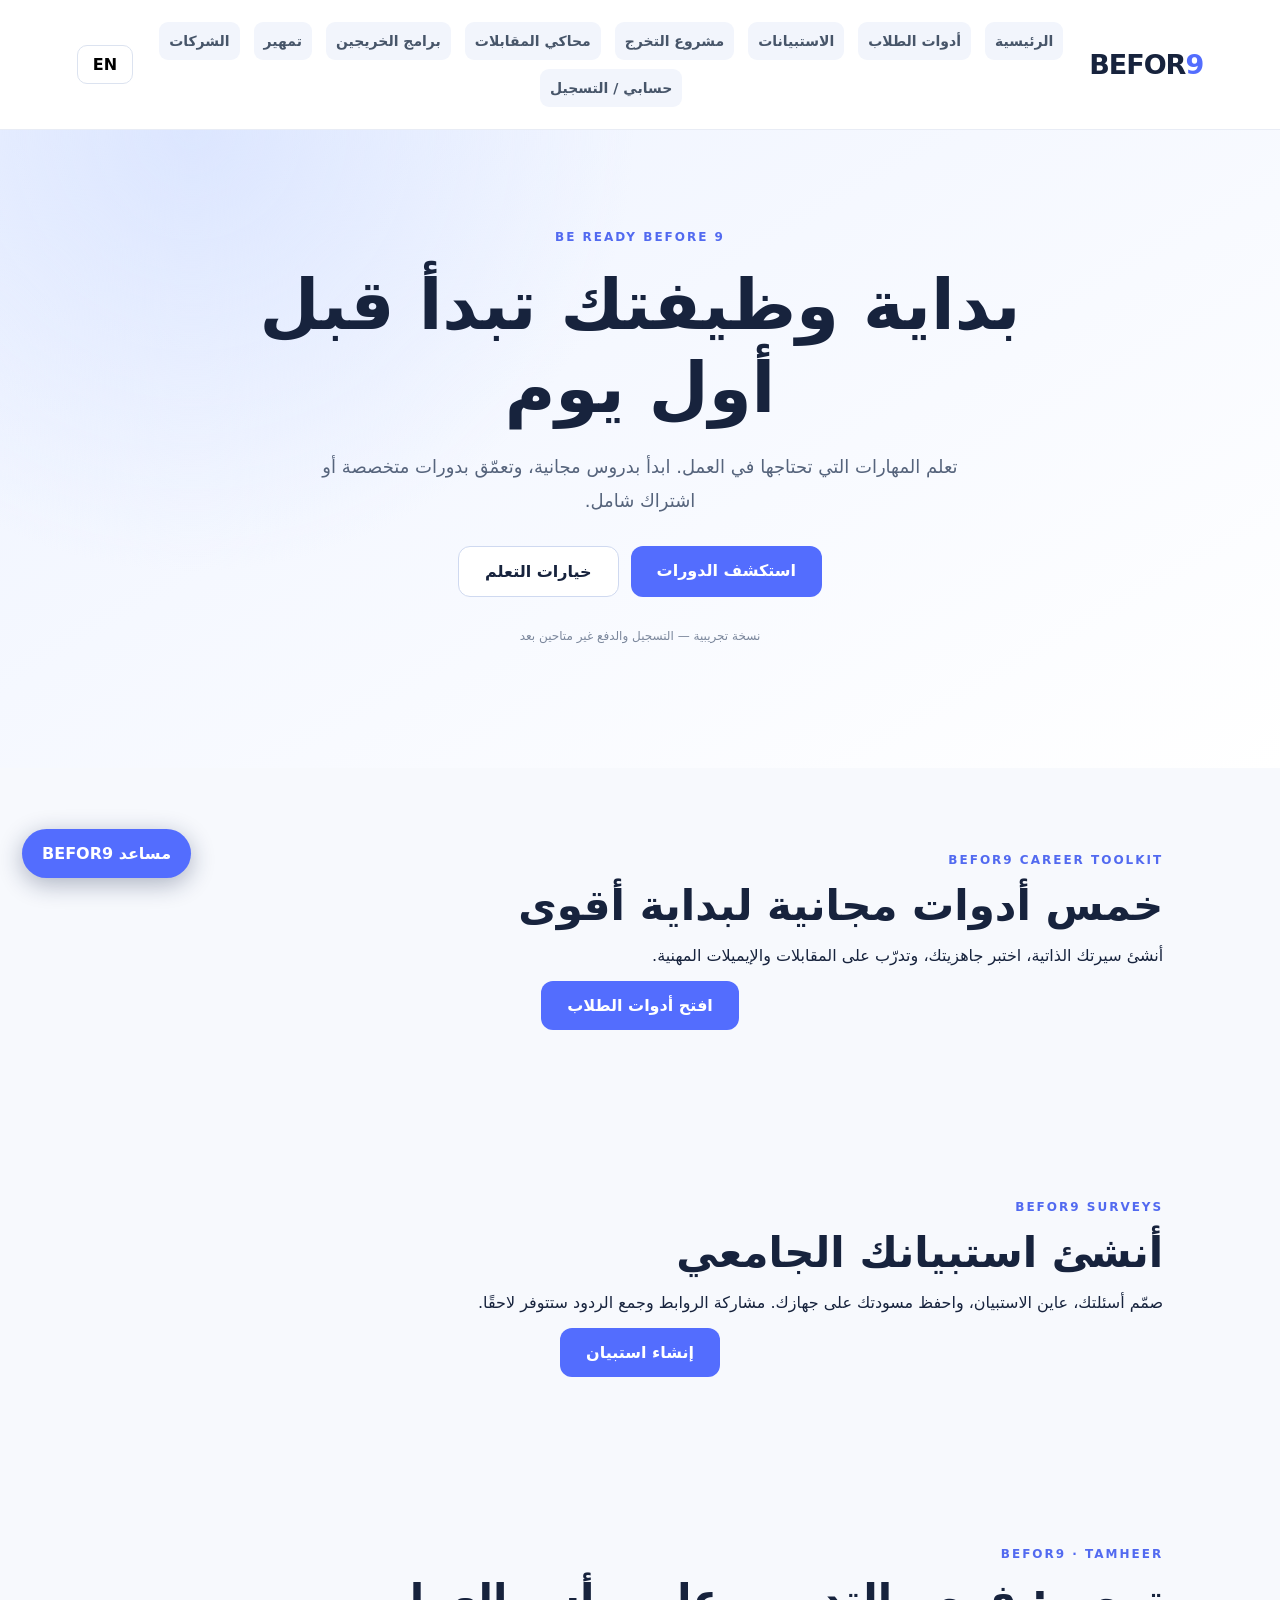
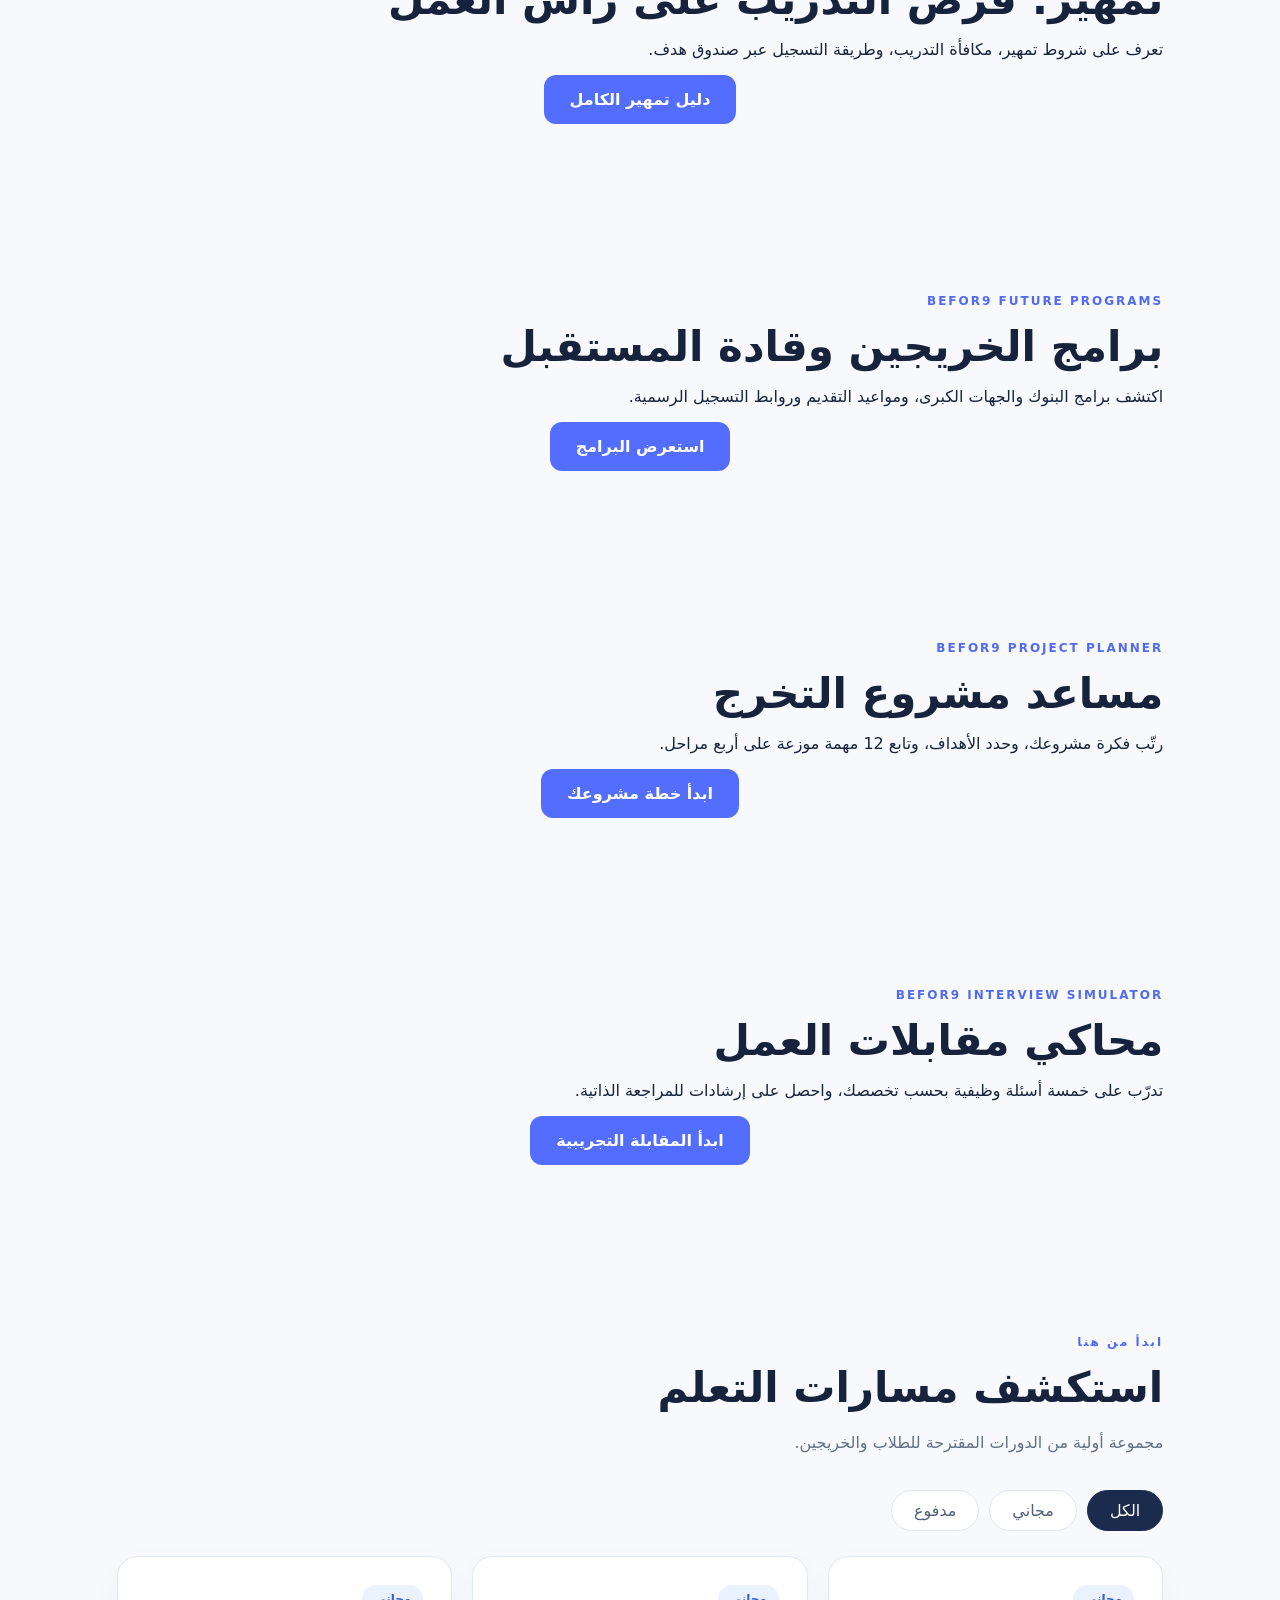
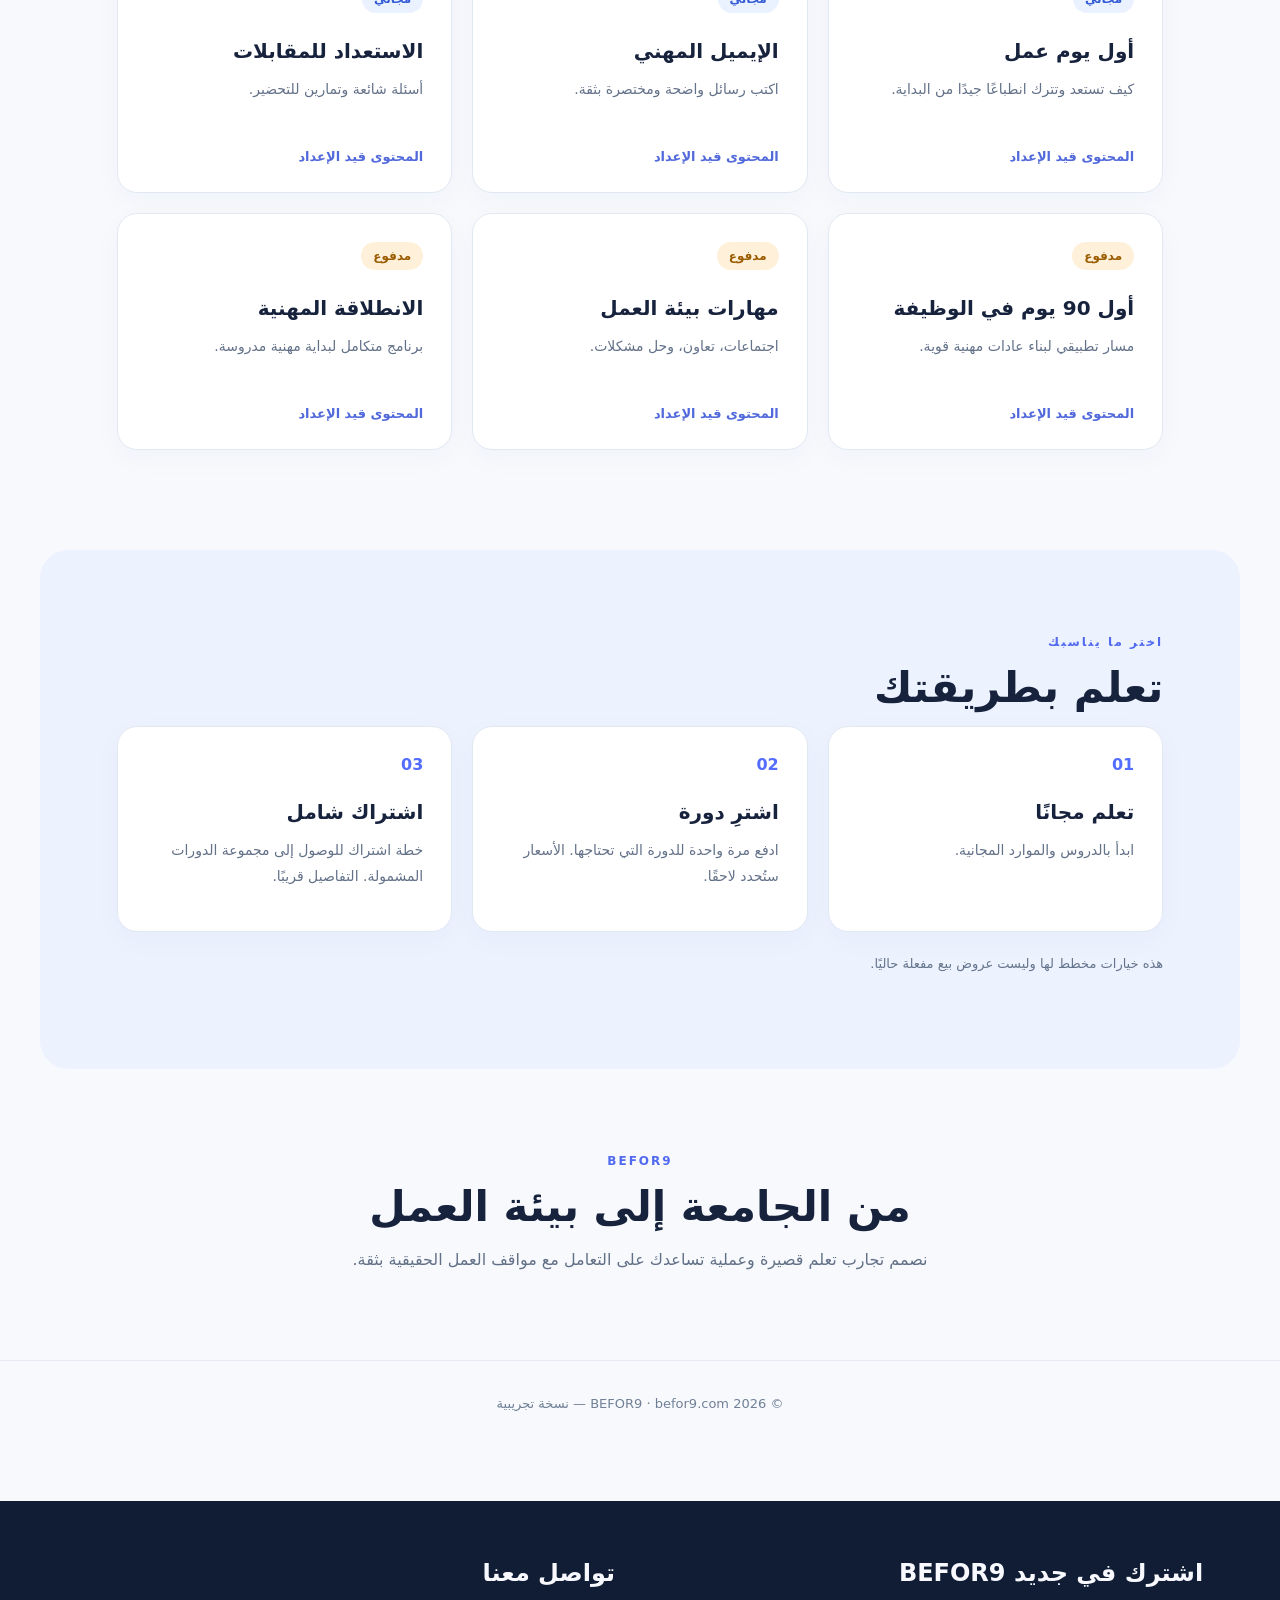
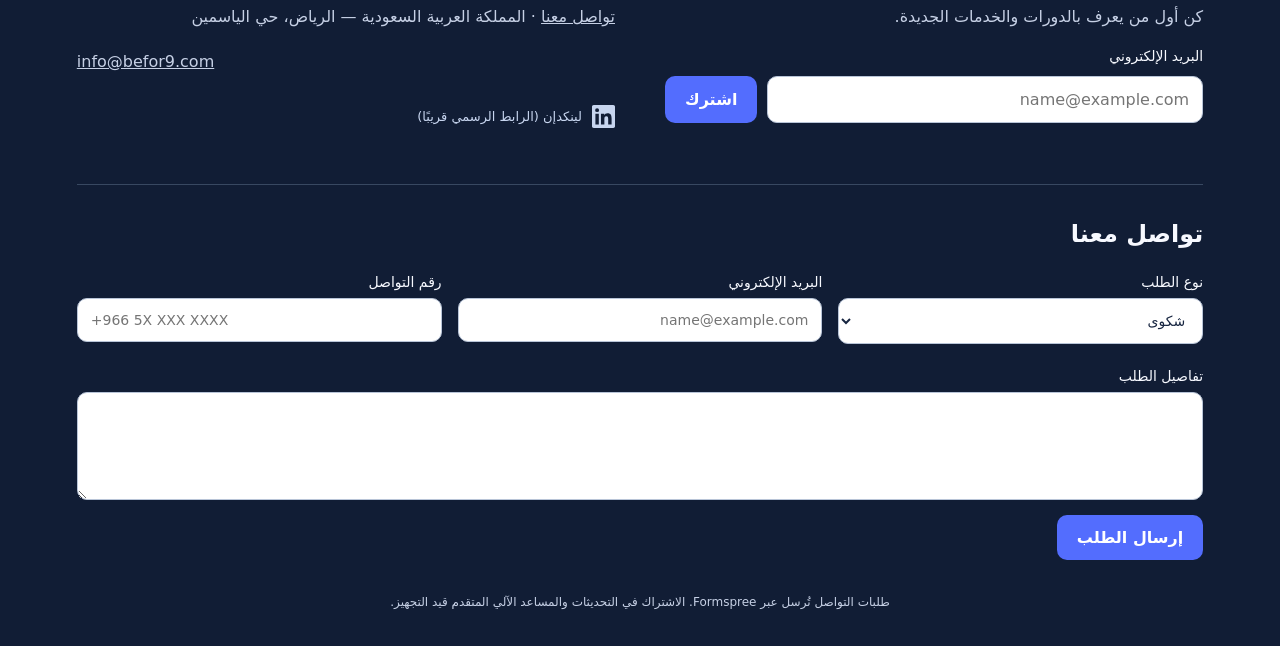
==== commit 43731b0a: "Connect Tamheer guide to all site pages and graduate programs directory" ====
--- a/index.html
+++ b/index.html
@@ -1,7 +1,7 @@
 <!doctype html>
 <html lang="ar" dir="rtl"><head><meta charset="utf-8"><meta name="viewport" content="width=device-width,initial-scale=1"><meta name="description" content="BEFOR9 — تعلّم مهارات العمل قبل أول يوم"><title>BEFOR9 — قبل أول يوم عمل</title><link rel="stylesheet" href="styles.css"></head><body>
-<header class="site-header"><a class="brand" href="#home" aria-label="BEFOR9">BEFOR<span>9</span></a><nav aria-label="Main"><a href="index.html" data-ar="الرئيسية" data-en="Home">الرئيسية</a><a href="toolkit.html" data-ar="أدوات الطلاب" data-en="Student Tools">أدوات الطلاب</a><a href="surveys.html" data-ar="الاستبيانات" data-en="Surveys">الاستبيانات</a><a href="graduation.html" data-ar="مشروع التخرج" data-en="Graduation Project">مشروع التخرج</a><a href="interview.html" data-ar="محاكي المقابلات" data-en="Interview Simulator">محاكي المقابلات</a><a href="programs.html" data-ar="برامج الخريجين" data-en="Graduate Programs">برامج الخريجين</a><a href="corporate.html" data-ar="الشركات" data-en="Business">الشركات</a><a href="accounts.html" data-ar="حسابي / التسجيل" data-en="Account / Sign Up">حسابي / التسجيل</a></nav><button class="lang" id="language" aria-label="Switch language">EN</button></header>
+<header class="site-header"><a class="brand" href="#home" aria-label="BEFOR9">BEFOR<span>9</span></a><nav aria-label="Main"><a href="index.html" data-ar="الرئيسية" data-en="Home">الرئيسية</a><a href="toolkit.html" data-ar="أدوات الطلاب" data-en="Student Tools">أدوات الطلاب</a><a href="surveys.html" data-ar="الاستبيانات" data-en="Surveys">الاستبيانات</a><a href="graduation.html" data-ar="مشروع التخرج" data-en="Graduation Project">مشروع التخرج</a><a href="interview.html" data-ar="محاكي المقابلات" data-en="Interview Simulator">محاكي المقابلات</a><a href="programs.html" data-ar="برامج الخريجين" data-en="Graduate Programs">برامج الخريجين</a><a href="tamheer.html" data-ar="تمهير" data-en="Tamheer">تمهير</a><a href="corporate.html" data-ar="الشركات" data-en="Business">الشركات</a><a href="accounts.html" data-ar="حسابي / التسجيل" data-en="Account / Sign Up">حسابي / التسجيل</a></nav><button class="lang" id="language" aria-label="Switch language">EN</button></header>
 <main id="home"><section class="hero"><div class="eyebrow">BE READY BEFORE 9</div><h1 data-ar="بداية وظيفتك تبدأ قبل أول يوم" data-en="Your career starts before day one">بداية وظيفتك تبدأ قبل أول يوم</h1><p data-ar="تعلم المهارات التي تحتاجها في العمل. ابدأ بدروس مجانية، وتعمّق بدورات متخصصة أو اشتراك شامل." data-en="Learn practical workplace skills. Start free, then go further with individual courses or an all-access membership.">تعلم المهارات التي تحتاجها في العمل. ابدأ بدروس مجانية، وتعمّق بدورات متخصصة أو اشتراك شامل.</p><div class="hero-actions"><a class="primary" href="#courses" data-ar="استكشف الدورات" data-en="Explore courses">استكشف الدورات</a><a class="secondary" href="#membership" data-ar="خيارات التعلم" data-en="Learning options">خيارات التعلم</a></div><p class="note" data-ar="نسخة تجريبية — التسجيل والدفع غير متاحين بعد" data-en="Preview version — registration and payments are not available yet">نسخة تجريبية — التسجيل والدفع غير متاحين بعد</p></section>
-<section class="section" id="student-tools"><div class="eyebrow">BEFOR9 CAREER TOOLKIT</div><h2 data-ar="خمس أدوات مجانية لبداية أقوى" data-en="Five free tools for a stronger start">خمس أدوات مجانية لبداية أقوى</h2><p data-ar="أنشئ سيرتك الذاتية، اختبر جاهزيتك، وتدرّب على المقابلات والإيميلات المهنية." data-en="Build your CV, assess your readiness, and practice interviews and professional emails.">أنشئ سيرتك الذاتية، اختبر جاهزيتك، وتدرّب على المقابلات والإيميلات المهنية.</p><div class="hero-actions"><a class="primary" href="toolkit.html" data-ar="افتح أدوات الطلاب" data-en="Open Student Toolkit">افتح أدوات الطلاب</a></div></section><section class="section" id="surveys-feature"><div class="eyebrow">BEFOR9 SURVEYS</div><h2 data-ar="أنشئ استبيانك الجامعي" data-en="Build Your University Survey">أنشئ استبيانك الجامعي</h2><p data-ar="صمّم أسئلتك، عاين الاستبيان، واحفظ مسودتك على جهازك. مشاركة الروابط وجمع الردود ستتوفر لاحقًا." data-en="Design questions, preview your survey and save a draft on your device. Live sharing and response collection are coming later.">صمّم أسئلتك، عاين الاستبيان، واحفظ مسودتك على جهازك. مشاركة الروابط وجمع الردود ستتوفر لاحقًا.</p><div class="hero-actions"><a class="primary" href="surveys.html" data-ar="إنشاء استبيان" data-en="Create Survey">إنشاء استبيان</a></div></section><section class="section" id="programs-feature"><div class="eyebrow">BEFOR9 FUTURE PROGRAMS</div><h2 data-ar="برامج الخريجين وقادة المستقبل" data-en="Graduate & Future Leaders Programs">برامج الخريجين وقادة المستقبل</h2><p data-ar="اكتشف برامج البنوك والجهات الكبرى، ومواعيد التقديم وروابط التسجيل الرسمية." data-en="Find bank and major employer graduate programs, application dates and official links.">اكتشف برامج البنوك والجهات الكبرى، ومواعيد التقديم وروابط التسجيل الرسمية.</p><div class="hero-actions"><a class="primary" href="programs.html" data-ar="استعرض البرامج" data-en="Explore Programs">استعرض البرامج</a></div></section><section class="section" id="graduation-feature"><div class="eyebrow">BEFOR9 PROJECT PLANNER</div><h2 data-ar="مساعد مشروع التخرج" data-en="Graduation Project Assistant">مساعد مشروع التخرج</h2><p data-ar="رتّب فكرة مشروعك، وحدد الأهداف، وتابع 12 مهمة موزعة على أربع مراحل." data-en="Organize your project idea, set objectives and track 12 tasks across four phases.">رتّب فكرة مشروعك، وحدد الأهداف، وتابع 12 مهمة موزعة على أربع مراحل.</p><div class="hero-actions"><a class="primary" href="graduation.html" data-ar="ابدأ خطة مشروعك" data-en="Start Your Project Plan">ابدأ خطة مشروعك</a></div></section><section class="section" id="interview-feature"><div class="eyebrow">BEFOR9 INTERVIEW SIMULATOR</div><h2 data-ar="محاكي مقابلات العمل" data-en="Interview Simulator">محاكي مقابلات العمل</h2><p data-ar="تدرّب على خمسة أسئلة وظيفية بحسب تخصصك، واحصل على إرشادات للمراجعة الذاتية." data-en="Practice five interview questions for your field, with self-review guidance.">تدرّب على خمسة أسئلة وظيفية بحسب تخصصك، واحصل على إرشادات للمراجعة الذاتية.</p><div class="hero-actions"><a class="primary" href="interview.html" data-ar="ابدأ المقابلة التجريبية" data-en="Start Practice Interview">ابدأ المقابلة التجريبية</a></div></section><section class="section" id="courses"><div class="section-head"><div><div class="eyebrow" data-ar="ابدأ من هنا" data-en="START HERE">ابدأ من هنا</div><h2 data-ar="استكشف مسارات التعلم" data-en="Explore learning paths">استكشف مسارات التعلم</h2><p data-ar="مجموعة أولية من الدورات المقترحة للطلاب والخريجين." data-en="An initial selection of proposed courses for students and graduates.">مجموعة أولية من الدورات المقترحة للطلاب والخريجين.</p></div></div><div class="filters" role="group" aria-label="Course filters"><button class="filter active" data-filter="all" data-ar="الكل" data-en="All">الكل</button><button class="filter" data-filter="free" data-ar="مجاني" data-en="Free">مجاني</button><button class="filter" data-filter="paid" data-ar="مدفوع" data-en="Paid">مدفوع</button></div><div class="course-grid" id="course-grid" aria-live="polite"></div></section>
+<section class="section" id="student-tools"><div class="eyebrow">BEFOR9 CAREER TOOLKIT</div><h2 data-ar="خمس أدوات مجانية لبداية أقوى" data-en="Five free tools for a stronger start">خمس أدوات مجانية لبداية أقوى</h2><p data-ar="أنشئ سيرتك الذاتية، اختبر جاهزيتك، وتدرّب على المقابلات والإيميلات المهنية." data-en="Build your CV, assess your readiness, and practice interviews and professional emails.">أنشئ سيرتك الذاتية، اختبر جاهزيتك، وتدرّب على المقابلات والإيميلات المهنية.</p><div class="hero-actions"><a class="primary" href="toolkit.html" data-ar="افتح أدوات الطلاب" data-en="Open Student Toolkit">افتح أدوات الطلاب</a></div></section><section class="section" id="surveys-feature"><div class="eyebrow">BEFOR9 SURVEYS</div><h2 data-ar="أنشئ استبيانك الجامعي" data-en="Build Your University Survey">أنشئ استبيانك الجامعي</h2><p data-ar="صمّم أسئلتك، عاين الاستبيان، واحفظ مسودتك على جهازك. مشاركة الروابط وجمع الردود ستتوفر لاحقًا." data-en="Design questions, preview your survey and save a draft on your device. Live sharing and response collection are coming later.">صمّم أسئلتك، عاين الاستبيان، واحفظ مسودتك على جهازك. مشاركة الروابط وجمع الردود ستتوفر لاحقًا.</p><div class="hero-actions"><a class="primary" href="surveys.html" data-ar="إنشاء استبيان" data-en="Create Survey">إنشاء استبيان</a></div></section><section class="section" id="tamheer-feature"><div class="eyebrow">BEFOR9 · TAMHEER</div><h2 data-ar="تمهير: فرص التدريب على رأس العمل" data-en="Tamheer: On-the-Job Training">تمهير: فرص التدريب على رأس العمل</h2><p data-ar="تعرف على شروط تمهير، مكافأة التدريب، وطريقة التسجيل عبر صندوق هدف." data-en="Learn Tamheer eligibility, stipend details and how to apply through HRDF.">تعرف على شروط تمهير، مكافأة التدريب، وطريقة التسجيل عبر صندوق هدف.</p><div class="hero-actions"><a class="primary" href="tamheer.html" data-ar="دليل تمهير الكامل" data-en="Complete Tamheer Guide">دليل تمهير الكامل</a></div></section><section class="section" id="programs-feature"><div class="eyebrow">BEFOR9 FUTURE PROGRAMS</div><h2 data-ar="برامج الخريجين وقادة المستقبل" data-en="Graduate & Future Leaders Programs">برامج الخريجين وقادة المستقبل</h2><p data-ar="اكتشف برامج البنوك والجهات الكبرى، ومواعيد التقديم وروابط التسجيل الرسمية." data-en="Find bank and major employer graduate programs, application dates and official links.">اكتشف برامج البنوك والجهات الكبرى، ومواعيد التقديم وروابط التسجيل الرسمية.</p><div class="hero-actions"><a class="primary" href="programs.html" data-ar="استعرض البرامج" data-en="Explore Programs">استعرض البرامج</a></div></section><section class="section" id="graduation-feature"><div class="eyebrow">BEFOR9 PROJECT PLANNER</div><h2 data-ar="مساعد مشروع التخرج" data-en="Graduation Project Assistant">مساعد مشروع التخرج</h2><p data-ar="رتّب فكرة مشروعك، وحدد الأهداف، وتابع 12 مهمة موزعة على أربع مراحل." data-en="Organize your project idea, set objectives and track 12 tasks across four phases.">رتّب فكرة مشروعك، وحدد الأهداف، وتابع 12 مهمة موزعة على أربع مراحل.</p><div class="hero-actions"><a class="primary" href="graduation.html" data-ar="ابدأ خطة مشروعك" data-en="Start Your Project Plan">ابدأ خطة مشروعك</a></div></section><section class="section" id="interview-feature"><div class="eyebrow">BEFOR9 INTERVIEW SIMULATOR</div><h2 data-ar="محاكي مقابلات العمل" data-en="Interview Simulator">محاكي مقابلات العمل</h2><p data-ar="تدرّب على خمسة أسئلة وظيفية بحسب تخصصك، واحصل على إرشادات للمراجعة الذاتية." data-en="Practice five interview questions for your field, with self-review guidance.">تدرّب على خمسة أسئلة وظيفية بحسب تخصصك، واحصل على إرشادات للمراجعة الذاتية.</p><div class="hero-actions"><a class="primary" href="interview.html" data-ar="ابدأ المقابلة التجريبية" data-en="Start Practice Interview">ابدأ المقابلة التجريبية</a></div></section><section class="section" id="courses"><div class="section-head"><div><div class="eyebrow" data-ar="ابدأ من هنا" data-en="START HERE">ابدأ من هنا</div><h2 data-ar="استكشف مسارات التعلم" data-en="Explore learning paths">استكشف مسارات التعلم</h2><p data-ar="مجموعة أولية من الدورات المقترحة للطلاب والخريجين." data-en="An initial selection of proposed courses for students and graduates.">مجموعة أولية من الدورات المقترحة للطلاب والخريجين.</p></div></div><div class="filters" role="group" aria-label="Course filters"><button class="filter active" data-filter="all" data-ar="الكل" data-en="All">الكل</button><button class="filter" data-filter="free" data-ar="مجاني" data-en="Free">مجاني</button><button class="filter" data-filter="paid" data-ar="مدفوع" data-en="Paid">مدفوع</button></div><div class="course-grid" id="course-grid" aria-live="polite"></div></section>
 <section class="section membership" id="membership"><div class="eyebrow" data-ar="اختر ما يناسبك" data-en="CHOOSE YOUR WAY">اختر ما يناسبك</div><h2 data-ar="تعلم بطريقتك" data-en="Learn your way">تعلم بطريقتك</h2><div class="plans"><article class="plan"><span class="plan-icon">01</span><h3 data-ar="تعلم مجانًا" data-en="Learn for free">تعلم مجانًا</h3><p data-ar="ابدأ بالدروس والموارد المجانية." data-en="Start with free lessons and resources.">ابدأ بالدروس والموارد المجانية.</p></article><article class="plan"><span class="plan-icon">02</span><h3 data-ar="اشترِ دورة" data-en="Buy a course">اشترِ دورة</h3><p data-ar="ادفع مرة واحدة للدورة التي تحتاجها. الأسعار ستُحدد لاحقًا." data-en="Pay once for the course you need. Pricing is coming later.">ادفع مرة واحدة للدورة التي تحتاجها. الأسعار ستُحدد لاحقًا.</p></article><article class="plan"><span class="plan-icon">03</span><h3 data-ar="اشتراك شامل" data-en="All-access membership">اشتراك شامل</h3><p data-ar="خطة اشتراك للوصول إلى مجموعة الدورات المشمولة. التفاصيل قريبًا." data-en="A subscription for access to included courses. Details coming soon.">خطة اشتراك للوصول إلى مجموعة الدورات المشمولة. التفاصيل قريبًا.</p></article></div><p class="notice" data-ar="هذه خيارات مخطط لها وليست عروض بيع مفعلة حاليًا." data-en="These are planned options, not active offers for sale.">هذه خيارات مخطط لها وليست عروض بيع مفعلة حاليًا.</p></section>
 <section class="section about" id="about"><div class="eyebrow">BEFOR9</div><h2 data-ar="من الجامعة إلى بيئة العمل" data-en="From campus to workplace">من الجامعة إلى بيئة العمل</h2><p data-ar="نصمم تجارب تعلم قصيرة وعملية تساعدك على التعامل مع مواقف العمل الحقيقية بثقة." data-en="We design short, practical learning experiences to help you navigate real workplace situations with confidence.">نصمم تجارب تعلم قصيرة وعملية تساعدك على التعامل مع مواقف العمل الحقيقية بثقة.</p></section></main><footer>© 2026 BEFOR9 · befor9.com <span data-ar="— نسخة تجريبية" data-en="— Preview">— نسخة تجريبية</span></footer><script src="script.js"></script><script src="support.js?v=20261015-2"></script></body></html>
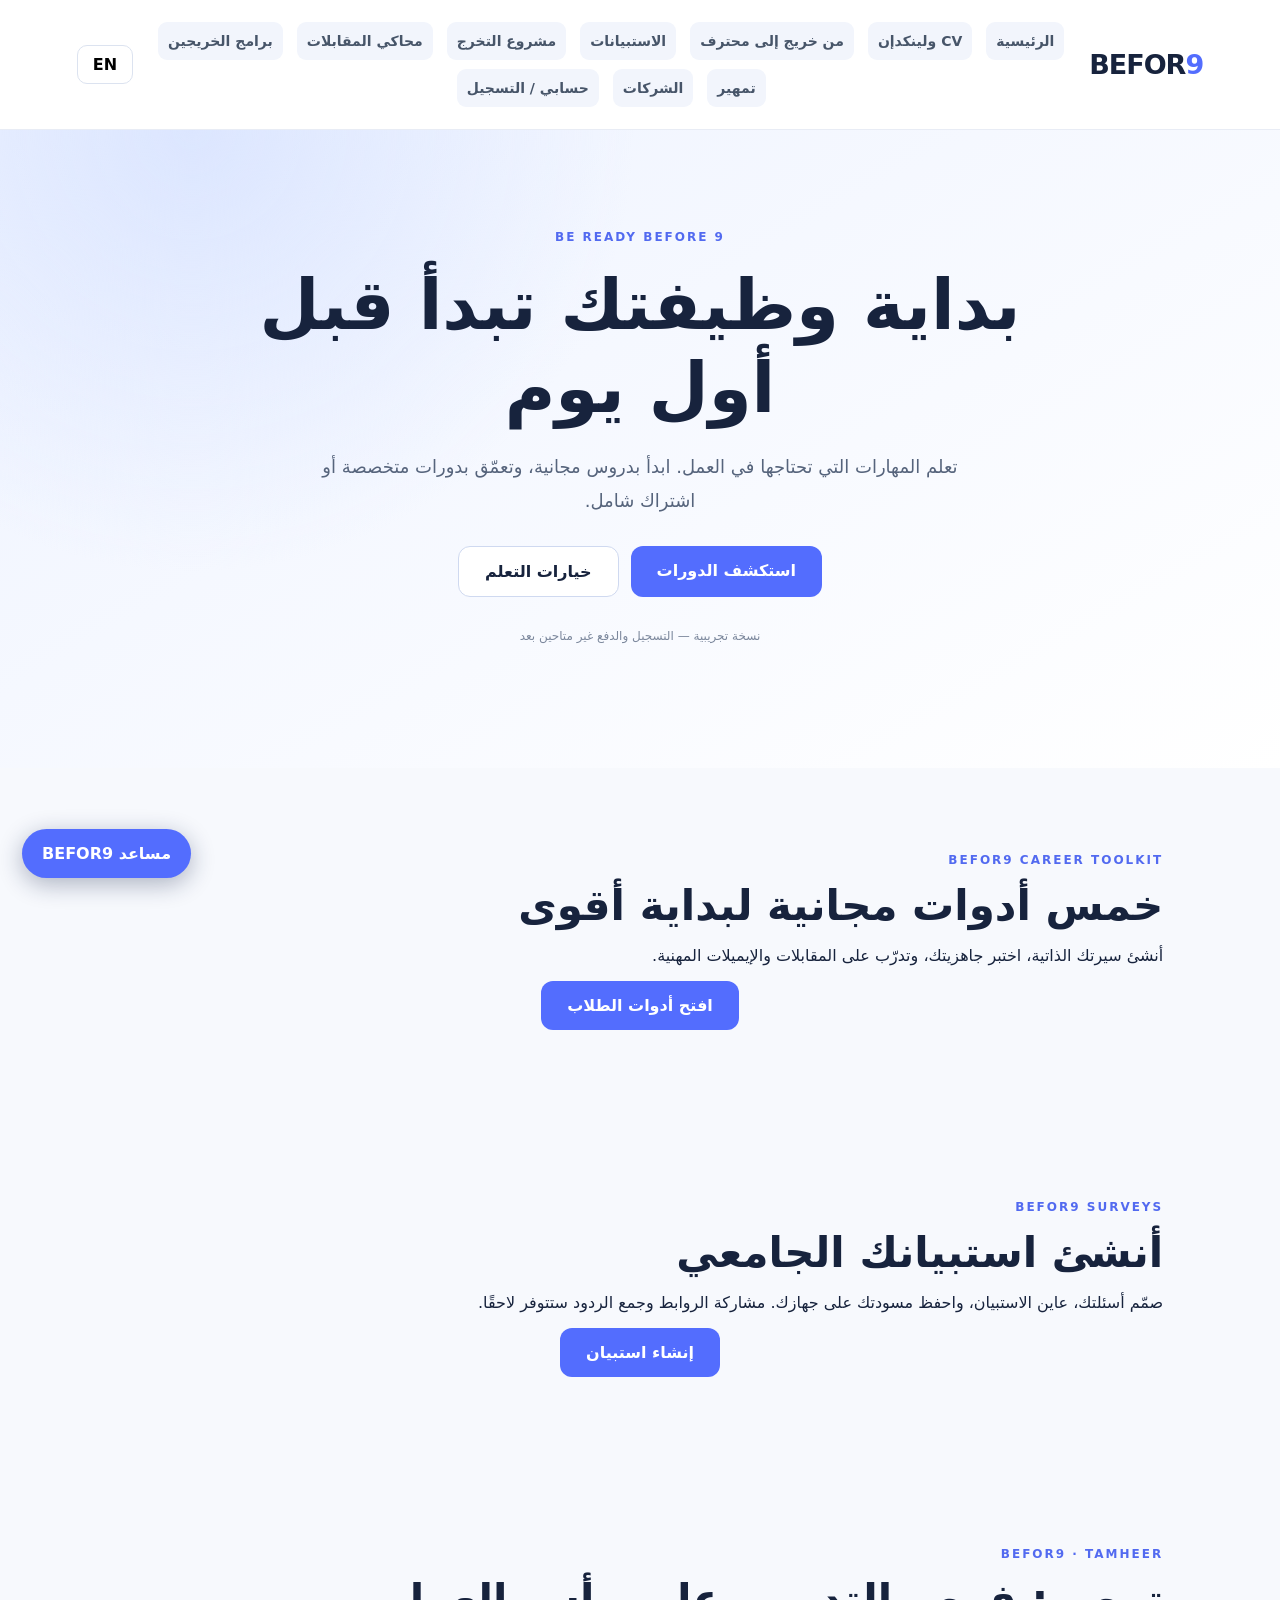
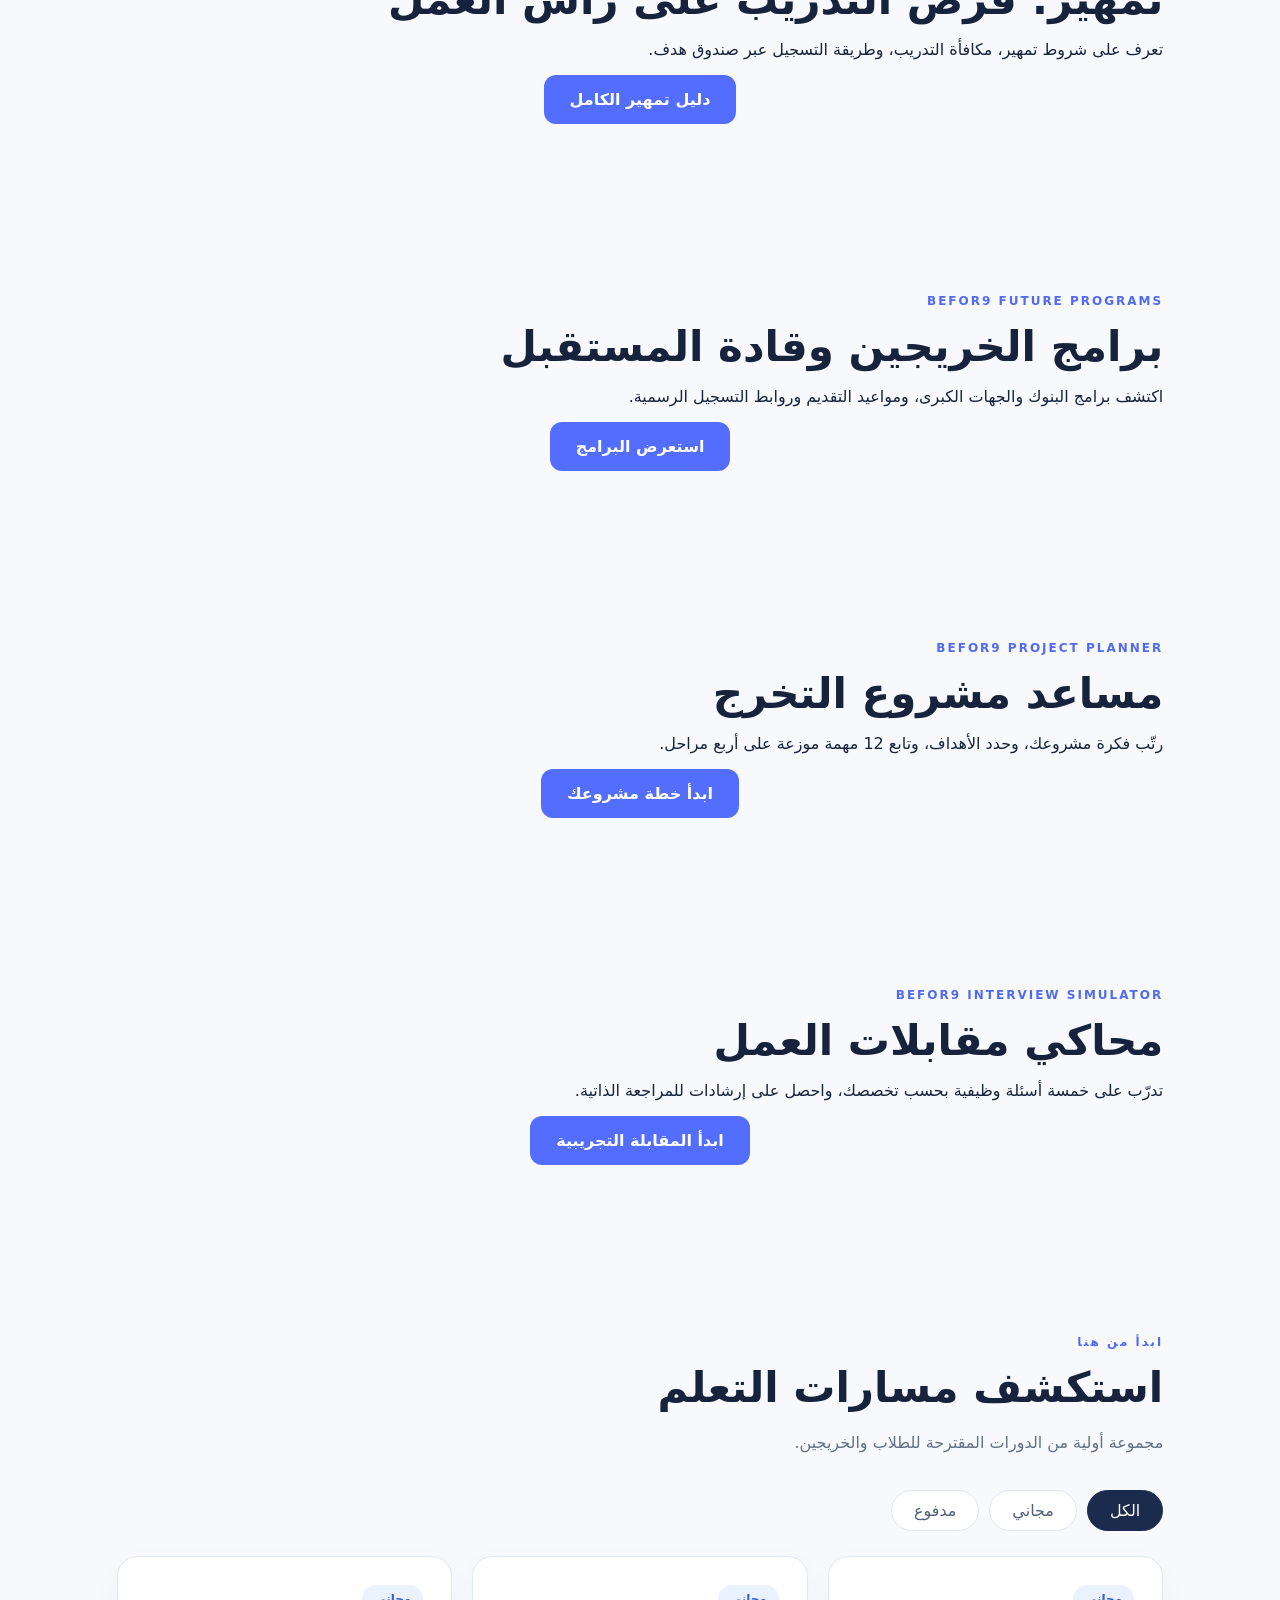
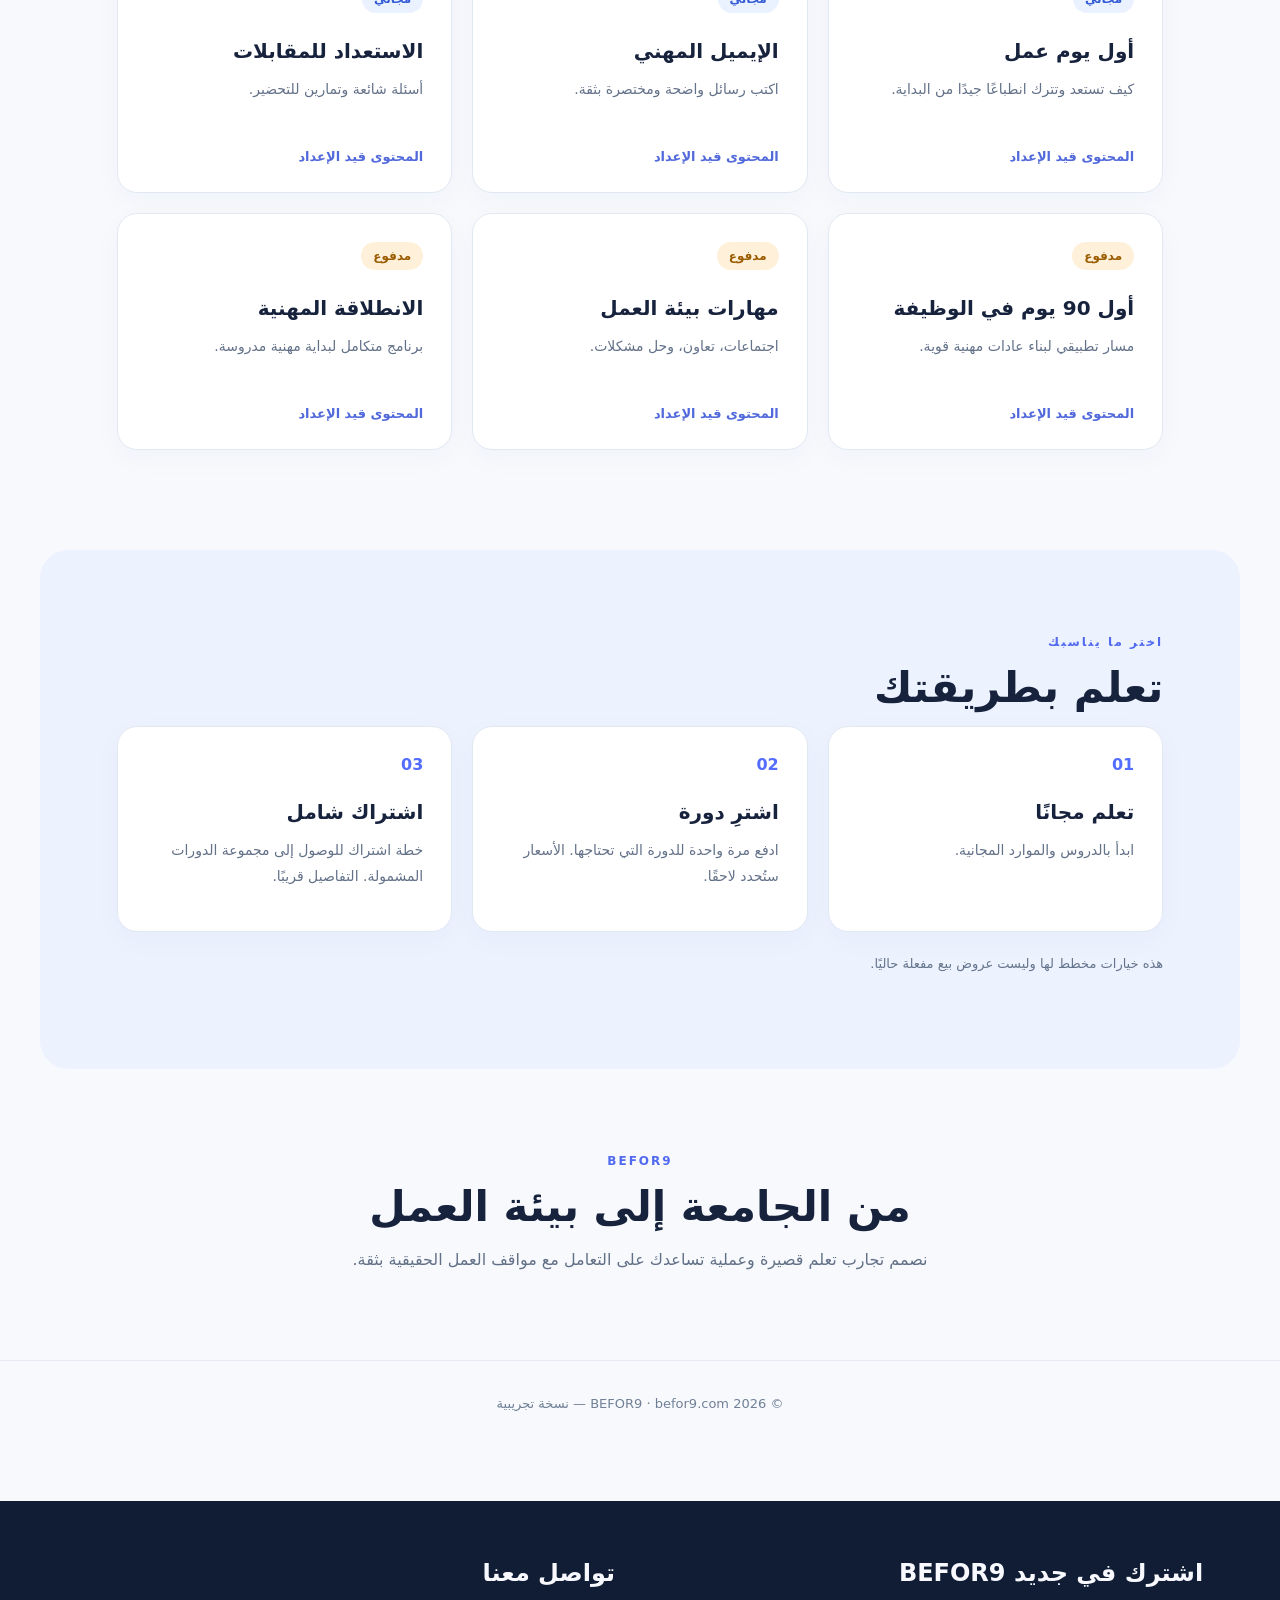
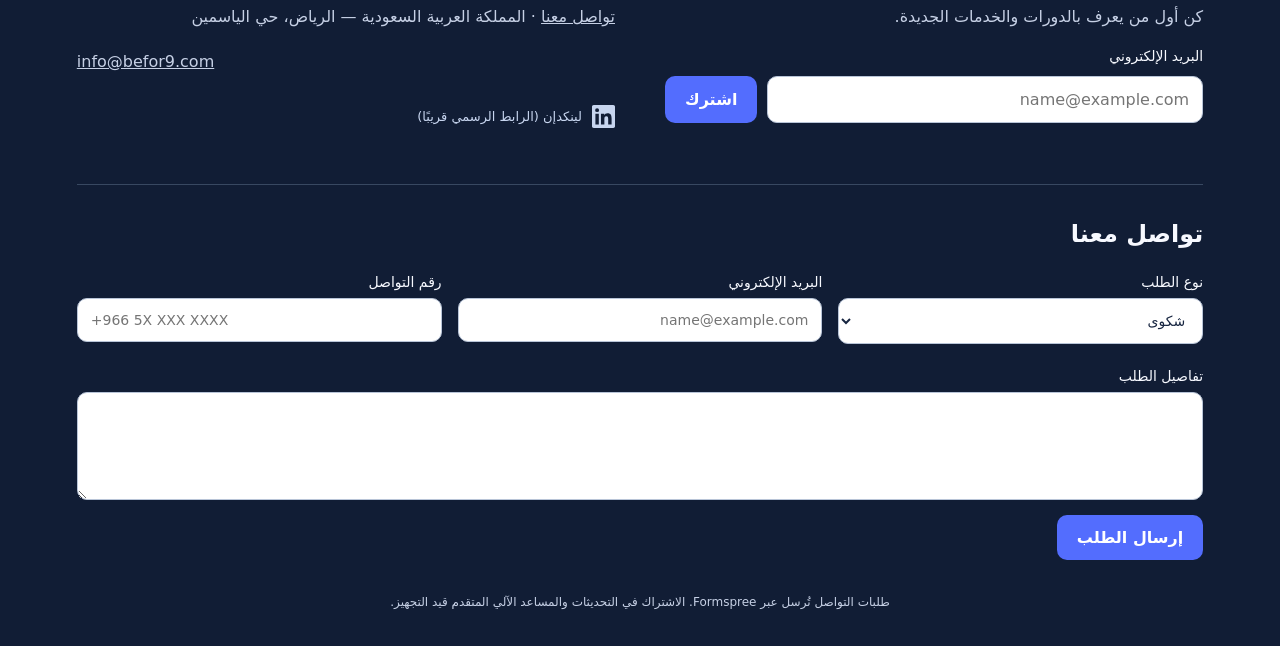
==== commit 9c8b4596: "Connect CV & LinkedIn and Graduate to Professional across navigation" ====
--- a/index.html
+++ b/index.html
@@ -1,7 +1,7 @@
 <!doctype html>
 <html lang="ar" dir="rtl"><head><meta charset="utf-8"><meta name="viewport" content="width=device-width,initial-scale=1"><meta name="description" content="BEFOR9 — تعلّم مهارات العمل قبل أول يوم"><title>BEFOR9 — قبل أول يوم عمل</title><link rel="stylesheet" href="styles.css"></head><body>
-<header class="site-header"><a class="brand" href="#home" aria-label="BEFOR9">BEFOR<span>9</span></a><nav aria-label="Main"><a href="index.html" data-ar="الرئيسية" data-en="Home">الرئيسية</a><a href="toolkit.html" data-ar="أدوات الطلاب" data-en="Student Tools">أدوات الطلاب</a><a href="surveys.html" data-ar="الاستبيانات" data-en="Surveys">الاستبيانات</a><a href="graduation.html" data-ar="مشروع التخرج" data-en="Graduation Project">مشروع التخرج</a><a href="interview.html" data-ar="محاكي المقابلات" data-en="Interview Simulator">محاكي المقابلات</a><a href="programs.html" data-ar="برامج الخريجين" data-en="Graduate Programs">برامج الخريجين</a><a href="tamheer.html" data-ar="تمهير" data-en="Tamheer">تمهير</a><a href="corporate.html" data-ar="الشركات" data-en="Business">الشركات</a><a href="accounts.html" data-ar="حسابي / التسجيل" data-en="Account / Sign Up">حسابي / التسجيل</a></nav><button class="lang" id="language" aria-label="Switch language">EN</button></header>
+<header class="site-header"><a class="brand" href="#home" aria-label="BEFOR9">BEFOR<span>9</span></a><nav aria-label="Main"><a href="index.html" data-ar="الرئيسية" data-en="Home">الرئيسية</a><a href="cv-linkedin.html" data-ar="CV ولينكدإن" data-en="CV & LinkedIn">CV ولينكدإن</a><a href="professional.html" data-ar="من خريج إلى محترف" data-en="Graduate to Professional">من خريج إلى محترف</a><a href="surveys.html" data-ar="الاستبيانات" data-en="Surveys">الاستبيانات</a><a href="graduation.html" data-ar="مشروع التخرج" data-en="Graduation Project">مشروع التخرج</a><a href="interview.html" data-ar="محاكي المقابلات" data-en="Interview Simulator">محاكي المقابلات</a><a href="programs.html" data-ar="برامج الخريجين" data-en="Graduate Programs">برامج الخريجين</a><a href="tamheer.html" data-ar="تمهير" data-en="Tamheer">تمهير</a><a href="corporate.html" data-ar="الشركات" data-en="Business">الشركات</a><a href="accounts.html" data-ar="حسابي / التسجيل" data-en="Account / Sign Up">حسابي / التسجيل</a></nav><button class="lang" id="language" aria-label="Switch language">EN</button></header>
 <main id="home"><section class="hero"><div class="eyebrow">BE READY BEFORE 9</div><h1 data-ar="بداية وظيفتك تبدأ قبل أول يوم" data-en="Your career starts before day one">بداية وظيفتك تبدأ قبل أول يوم</h1><p data-ar="تعلم المهارات التي تحتاجها في العمل. ابدأ بدروس مجانية، وتعمّق بدورات متخصصة أو اشتراك شامل." data-en="Learn practical workplace skills. Start free, then go further with individual courses or an all-access membership.">تعلم المهارات التي تحتاجها في العمل. ابدأ بدروس مجانية، وتعمّق بدورات متخصصة أو اشتراك شامل.</p><div class="hero-actions"><a class="primary" href="#courses" data-ar="استكشف الدورات" data-en="Explore courses">استكشف الدورات</a><a class="secondary" href="#membership" data-ar="خيارات التعلم" data-en="Learning options">خيارات التعلم</a></div><p class="note" data-ar="نسخة تجريبية — التسجيل والدفع غير متاحين بعد" data-en="Preview version — registration and payments are not available yet">نسخة تجريبية — التسجيل والدفع غير متاحين بعد</p></section>
 <section class="section" id="student-tools"><div class="eyebrow">BEFOR9 CAREER TOOLKIT</div><h2 data-ar="خمس أدوات مجانية لبداية أقوى" data-en="Five free tools for a stronger start">خمس أدوات مجانية لبداية أقوى</h2><p data-ar="أنشئ سيرتك الذاتية، اختبر جاهزيتك، وتدرّب على المقابلات والإيميلات المهنية." data-en="Build your CV, assess your readiness, and practice interviews and professional emails.">أنشئ سيرتك الذاتية، اختبر جاهزيتك، وتدرّب على المقابلات والإيميلات المهنية.</p><div class="hero-actions"><a class="primary" href="toolkit.html" data-ar="افتح أدوات الطلاب" data-en="Open Student Toolkit">افتح أدوات الطلاب</a></div></section><section class="section" id="surveys-feature"><div class="eyebrow">BEFOR9 SURVEYS</div><h2 data-ar="أنشئ استبيانك الجامعي" data-en="Build Your University Survey">أنشئ استبيانك الجامعي</h2><p data-ar="صمّم أسئلتك، عاين الاستبيان، واحفظ مسودتك على جهازك. مشاركة الروابط وجمع الردود ستتوفر لاحقًا." data-en="Design questions, preview your survey and save a draft on your device. Live sharing and response collection are coming later.">صمّم أسئلتك، عاين الاستبيان، واحفظ مسودتك على جهازك. مشاركة الروابط وجمع الردود ستتوفر لاحقًا.</p><div class="hero-actions"><a class="primary" href="surveys.html" data-ar="إنشاء استبيان" data-en="Create Survey">إنشاء استبيان</a></div></section><section class="section" id="tamheer-feature"><div class="eyebrow">BEFOR9 · TAMHEER</div><h2 data-ar="تمهير: فرص التدريب على رأس العمل" data-en="Tamheer: On-the-Job Training">تمهير: فرص التدريب على رأس العمل</h2><p data-ar="تعرف على شروط تمهير، مكافأة التدريب، وطريقة التسجيل عبر صندوق هدف." data-en="Learn Tamheer eligibility, stipend details and how to apply through HRDF.">تعرف على شروط تمهير، مكافأة التدريب، وطريقة التسجيل عبر صندوق هدف.</p><div class="hero-actions"><a class="primary" href="tamheer.html" data-ar="دليل تمهير الكامل" data-en="Complete Tamheer Guide">دليل تمهير الكامل</a></div></section><section class="section" id="programs-feature"><div class="eyebrow">BEFOR9 FUTURE PROGRAMS</div><h2 data-ar="برامج الخريجين وقادة المستقبل" data-en="Graduate & Future Leaders Programs">برامج الخريجين وقادة المستقبل</h2><p data-ar="اكتشف برامج البنوك والجهات الكبرى، ومواعيد التقديم وروابط التسجيل الرسمية." data-en="Find bank and major employer graduate programs, application dates and official links.">اكتشف برامج البنوك والجهات الكبرى، ومواعيد التقديم وروابط التسجيل الرسمية.</p><div class="hero-actions"><a class="primary" href="programs.html" data-ar="استعرض البرامج" data-en="Explore Programs">استعرض البرامج</a></div></section><section class="section" id="graduation-feature"><div class="eyebrow">BEFOR9 PROJECT PLANNER</div><h2 data-ar="مساعد مشروع التخرج" data-en="Graduation Project Assistant">مساعد مشروع التخرج</h2><p data-ar="رتّب فكرة مشروعك، وحدد الأهداف، وتابع 12 مهمة موزعة على أربع مراحل." data-en="Organize your project idea, set objectives and track 12 tasks across four phases.">رتّب فكرة مشروعك، وحدد الأهداف، وتابع 12 مهمة موزعة على أربع مراحل.</p><div class="hero-actions"><a class="primary" href="graduation.html" data-ar="ابدأ خطة مشروعك" data-en="Start Your Project Plan">ابدأ خطة مشروعك</a></div></section><section class="section" id="interview-feature"><div class="eyebrow">BEFOR9 INTERVIEW SIMULATOR</div><h2 data-ar="محاكي مقابلات العمل" data-en="Interview Simulator">محاكي مقابلات العمل</h2><p data-ar="تدرّب على خمسة أسئلة وظيفية بحسب تخصصك، واحصل على إرشادات للمراجعة الذاتية." data-en="Practice five interview questions for your field, with self-review guidance.">تدرّب على خمسة أسئلة وظيفية بحسب تخصصك، واحصل على إرشادات للمراجعة الذاتية.</p><div class="hero-actions"><a class="primary" href="interview.html" data-ar="ابدأ المقابلة التجريبية" data-en="Start Practice Interview">ابدأ المقابلة التجريبية</a></div></section><section class="section" id="courses"><div class="section-head"><div><div class="eyebrow" data-ar="ابدأ من هنا" data-en="START HERE">ابدأ من هنا</div><h2 data-ar="استكشف مسارات التعلم" data-en="Explore learning paths">استكشف مسارات التعلم</h2><p data-ar="مجموعة أولية من الدورات المقترحة للطلاب والخريجين." data-en="An initial selection of proposed courses for students and graduates.">مجموعة أولية من الدورات المقترحة للطلاب والخريجين.</p></div></div><div class="filters" role="group" aria-label="Course filters"><button class="filter active" data-filter="all" data-ar="الكل" data-en="All">الكل</button><button class="filter" data-filter="free" data-ar="مجاني" data-en="Free">مجاني</button><button class="filter" data-filter="paid" data-ar="مدفوع" data-en="Paid">مدفوع</button></div><div class="course-grid" id="course-grid" aria-live="polite"></div></section>
 <section class="section membership" id="membership"><div class="eyebrow" data-ar="اختر ما يناسبك" data-en="CHOOSE YOUR WAY">اختر ما يناسبك</div><h2 data-ar="تعلم بطريقتك" data-en="Learn your way">تعلم بطريقتك</h2><div class="plans"><article class="plan"><span class="plan-icon">01</span><h3 data-ar="تعلم مجانًا" data-en="Learn for free">تعلم مجانًا</h3><p data-ar="ابدأ بالدروس والموارد المجانية." data-en="Start with free lessons and resources.">ابدأ بالدروس والموارد المجانية.</p></article><article class="plan"><span class="plan-icon">02</span><h3 data-ar="اشترِ دورة" data-en="Buy a course">اشترِ دورة</h3><p data-ar="ادفع مرة واحدة للدورة التي تحتاجها. الأسعار ستُحدد لاحقًا." data-en="Pay once for the course you need. Pricing is coming later.">ادفع مرة واحدة للدورة التي تحتاجها. الأسعار ستُحدد لاحقًا.</p></article><article class="plan"><span class="plan-icon">03</span><h3 data-ar="اشتراك شامل" data-en="All-access membership">اشتراك شامل</h3><p data-ar="خطة اشتراك للوصول إلى مجموعة الدورات المشمولة. التفاصيل قريبًا." data-en="A subscription for access to included courses. Details coming soon.">خطة اشتراك للوصول إلى مجموعة الدورات المشمولة. التفاصيل قريبًا.</p></article></div><p class="notice" data-ar="هذه خيارات مخطط لها وليست عروض بيع مفعلة حاليًا." data-en="These are planned options, not active offers for sale.">هذه خيارات مخطط لها وليست عروض بيع مفعلة حاليًا.</p></section>
-<section class="section about" id="about"><div class="eyebrow">BEFOR9</div><h2 data-ar="من الجامعة إلى بيئة العمل" data-en="From campus to workplace">من الجامعة إلى بيئة العمل</h2><p data-ar="نصمم تجارب تعلم قصيرة وعملية تساعدك على التعامل مع مواقف العمل الحقيقية بثقة." data-en="We design short, practical learning experiences to help you navigate real workplace situations with confidence.">نصمم تجارب تعلم قصيرة وعملية تساعدك على التعامل مع مواقف العمل الحقيقية بثقة.</p></section></main><footer>© 2026 BEFOR9 · befor9.com <span data-ar="— نسخة تجريبية" data-en="— Preview">— نسخة تجريبية</span></footer><script src="script.js"></script><script src="support.js?v=20261015-2"></script></body></html>+<section class="section about" id="about"><div class="eyebrow">BEFOR9</div><h2 data-ar="من الجامعة إلى بيئة العمل" data-en="From campus to workplace">من الجامعة إلى بيئة العمل</h2><p data-ar="نصمم تجارب تعلم قصيرة وعملية تساعدك على التعامل مع مواقف العمل الحقيقية بثقة." data-en="We design short, practical learning experiences to help you navigate real workplace situations with confidence.">نصمم تجارب تعلم قصيرة وعملية تساعدك على التعامل مع مواقف العمل الحقيقية بثقة.</p></section></main><footer>© 2026 BEFOR9 · befor9.com <span data-ar="— نسخة تجريبية" data-en="— Preview">— نسخة تجريبية</span></footer><script src="script.js"></script><script src="support.js?v=20261015-2"></script><script src="language-sync.js?v=20261015-1"></script></body></html>
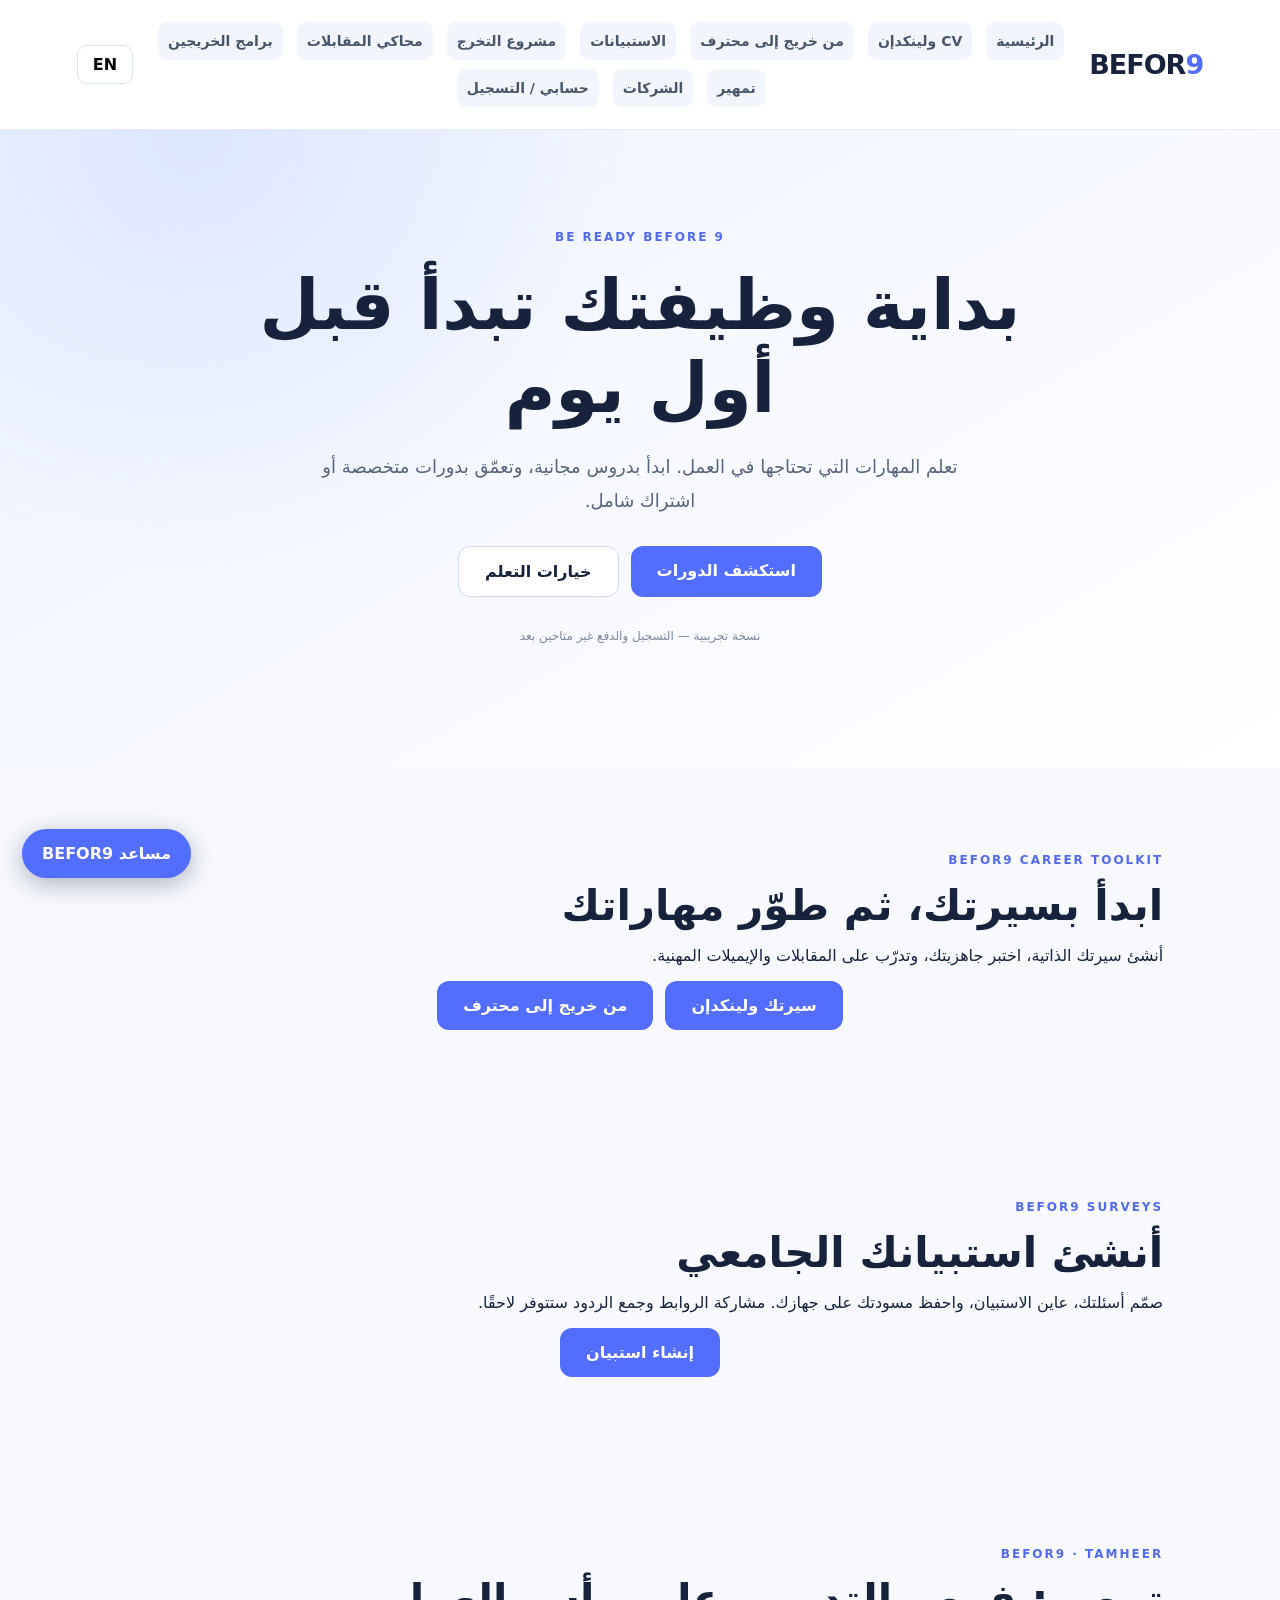
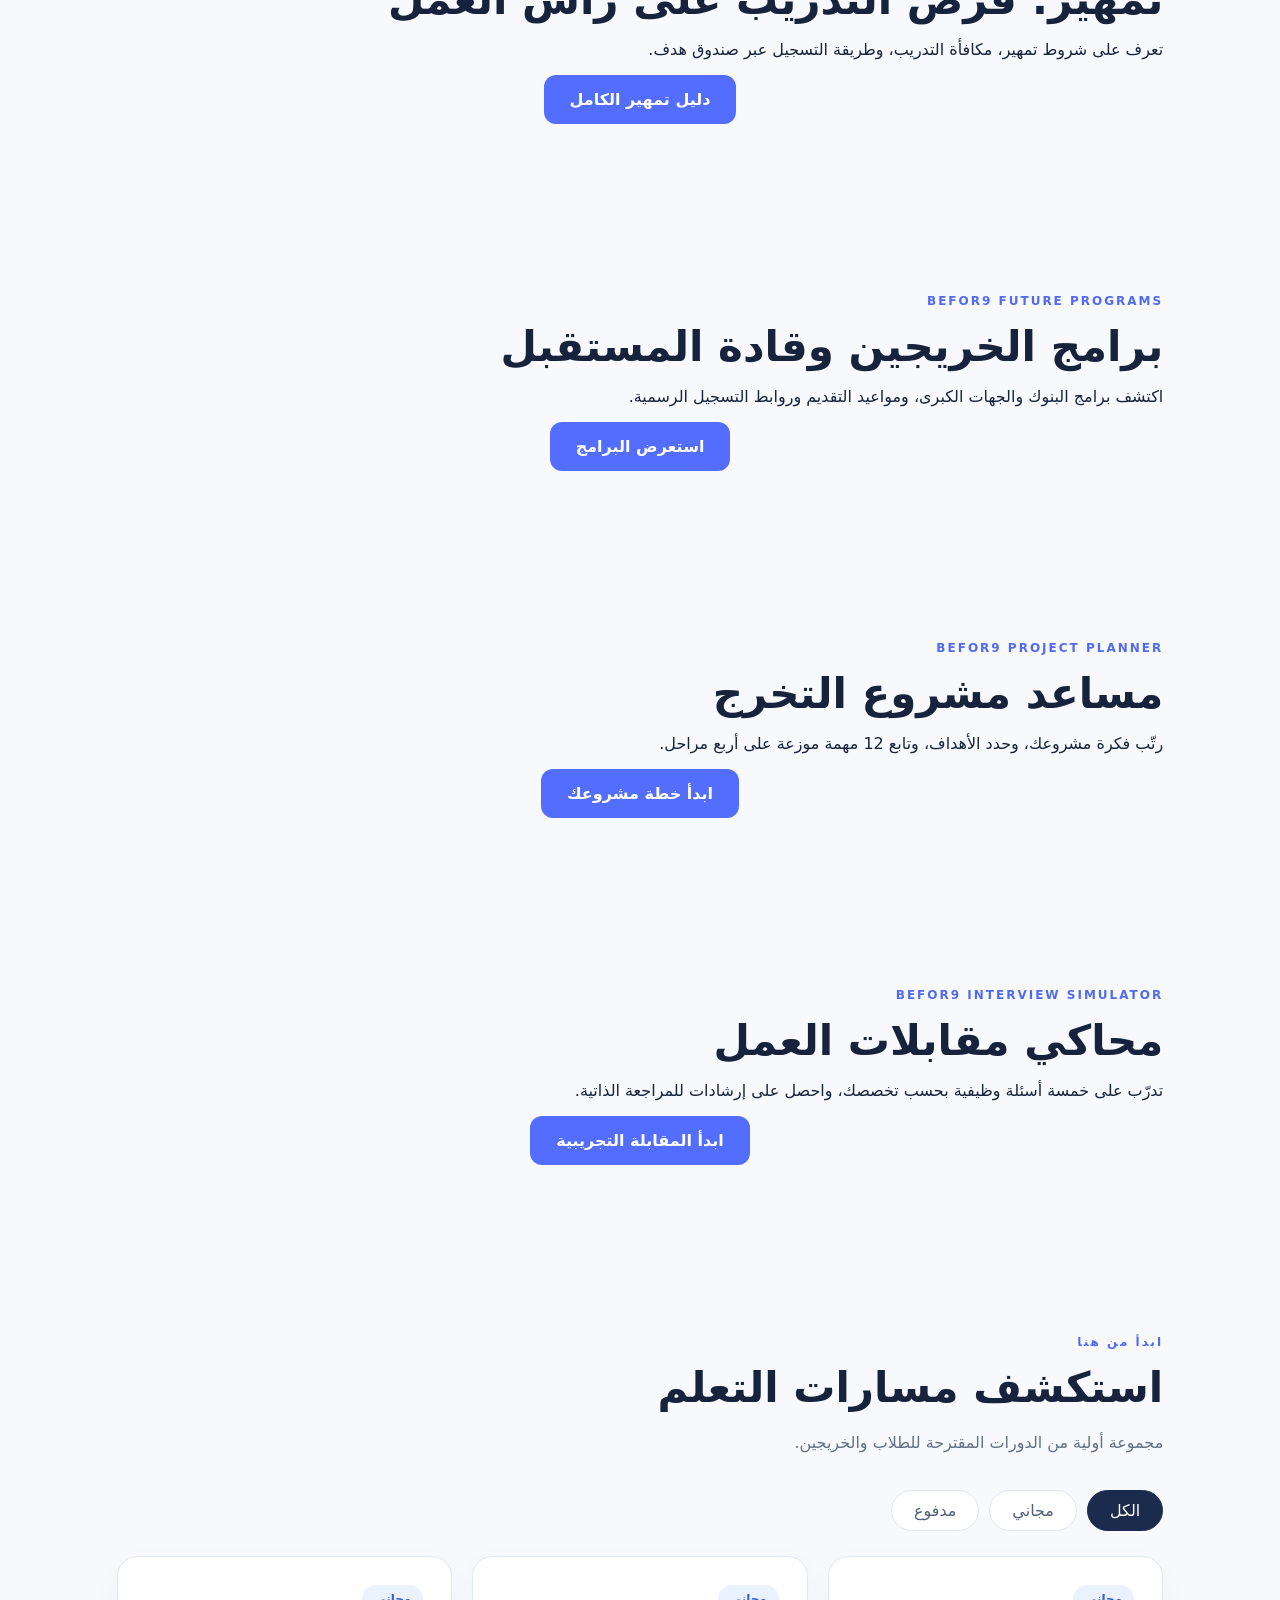
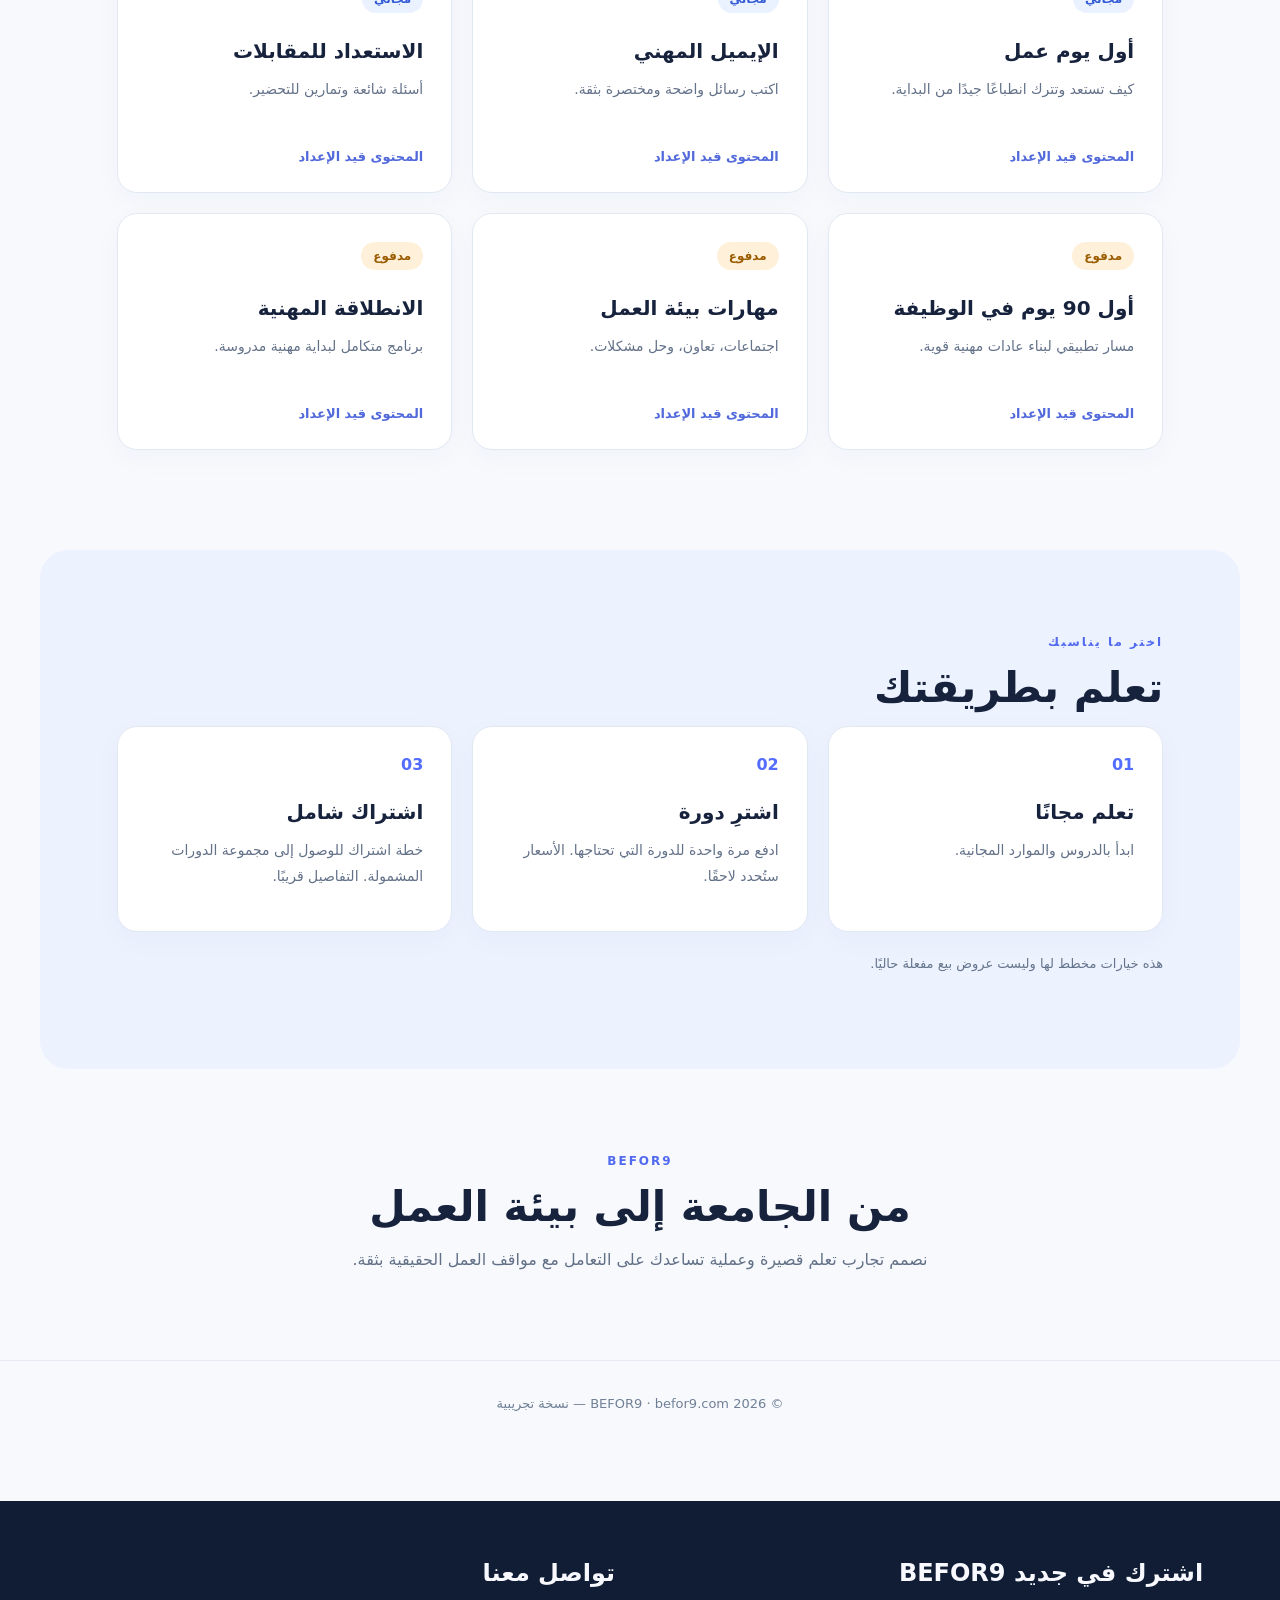
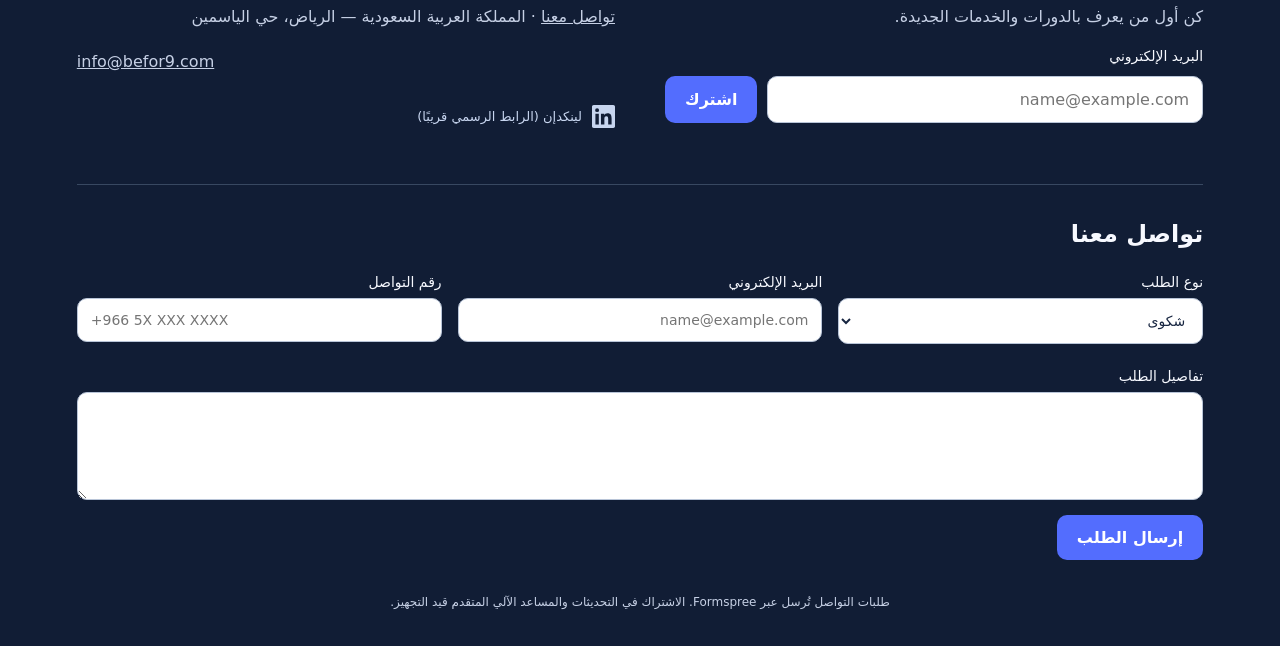
==== commit 8fe88078: "Show two clear career pathways on homepage" ====
--- a/index.html
+++ b/index.html
@@ -2,6 +2,6 @@
 <html lang="ar" dir="rtl"><head><meta charset="utf-8"><meta name="viewport" content="width=device-width,initial-scale=1"><meta name="description" content="BEFOR9 — تعلّم مهارات العمل قبل أول يوم"><title>BEFOR9 — قبل أول يوم عمل</title><link rel="stylesheet" href="styles.css"></head><body>
 <header class="site-header"><a class="brand" href="#home" aria-label="BEFOR9">BEFOR<span>9</span></a><nav aria-label="Main"><a href="index.html" data-ar="الرئيسية" data-en="Home">الرئيسية</a><a href="cv-linkedin.html" data-ar="CV ولينكدإن" data-en="CV & LinkedIn">CV ولينكدإن</a><a href="professional.html" data-ar="من خريج إلى محترف" data-en="Graduate to Professional">من خريج إلى محترف</a><a href="surveys.html" data-ar="الاستبيانات" data-en="Surveys">الاستبيانات</a><a href="graduation.html" data-ar="مشروع التخرج" data-en="Graduation Project">مشروع التخرج</a><a href="interview.html" data-ar="محاكي المقابلات" data-en="Interview Simulator">محاكي المقابلات</a><a href="programs.html" data-ar="برامج الخريجين" data-en="Graduate Programs">برامج الخريجين</a><a href="tamheer.html" data-ar="تمهير" data-en="Tamheer">تمهير</a><a href="corporate.html" data-ar="الشركات" data-en="Business">الشركات</a><a href="accounts.html" data-ar="حسابي / التسجيل" data-en="Account / Sign Up">حسابي / التسجيل</a></nav><button class="lang" id="language" aria-label="Switch language">EN</button></header>
 <main id="home"><section class="hero"><div class="eyebrow">BE READY BEFORE 9</div><h1 data-ar="بداية وظيفتك تبدأ قبل أول يوم" data-en="Your career starts before day one">بداية وظيفتك تبدأ قبل أول يوم</h1><p data-ar="تعلم المهارات التي تحتاجها في العمل. ابدأ بدروس مجانية، وتعمّق بدورات متخصصة أو اشتراك شامل." data-en="Learn practical workplace skills. Start free, then go further with individual courses or an all-access membership.">تعلم المهارات التي تحتاجها في العمل. ابدأ بدروس مجانية، وتعمّق بدورات متخصصة أو اشتراك شامل.</p><div class="hero-actions"><a class="primary" href="#courses" data-ar="استكشف الدورات" data-en="Explore courses">استكشف الدورات</a><a class="secondary" href="#membership" data-ar="خيارات التعلم" data-en="Learning options">خيارات التعلم</a></div><p class="note" data-ar="نسخة تجريبية — التسجيل والدفع غير متاحين بعد" data-en="Preview version — registration and payments are not available yet">نسخة تجريبية — التسجيل والدفع غير متاحين بعد</p></section>
-<section class="section" id="student-tools"><div class="eyebrow">BEFOR9 CAREER TOOLKIT</div><h2 data-ar="خمس أدوات مجانية لبداية أقوى" data-en="Five free tools for a stronger start">خمس أدوات مجانية لبداية أقوى</h2><p data-ar="أنشئ سيرتك الذاتية، اختبر جاهزيتك، وتدرّب على المقابلات والإيميلات المهنية." data-en="Build your CV, assess your readiness, and practice interviews and professional emails.">أنشئ سيرتك الذاتية، اختبر جاهزيتك، وتدرّب على المقابلات والإيميلات المهنية.</p><div class="hero-actions"><a class="primary" href="toolkit.html" data-ar="افتح أدوات الطلاب" data-en="Open Student Toolkit">افتح أدوات الطلاب</a></div></section><section class="section" id="surveys-feature"><div class="eyebrow">BEFOR9 SURVEYS</div><h2 data-ar="أنشئ استبيانك الجامعي" data-en="Build Your University Survey">أنشئ استبيانك الجامعي</h2><p data-ar="صمّم أسئلتك، عاين الاستبيان، واحفظ مسودتك على جهازك. مشاركة الروابط وجمع الردود ستتوفر لاحقًا." data-en="Design questions, preview your survey and save a draft on your device. Live sharing and response collection are coming later.">صمّم أسئلتك، عاين الاستبيان، واحفظ مسودتك على جهازك. مشاركة الروابط وجمع الردود ستتوفر لاحقًا.</p><div class="hero-actions"><a class="primary" href="surveys.html" data-ar="إنشاء استبيان" data-en="Create Survey">إنشاء استبيان</a></div></section><section class="section" id="tamheer-feature"><div class="eyebrow">BEFOR9 · TAMHEER</div><h2 data-ar="تمهير: فرص التدريب على رأس العمل" data-en="Tamheer: On-the-Job Training">تمهير: فرص التدريب على رأس العمل</h2><p data-ar="تعرف على شروط تمهير، مكافأة التدريب، وطريقة التسجيل عبر صندوق هدف." data-en="Learn Tamheer eligibility, stipend details and how to apply through HRDF.">تعرف على شروط تمهير، مكافأة التدريب، وطريقة التسجيل عبر صندوق هدف.</p><div class="hero-actions"><a class="primary" href="tamheer.html" data-ar="دليل تمهير الكامل" data-en="Complete Tamheer Guide">دليل تمهير الكامل</a></div></section><section class="section" id="programs-feature"><div class="eyebrow">BEFOR9 FUTURE PROGRAMS</div><h2 data-ar="برامج الخريجين وقادة المستقبل" data-en="Graduate & Future Leaders Programs">برامج الخريجين وقادة المستقبل</h2><p data-ar="اكتشف برامج البنوك والجهات الكبرى، ومواعيد التقديم وروابط التسجيل الرسمية." data-en="Find bank and major employer graduate programs, application dates and official links.">اكتشف برامج البنوك والجهات الكبرى، ومواعيد التقديم وروابط التسجيل الرسمية.</p><div class="hero-actions"><a class="primary" href="programs.html" data-ar="استعرض البرامج" data-en="Explore Programs">استعرض البرامج</a></div></section><section class="section" id="graduation-feature"><div class="eyebrow">BEFOR9 PROJECT PLANNER</div><h2 data-ar="مساعد مشروع التخرج" data-en="Graduation Project Assistant">مساعد مشروع التخرج</h2><p data-ar="رتّب فكرة مشروعك، وحدد الأهداف، وتابع 12 مهمة موزعة على أربع مراحل." data-en="Organize your project idea, set objectives and track 12 tasks across four phases.">رتّب فكرة مشروعك، وحدد الأهداف، وتابع 12 مهمة موزعة على أربع مراحل.</p><div class="hero-actions"><a class="primary" href="graduation.html" data-ar="ابدأ خطة مشروعك" data-en="Start Your Project Plan">ابدأ خطة مشروعك</a></div></section><section class="section" id="interview-feature"><div class="eyebrow">BEFOR9 INTERVIEW SIMULATOR</div><h2 data-ar="محاكي مقابلات العمل" data-en="Interview Simulator">محاكي مقابلات العمل</h2><p data-ar="تدرّب على خمسة أسئلة وظيفية بحسب تخصصك، واحصل على إرشادات للمراجعة الذاتية." data-en="Practice five interview questions for your field, with self-review guidance.">تدرّب على خمسة أسئلة وظيفية بحسب تخصصك، واحصل على إرشادات للمراجعة الذاتية.</p><div class="hero-actions"><a class="primary" href="interview.html" data-ar="ابدأ المقابلة التجريبية" data-en="Start Practice Interview">ابدأ المقابلة التجريبية</a></div></section><section class="section" id="courses"><div class="section-head"><div><div class="eyebrow" data-ar="ابدأ من هنا" data-en="START HERE">ابدأ من هنا</div><h2 data-ar="استكشف مسارات التعلم" data-en="Explore learning paths">استكشف مسارات التعلم</h2><p data-ar="مجموعة أولية من الدورات المقترحة للطلاب والخريجين." data-en="An initial selection of proposed courses for students and graduates.">مجموعة أولية من الدورات المقترحة للطلاب والخريجين.</p></div></div><div class="filters" role="group" aria-label="Course filters"><button class="filter active" data-filter="all" data-ar="الكل" data-en="All">الكل</button><button class="filter" data-filter="free" data-ar="مجاني" data-en="Free">مجاني</button><button class="filter" data-filter="paid" data-ar="مدفوع" data-en="Paid">مدفوع</button></div><div class="course-grid" id="course-grid" aria-live="polite"></div></section>
+<section class="section" id="student-tools"><div class="eyebrow">BEFOR9 CAREER TOOLKIT</div><h2 data-ar="ابدأ بسيرتك، ثم طوّر مهاراتك" data-en="Build your CV, then develop your skills">ابدأ بسيرتك، ثم طوّر مهاراتك</h2><p data-ar="أنشئ سيرتك الذاتية، اختبر جاهزيتك، وتدرّب على المقابلات والإيميلات المهنية." data-en="Build your CV, assess your readiness, and practice interviews and professional emails.">أنشئ سيرتك الذاتية، اختبر جاهزيتك، وتدرّب على المقابلات والإيميلات المهنية.</p><div class="hero-actions"><a class="primary" href="cv-linkedin.html" data-ar="سيرتك ولينكدإن" data-en="CV & LinkedIn">سيرتك ولينكدإن</a> <a class="primary" href="professional.html" data-ar="من خريج إلى محترف" data-en="Graduate to Professional">من خريج إلى محترف</a></div></section><section class="section" id="surveys-feature"><div class="eyebrow">BEFOR9 SURVEYS</div><h2 data-ar="أنشئ استبيانك الجامعي" data-en="Build Your University Survey">أنشئ استبيانك الجامعي</h2><p data-ar="صمّم أسئلتك، عاين الاستبيان، واحفظ مسودتك على جهازك. مشاركة الروابط وجمع الردود ستتوفر لاحقًا." data-en="Design questions, preview your survey and save a draft on your device. Live sharing and response collection are coming later.">صمّم أسئلتك، عاين الاستبيان، واحفظ مسودتك على جهازك. مشاركة الروابط وجمع الردود ستتوفر لاحقًا.</p><div class="hero-actions"><a class="primary" href="surveys.html" data-ar="إنشاء استبيان" data-en="Create Survey">إنشاء استبيان</a></div></section><section class="section" id="tamheer-feature"><div class="eyebrow">BEFOR9 · TAMHEER</div><h2 data-ar="تمهير: فرص التدريب على رأس العمل" data-en="Tamheer: On-the-Job Training">تمهير: فرص التدريب على رأس العمل</h2><p data-ar="تعرف على شروط تمهير، مكافأة التدريب، وطريقة التسجيل عبر صندوق هدف." data-en="Learn Tamheer eligibility, stipend details and how to apply through HRDF.">تعرف على شروط تمهير، مكافأة التدريب، وطريقة التسجيل عبر صندوق هدف.</p><div class="hero-actions"><a class="primary" href="tamheer.html" data-ar="دليل تمهير الكامل" data-en="Complete Tamheer Guide">دليل تمهير الكامل</a></div></section><section class="section" id="programs-feature"><div class="eyebrow">BEFOR9 FUTURE PROGRAMS</div><h2 data-ar="برامج الخريجين وقادة المستقبل" data-en="Graduate & Future Leaders Programs">برامج الخريجين وقادة المستقبل</h2><p data-ar="اكتشف برامج البنوك والجهات الكبرى، ومواعيد التقديم وروابط التسجيل الرسمية." data-en="Find bank and major employer graduate programs, application dates and official links.">اكتشف برامج البنوك والجهات الكبرى، ومواعيد التقديم وروابط التسجيل الرسمية.</p><div class="hero-actions"><a class="primary" href="programs.html" data-ar="استعرض البرامج" data-en="Explore Programs">استعرض البرامج</a></div></section><section class="section" id="graduation-feature"><div class="eyebrow">BEFOR9 PROJECT PLANNER</div><h2 data-ar="مساعد مشروع التخرج" data-en="Graduation Project Assistant">مساعد مشروع التخرج</h2><p data-ar="رتّب فكرة مشروعك، وحدد الأهداف، وتابع 12 مهمة موزعة على أربع مراحل." data-en="Organize your project idea, set objectives and track 12 tasks across four phases.">رتّب فكرة مشروعك، وحدد الأهداف، وتابع 12 مهمة موزعة على أربع مراحل.</p><div class="hero-actions"><a class="primary" href="graduation.html" data-ar="ابدأ خطة مشروعك" data-en="Start Your Project Plan">ابدأ خطة مشروعك</a></div></section><section class="section" id="interview-feature"><div class="eyebrow">BEFOR9 INTERVIEW SIMULATOR</div><h2 data-ar="محاكي مقابلات العمل" data-en="Interview Simulator">محاكي مقابلات العمل</h2><p data-ar="تدرّب على خمسة أسئلة وظيفية بحسب تخصصك، واحصل على إرشادات للمراجعة الذاتية." data-en="Practice five interview questions for your field, with self-review guidance.">تدرّب على خمسة أسئلة وظيفية بحسب تخصصك، واحصل على إرشادات للمراجعة الذاتية.</p><div class="hero-actions"><a class="primary" href="interview.html" data-ar="ابدأ المقابلة التجريبية" data-en="Start Practice Interview">ابدأ المقابلة التجريبية</a></div></section><section class="section" id="courses"><div class="section-head"><div><div class="eyebrow" data-ar="ابدأ من هنا" data-en="START HERE">ابدأ من هنا</div><h2 data-ar="استكشف مسارات التعلم" data-en="Explore learning paths">استكشف مسارات التعلم</h2><p data-ar="مجموعة أولية من الدورات المقترحة للطلاب والخريجين." data-en="An initial selection of proposed courses for students and graduates.">مجموعة أولية من الدورات المقترحة للطلاب والخريجين.</p></div></div><div class="filters" role="group" aria-label="Course filters"><button class="filter active" data-filter="all" data-ar="الكل" data-en="All">الكل</button><button class="filter" data-filter="free" data-ar="مجاني" data-en="Free">مجاني</button><button class="filter" data-filter="paid" data-ar="مدفوع" data-en="Paid">مدفوع</button></div><div class="course-grid" id="course-grid" aria-live="polite"></div></section>
 <section class="section membership" id="membership"><div class="eyebrow" data-ar="اختر ما يناسبك" data-en="CHOOSE YOUR WAY">اختر ما يناسبك</div><h2 data-ar="تعلم بطريقتك" data-en="Learn your way">تعلم بطريقتك</h2><div class="plans"><article class="plan"><span class="plan-icon">01</span><h3 data-ar="تعلم مجانًا" data-en="Learn for free">تعلم مجانًا</h3><p data-ar="ابدأ بالدروس والموارد المجانية." data-en="Start with free lessons and resources.">ابدأ بالدروس والموارد المجانية.</p></article><article class="plan"><span class="plan-icon">02</span><h3 data-ar="اشترِ دورة" data-en="Buy a course">اشترِ دورة</h3><p data-ar="ادفع مرة واحدة للدورة التي تحتاجها. الأسعار ستُحدد لاحقًا." data-en="Pay once for the course you need. Pricing is coming later.">ادفع مرة واحدة للدورة التي تحتاجها. الأسعار ستُحدد لاحقًا.</p></article><article class="plan"><span class="plan-icon">03</span><h3 data-ar="اشتراك شامل" data-en="All-access membership">اشتراك شامل</h3><p data-ar="خطة اشتراك للوصول إلى مجموعة الدورات المشمولة. التفاصيل قريبًا." data-en="A subscription for access to included courses. Details coming soon.">خطة اشتراك للوصول إلى مجموعة الدورات المشمولة. التفاصيل قريبًا.</p></article></div><p class="notice" data-ar="هذه خيارات مخطط لها وليست عروض بيع مفعلة حاليًا." data-en="These are planned options, not active offers for sale.">هذه خيارات مخطط لها وليست عروض بيع مفعلة حاليًا.</p></section>
 <section class="section about" id="about"><div class="eyebrow">BEFOR9</div><h2 data-ar="من الجامعة إلى بيئة العمل" data-en="From campus to workplace">من الجامعة إلى بيئة العمل</h2><p data-ar="نصمم تجارب تعلم قصيرة وعملية تساعدك على التعامل مع مواقف العمل الحقيقية بثقة." data-en="We design short, practical learning experiences to help you navigate real workplace situations with confidence.">نصمم تجارب تعلم قصيرة وعملية تساعدك على التعامل مع مواقف العمل الحقيقية بثقة.</p></section></main><footer>© 2026 BEFOR9 · befor9.com <span data-ar="— نسخة تجريبية" data-en="— Preview">— نسخة تجريبية</span></footer><script src="script.js"></script><script src="support.js?v=20261015-2"></script><script src="language-sync.js?v=20261015-1"></script></body></html>
